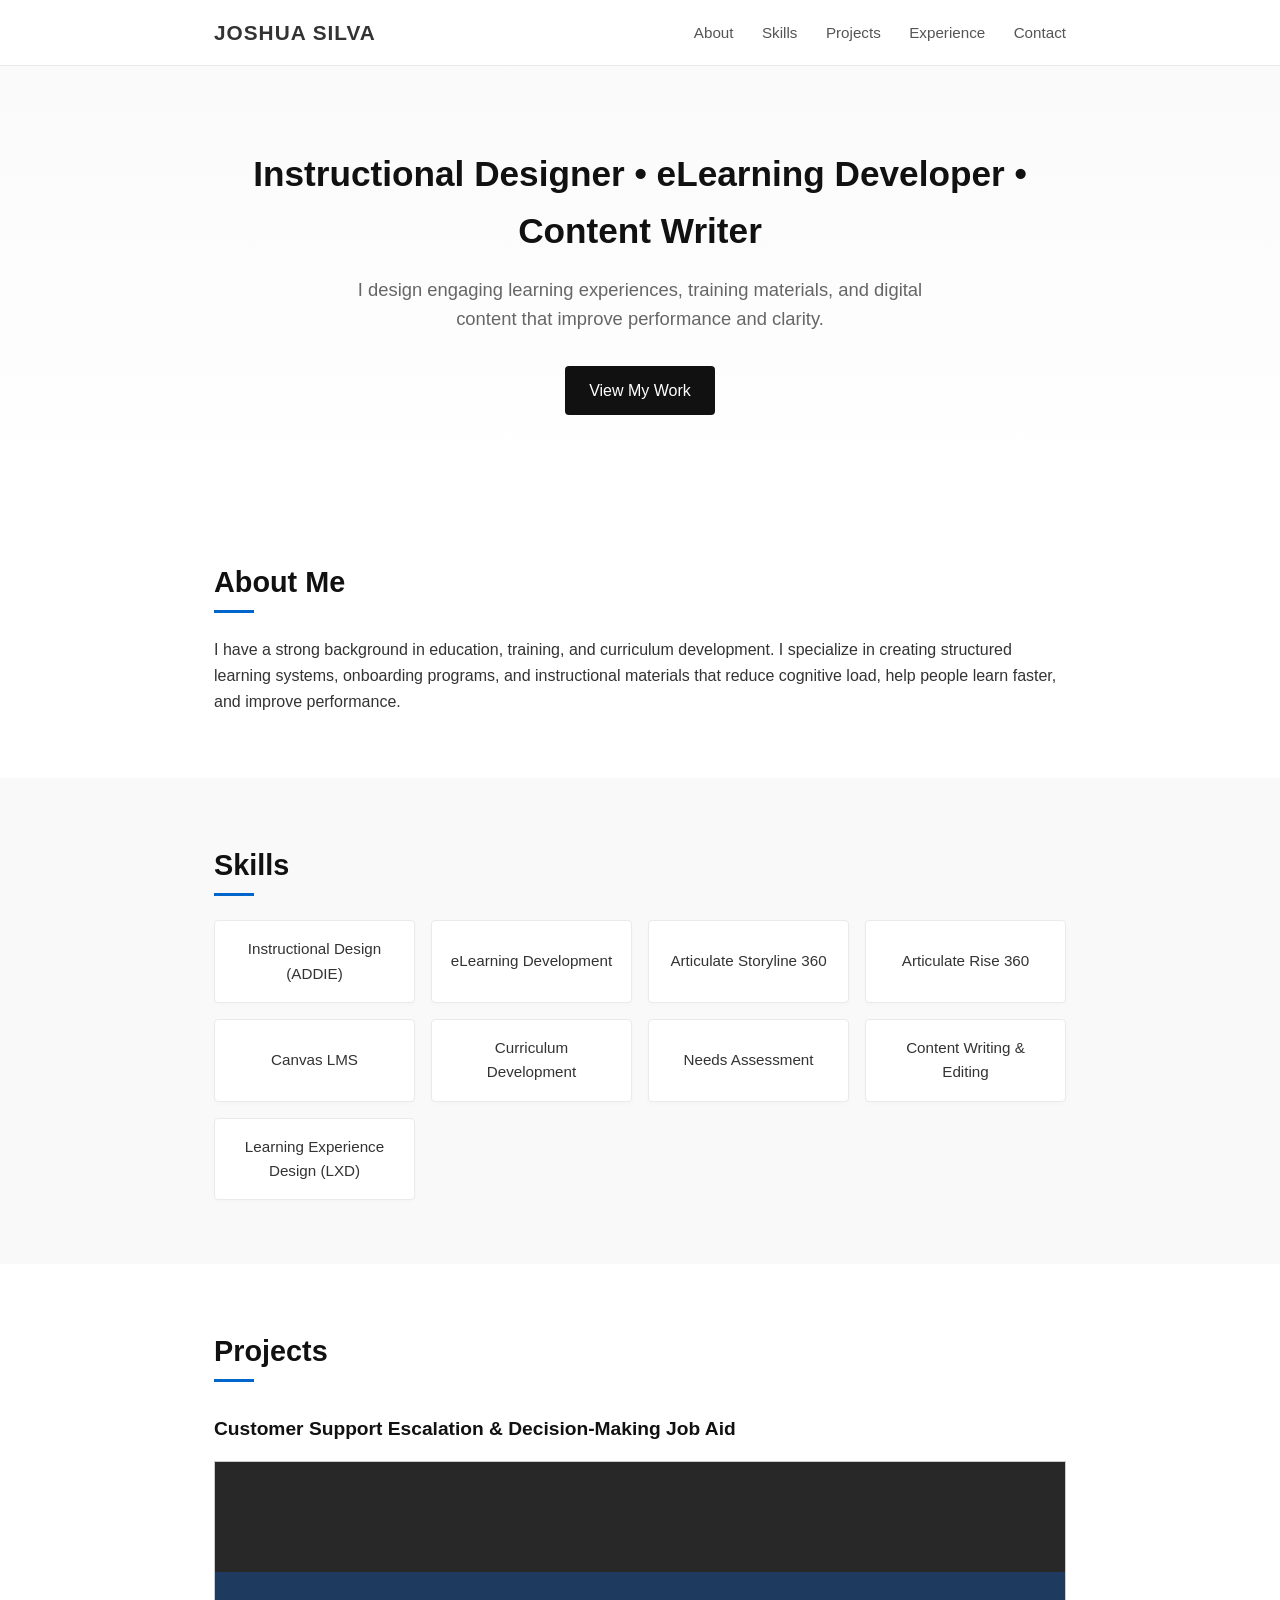
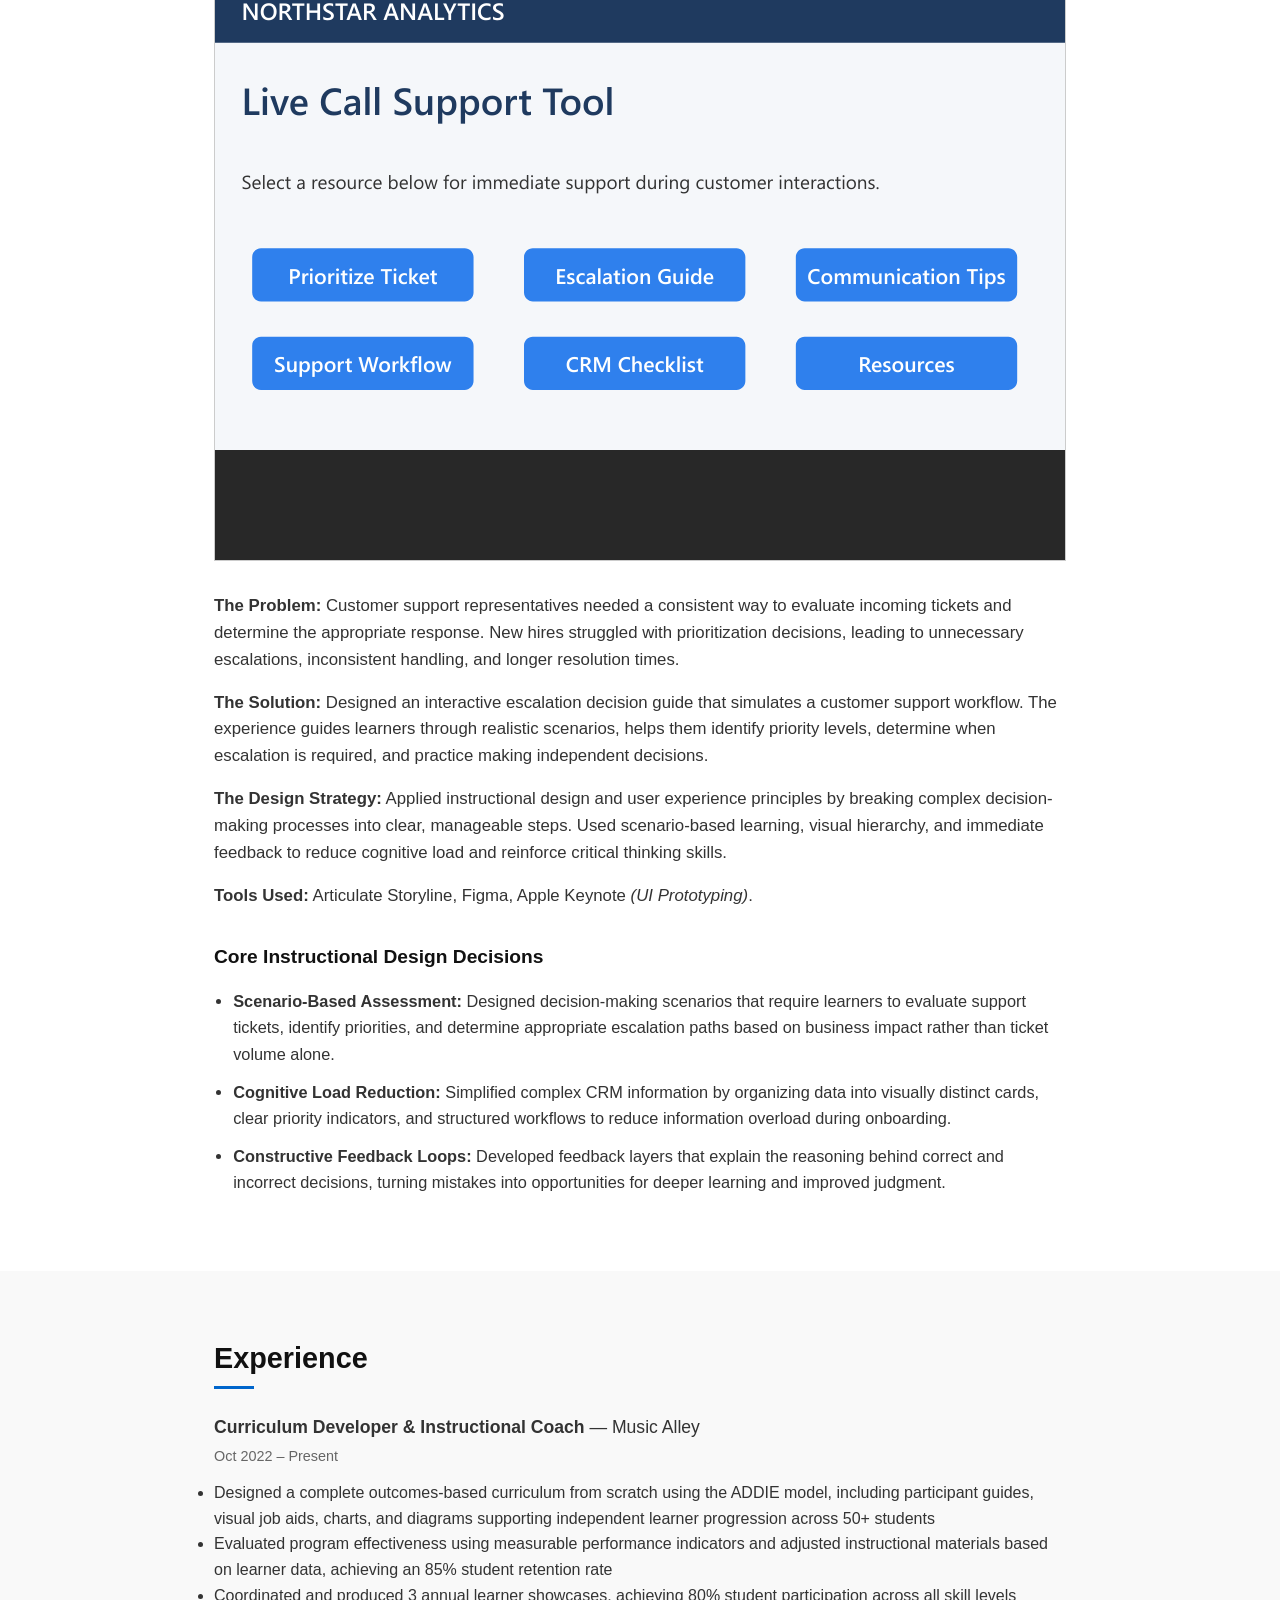
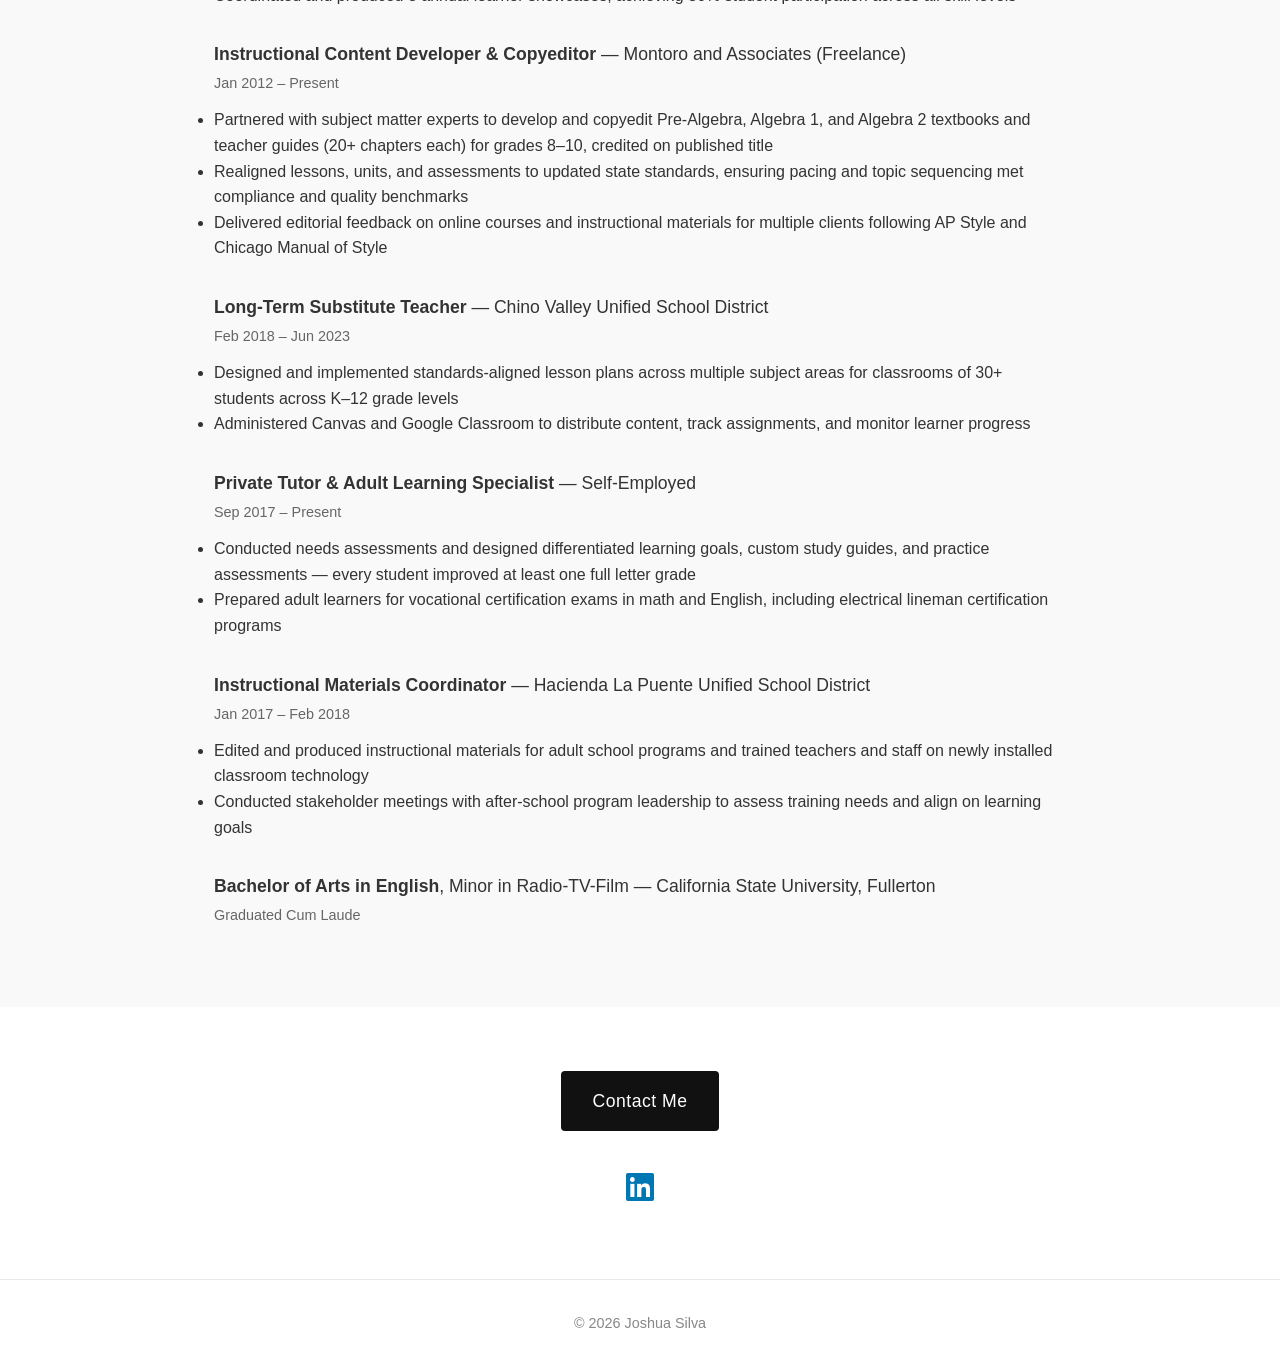
==== index.html @ 55d74ee0 "Update index.html" ====
<!DOCTYPE html> <html lang="en"> <head> <meta charset="UTF-8" /> <meta name="viewport" content="width=device-width, initial-scale=1.0" /> <title>Joshua Silva | Portfolio</title> <link rel="stylesheet" href="styles.css" /> <link rel="stylesheet" href="https://cdnjs.cloudflare.com/ajax/libs/font-awesome/6.4.0/css/all.min.css" /> </head> <body> <header> <div class="container nav"> <h1 class="logo">Joshua Silva</h1> <nav> <a href="#about">About</a> <a href="#skills">Skills</a> <a href="#projects">Projects</a> <a href="#experience">Experience</a> <a href="#contact">Contact</a> </nav> </div> </header> <section class="hero"> <div class="container"> <h2>Instructional Designer • eLearning Developer • Content Writer</h2> <p>I design engaging learning experiences, training materials, and digital content that improve performance and clarity.</p> <a class="btn" href="#projects">View My Work</a> </div> </section> <section id="about" class="section"> <div class="container"> <h2>About Me</h2> <p> I have a strong background in education, training, and curriculum development. I specialize in creating structured learning systems, onboarding programs, and instructional materials that reduce cognitive load, help people learn faster, and improve performance. </p> </div> </section> <section id="skills" class="section alt"> <div class="container"> <h2>Skills</h2> <div class="grid"> <div class="card">Instructional Design (ADDIE)</div> <div class="card">eLearning Development</div> <div class="card">Articulate Storyline 360</div> <div class="card">Articulate Rise 360</div> <div class="card">Canvas LMS</div> <div class="card">Curriculum Development</div> <div class="card">Needs Assessment</div> <div class="card">Content Writing & Editing</div> <div class="card">Learning Experience Design (LXD)</div> </div> </div> </section> <section id="projects" class="section"> <div class="container"> <h2 style="margin-bottom: 2rem;">Projects</h2> <div class="project"> <h4 style="font-size: 1.2rem; margin-bottom: 1rem; color: #111;">Customer Support Escalation & Decision-Making Job Aid</h4> <div style="width: 100%; height: 700px; border: 1px solid #ccc; margin-bottom: 2rem;"> <iframe src="northstar_jobaid/story.html" style="width: 100%; height: 100%; border: none;"> </iframe> </div> <div class="case-study-details"> <p><strong>The Problem:</strong> Customer support representatives needed a consistent way to evaluate incoming tickets and determine the appropriate response. New hires struggled with prioritization decisions, leading to unnecessary escalations, inconsistent handling, and longer resolution times.</p> <p><strong>The Solution:</strong> Designed an interactive escalation decision guide that simulates a customer support workflow. The experience guides learners through realistic scenarios, helps them identify priority levels, determine when escalation is required, and practice making independent decisions.</p> <p><strong>The Design Strategy:</strong> Applied instructional design and user experience principles by breaking complex decision-making processes into clear, manageable steps. Used scenario-based learning, visual hierarchy, and immediate feedback to reduce cognitive load and reinforce critical thinking skills.</p> <p style="margin-bottom: 2rem;"><strong>Tools Used:</strong> Articulate Storyline, Figma, Apple Keynote <em>(UI Prototyping)</em>.</p> <h4 style="font-size: 1.2rem; margin-bottom: 1rem; color: #111;">Core Instructional Design Decisions</h4> <ul> <li><strong>Scenario-Based Assessment:</strong> Designed decision-making scenarios that require learners to evaluate support tickets, identify priorities, and determine appropriate escalation paths based on business impact rather than ticket volume alone.</li> <li><strong>Cognitive Load Reduction:</strong> Simplified complex CRM information by organizing data into visually distinct cards, clear priority indicators, and structured workflows to reduce information overload during onboarding.</li> <li><strong>Constructive Feedback Loops:</strong> Developed feedback layers that explain the reasoning behind correct and incorrect decisions, turning mistakes into opportunities for deeper learning and improved judgment.</li> </ul> </div> </div> </div> </section> <section id="experience" class="section alt"> <div class="container"> <h2>Experience</h2> <div style="margin-bottom: 2rem;"> <p style="margin-bottom: 0.25rem;"><strong>Curriculum Developer & Instructional Coach</strong> — Music Alley</p> <p style="color: #666; font-size: 0.9rem; margin-bottom: 0.75rem;">Oct 2022 – Present</p> <ul style="margin-top: 0.5rem;"> <li>Designed a complete outcomes-based curriculum from scratch using the ADDIE model, including participant guides, visual job aids, charts, and diagrams supporting independent learner progression across 50+ students</li> <li>Evaluated program effectiveness using measurable performance indicators and adjusted instructional materials based on learner data, achieving an 85% student retention rate</li> <li>Coordinated and produced 3 annual learner showcases, achieving 80% student participation across all skill levels</li> </ul> </div> <div style="margin-bottom: 2rem;"> <p style="margin-bottom: 0.25rem;"><strong>Instructional Content Developer & Copyeditor</strong> — Montoro and Associates (Freelance)</p> <p style="color: #666; font-size: 0.9rem; margin-bottom: 0.75rem;">Jan 2012 – Present</p> <ul style="margin-top: 0.5rem;"> <li>Partnered with subject matter experts to develop and copyedit Pre-Algebra, Algebra 1, and Algebra 2 textbooks and teacher guides (20+ chapters each) for grades 8–10, credited on published title</li> <li>Realigned lessons, units, and assessments to updated state standards, ensuring pacing and topic sequencing met compliance and quality benchmarks</li> <li>Delivered editorial feedback on online courses and instructional materials for multiple clients following AP Style and Chicago Manual of Style</li> </ul> </div> <div style="margin-bottom: 2rem;"> <p style="margin-bottom: 0.25rem;"><strong>Long-Term Substitute Teacher</strong> — Chino Valley Unified School District</p> <p style="color: #666; font-size: 0.9rem; margin-bottom: 0.75rem;">Feb 2018 – Jun 2023</p> <ul style="margin-top: 0.5rem;"> <li>Designed and implemented standards-aligned lesson plans across multiple subject areas for classrooms of 30+ students across K–12 grade levels</li> <li>Administered Canvas and Google Classroom to distribute content, track assignments, and monitor learner progress</li> </ul> </div> <div style="margin-bottom: 2rem;"> <p style="margin-bottom: 0.25rem;"><strong>Private Tutor & Adult Learning Specialist</strong> — Self-Employed</p> <p style="color: #666; font-size: 0.9rem; margin-bottom: 0.75rem;">Sep 2017 – Present</p> <ul style="margin-top: 0.5rem;"> <li>Conducted needs assessments and designed differentiated learning goals, custom study guides, and practice assessments — every student improved at least one full letter grade</li> <li>Prepared adult learners for vocational certification exams in math and English, including electrical lineman certification programs</li> </ul> </div> <div style="margin-bottom: 2rem;"> <p style="margin-bottom: 0.25rem;"><strong>Instructional Materials Coordinator</strong> — Hacienda La Puente Unified School District</p> <p style="color: #666; font-size: 0.9rem; margin-bottom: 0.75rem;">Jan 2017 – Feb 2018</p> <ul style="margin-top: 0.5rem;"> <li>Edited and produced instructional materials for adult school programs and trained teachers and staff on newly installed classroom technology</li> <li>Conducted stakeholder meetings with after-school program leadership to assess training needs and align on learning goals</li> </ul> </div> <div> <p style="margin-bottom: 0.25rem;"><strong>Bachelor of Arts in English</strong>, Minor in Radio-TV-Film — California State University, Fullerton</p> <p style="color: #666; font-size: 0.9rem;">Graduated Cum Laude</p> </div> </div> </section> <!-- CONTACT --> <section id="contact" class="section" style="padding: 4rem 0;"> <div class="container" style="text-align: center;"> <!-- Center-aligned Interactive Email Trigger Button --> <div style="margin-bottom: 2rem;"> <a class="btn" href="mailto:joshcjsilva@gmail.com" style="padding: 1rem 2rem; font-size: 1.1rem; letter-spacing: 0.5px; display: inline-block;">Contact Me</a> </div> <!-- Center-aligned Clickable LinkedIn Logo --> <div class="social-links" style="display: flex; justify-content: center; font-size: 2rem;"> <a href="https://www.linkedin.com/in/joshua-s-77379b315" target="_blank" rel="noopener noreferrer" style="color: #0077b5;"> <i class="fab fa-linkedin"></i> </a> </div> </div> </section> <footer> <p>© 2026 Joshua Silva</p> </footer> </body> </html>
---- styles.css ----
/* RESET & CORE STYLES */
* {
  box-sizing: border-box;
  margin: 0;
  padding: 0;
}

body {
  font-family: -apple-system, BlinkMacSystemFont, "Segoe UI", Roboto, Helvetica, Arial, sans-serif;
  line-height: 1.6;
  color: #333;
  background-color: #fff;
}

.container {
  max-width: 900px;
  margin: 0 auto;
  padding: 0 1.5rem;
}

/* NAVIGATION HEADER */
header {
  background: #fff;
  border-bottom: 1px solid #eaeaea;
  position: sticky;
  top: 0;
  z-index: 100;
}

.nav {
  display: flex;
  justify-content: space-between;
  align-items: center;
  padding: 1rem 1.5rem;
}

.logo {
  font-size: 1.3rem;
  font-weight: 700;
  text-transform: uppercase;
  letter-spacing: 1px;
}

nav a {
  text-decoration: none;
  color: #555;
  margin-left: 1.5rem;
  font-size: 0.95rem;
  font-weight: 500;
  transition: color 0.2s ease;
}

nav a:hover {
  color: #0066cc;
}

/* HERO SECTION */
.hero {
  padding: 5rem 0;
  text-align: center;
  background: linear-gradient(to bottom, #fafafa, #fff);
}

.hero h2 {
  font-size: 2.2rem;
  color: #111;
  margin-bottom: 1rem;
  font-weight: 700;
}

.hero p {
  font-size: 1.15rem;
  color: #666;
  max-width: 600px;
  margin: 0 auto 2rem auto;
}

.btn {
  display: inline-block;
  background: #111;
  color: #fff;
  padding: 0.75rem 1.5rem;
  text-decoration: none;
  border-radius: 4px;
  font-weight: 500;
  transition: background 0.2s ease;
}

.btn:hover {
  background: #0066cc;
}

/* GLOBAL SECTIONS */
.section {
  padding: 4rem 0;
}

.section.alt {
  background-color: #f9f9f9;
}

.section h2 {
  font-size: 1.8rem;
  margin-bottom: 1.5rem;
  color: #111;
  position: relative;
  padding-bottom: 0.5rem;
}

.section h2::after {
  content: '';
  position: absolute;
  left: 0;
  bottom: 0;
  width: 40px;
  height: 3px;
  background-color: #0066cc;
}

/* SKILLS GRID */
.grid {
  display: grid;
  grid-template-columns: repeat(auto-fit, minmax(200px, 1fr));
  gap: 1rem;
  margin-top: 1.5rem;
}

.card {
  background: #fff;
  padding: 1rem;
  border: 1px solid #eaeaea;
  border-radius: 4px;
  
  /* Forces perfect horizontal and vertical centering */
  display: flex;
  align-items: center;
  justify-content: center;
  text-align: center;
  
  font-weight: 500;
  font-size: 0.95rem;
  min-height: 60px; /* Ensures all boxes stay the exact same height */
  box-shadow: 0 2px 4px rgba(0,0,0,0.02);
}

/* CASE STUDY ARCHITECTURE */
.project h3 {
  font-size: 1.4rem;
  color: #111;
  margin-bottom: 1rem;
}

.case-study-details p {
  margin-bottom: 1rem;
  font-size: 1.05rem;
}

.case-study-details h4 {
  font-size: 1.2rem;
  margin: 2rem 0 1rem 0;
  color: #111;
}

.case-study-details ul {
  padding-left: 1.2rem;
}

.case-study-details li {
  margin-bottom: 0.75rem;
  font-size: 1.02rem;
}

/* EXPERIENCE SECTION */
#experience p {
  margin-bottom: 1rem;
  font-size: 1.1rem;
}

/* CONTACT LIST */
#contact p {
  margin-bottom: 0.5rem;
  font-size: 1.05rem;
}

/* FOOTER */
footer {
  text-align: center;
  padding: 2rem 0;
  border-top: 1px solid #eaeaea;
  font-size: 0.9rem;
  color: #888;
}

/* RESPONSIVE DESIGN */
@media (max-width: 600px) {
  .nav {
    flex-direction: column;
    gap: 1rem;
  }
  nav a {
    margin: 0 0.75rem;
  }
  .hero h2 {
    font-size: 1.75rem;
  }
}
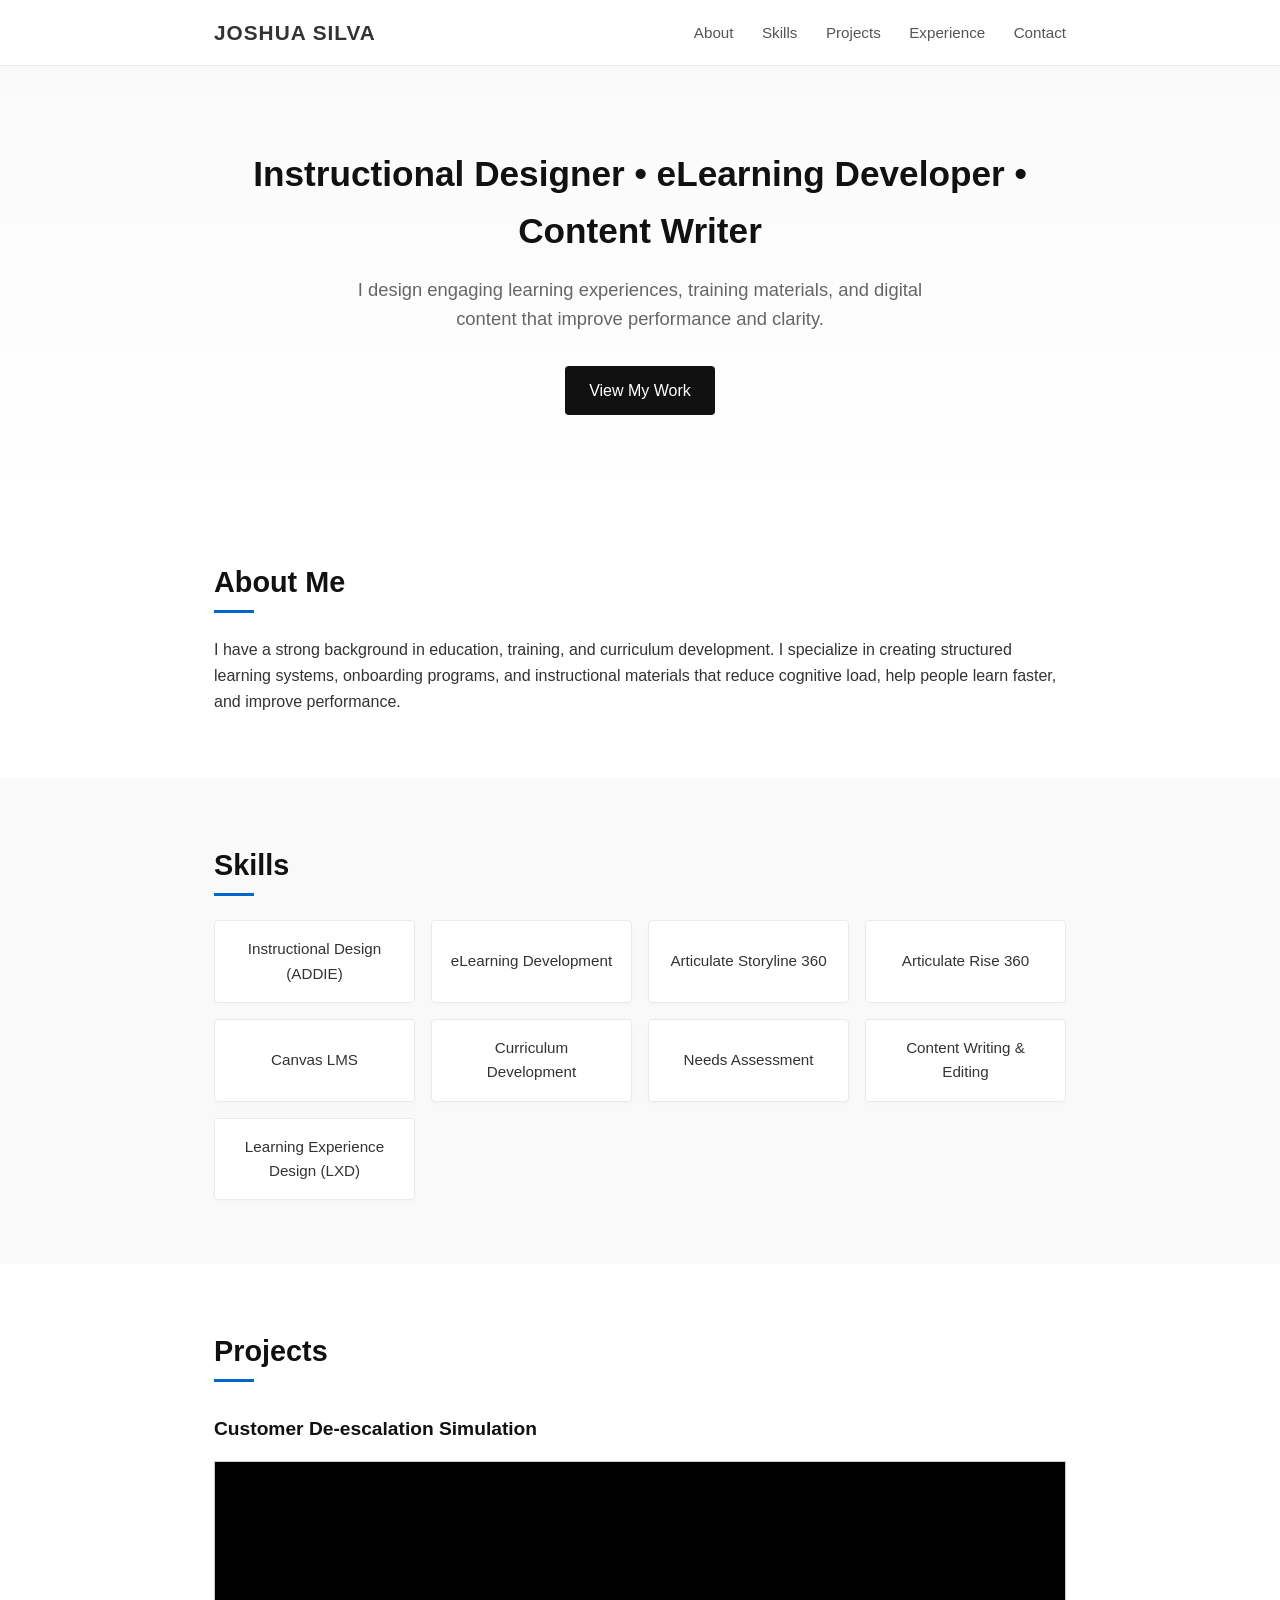
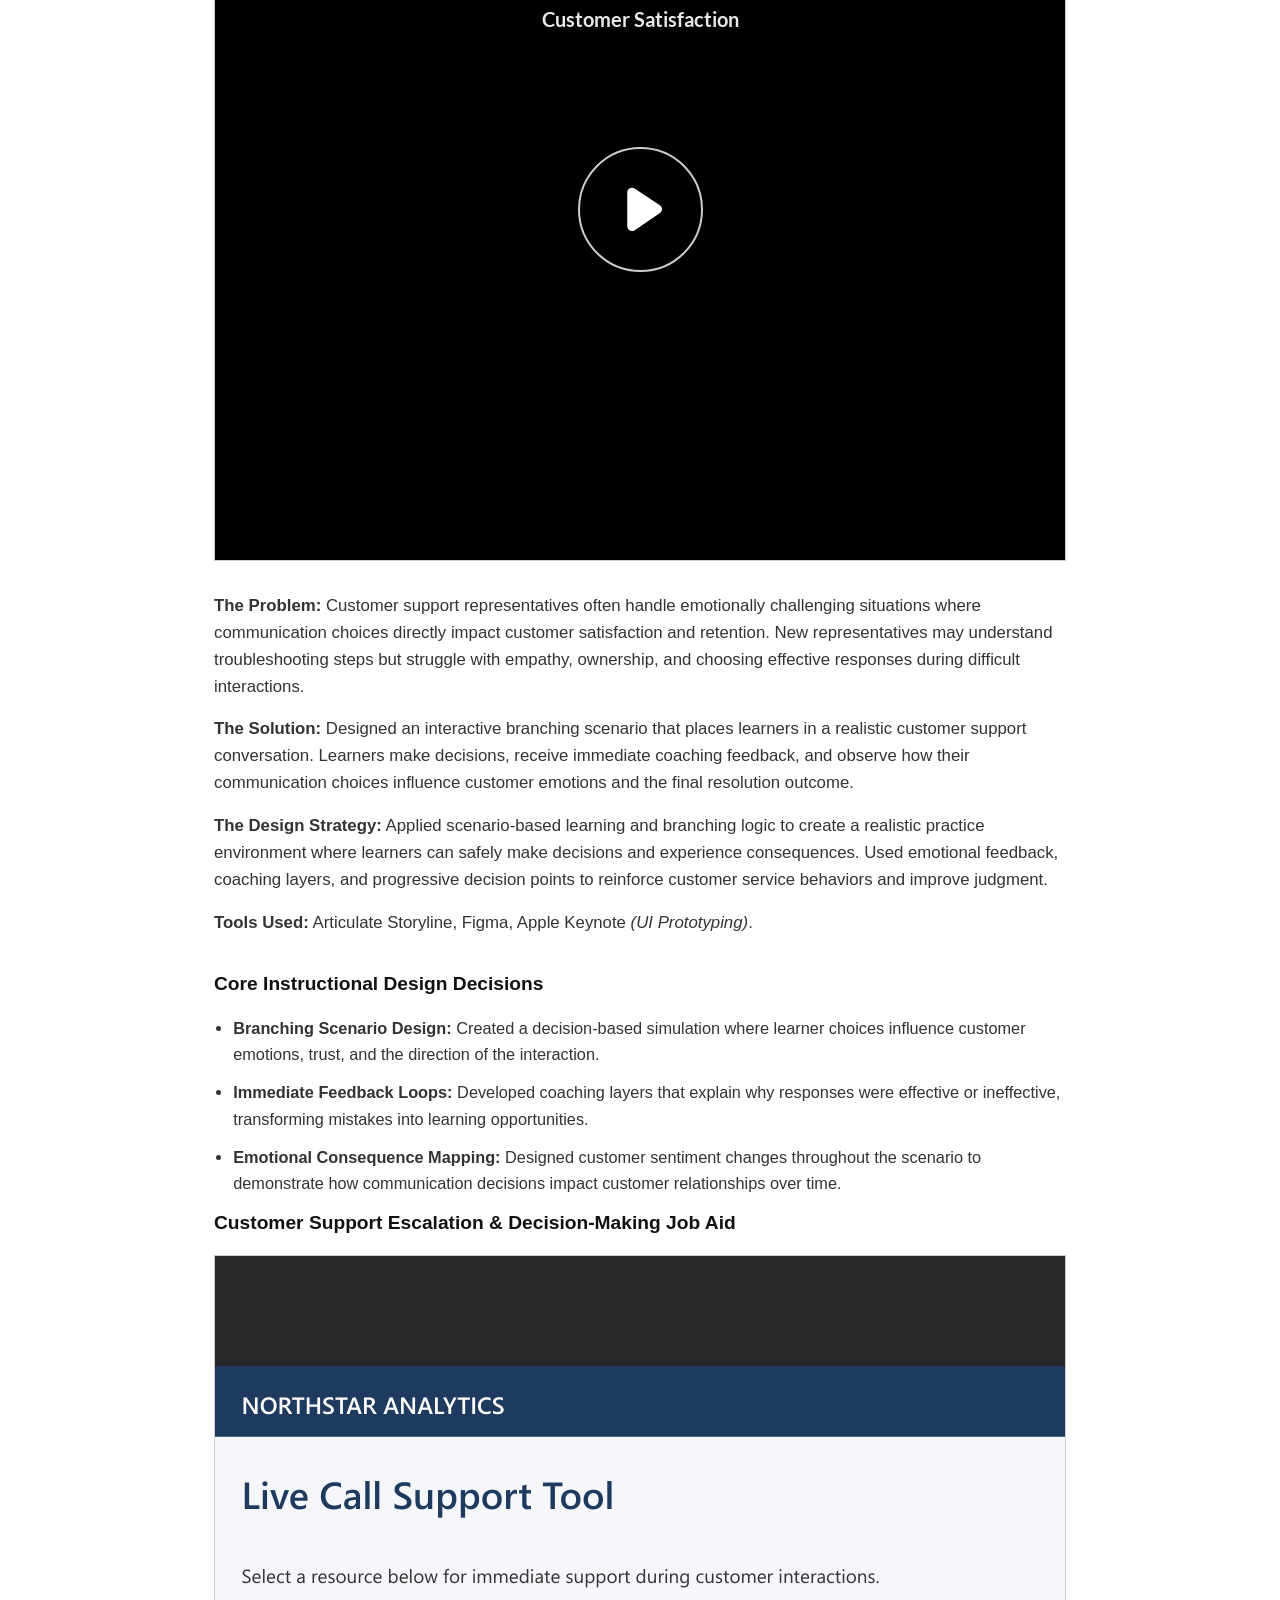
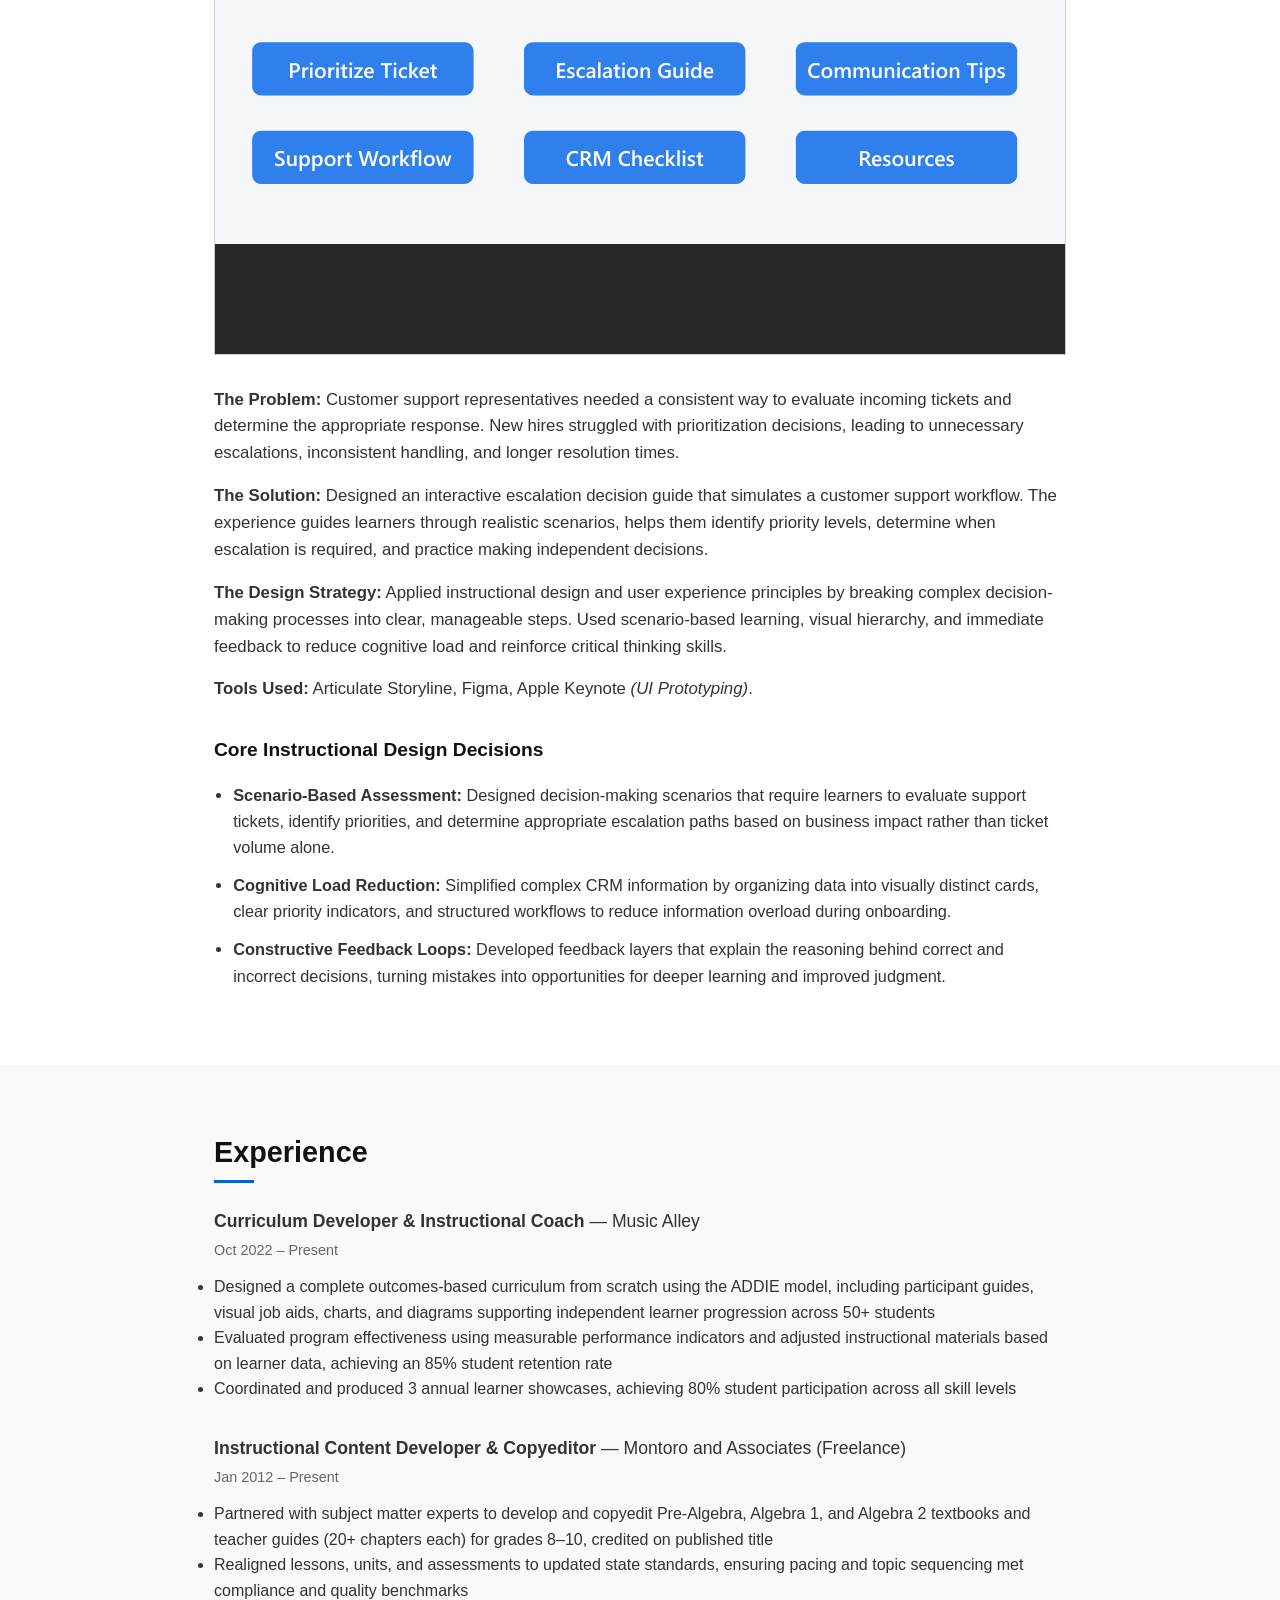
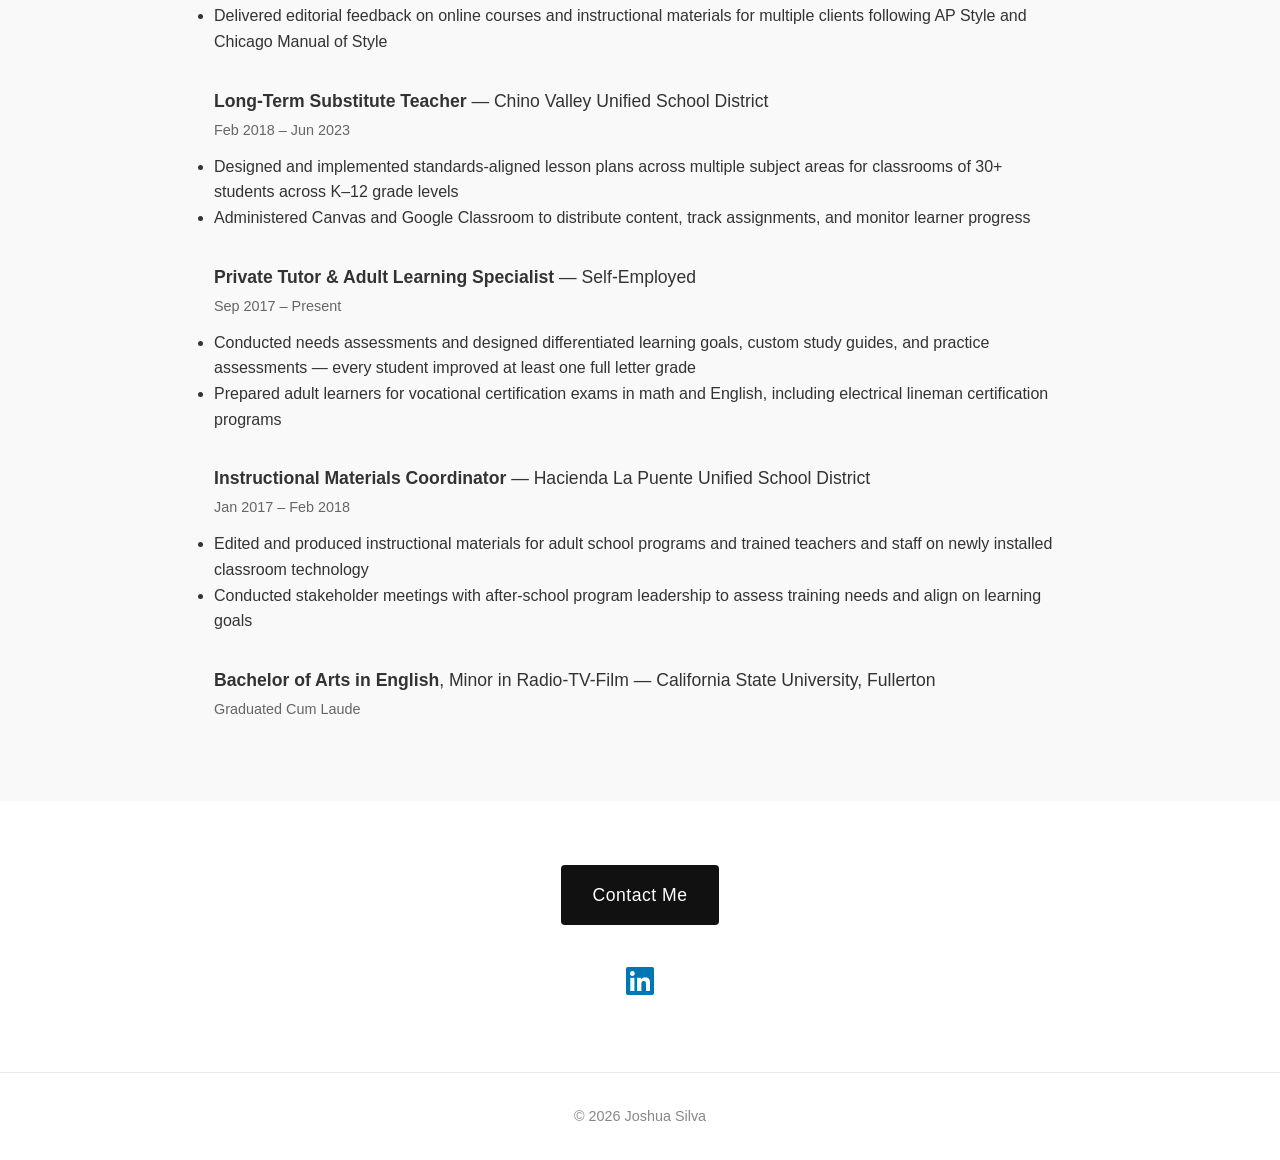
==== commit 22eeca5d: "Update index.html" ====
--- a/index.html
+++ b/index.html
@@ -1 +1,228 @@
-<!DOCTYPE html> <html lang="en"> <head> <meta charset="UTF-8" /> <meta name="viewport" content="width=device-width, initial-scale=1.0" /> <title>Joshua Silva | Portfolio</title> <link rel="stylesheet" href="styles.css" /> <link rel="stylesheet" href="https://cdnjs.cloudflare.com/ajax/libs/font-awesome/6.4.0/css/all.min.css" /> </head> <body> <header> <div class="container nav"> <h1 class="logo">Joshua Silva</h1> <nav> <a href="#about">About</a> <a href="#skills">Skills</a> <a href="#projects">Projects</a> <a href="#experience">Experience</a> <a href="#contact">Contact</a> </nav> </div> </header> <section class="hero"> <div class="container"> <h2>Instructional Designer • eLearning Developer • Content Writer</h2> <p>I design engaging learning experiences, training materials, and digital content that improve performance and clarity.</p> <a class="btn" href="#projects">View My Work</a> </div> </section> <section id="about" class="section"> <div class="container"> <h2>About Me</h2> <p> I have a strong background in education, training, and curriculum development. I specialize in creating structured learning systems, onboarding programs, and instructional materials that reduce cognitive load, help people learn faster, and improve performance. </p> </div> </section> <section id="skills" class="section alt"> <div class="container"> <h2>Skills</h2> <div class="grid"> <div class="card">Instructional Design (ADDIE)</div> <div class="card">eLearning Development</div> <div class="card">Articulate Storyline 360</div> <div class="card">Articulate Rise 360</div> <div class="card">Canvas LMS</div> <div class="card">Curriculum Development</div> <div class="card">Needs Assessment</div> <div class="card">Content Writing & Editing</div> <div class="card">Learning Experience Design (LXD)</div> </div> </div> </section> <section id="projects" class="section"> <div class="container"> <h2 style="margin-bottom: 2rem;">Projects</h2> <div class="project"> <h4 style="font-size: 1.2rem; margin-bottom: 1rem; color: #111;">Customer Support Escalation & Decision-Making Job Aid</h4> <div style="width: 100%; height: 700px; border: 1px solid #ccc; margin-bottom: 2rem;"> <iframe src="northstar_jobaid/story.html" style="width: 100%; height: 100%; border: none;"> </iframe> </div> <div class="case-study-details"> <p><strong>The Problem:</strong> Customer support representatives needed a consistent way to evaluate incoming tickets and determine the appropriate response. New hires struggled with prioritization decisions, leading to unnecessary escalations, inconsistent handling, and longer resolution times.</p> <p><strong>The Solution:</strong> Designed an interactive escalation decision guide that simulates a customer support workflow. The experience guides learners through realistic scenarios, helps them identify priority levels, determine when escalation is required, and practice making independent decisions.</p> <p><strong>The Design Strategy:</strong> Applied instructional design and user experience principles by breaking complex decision-making processes into clear, manageable steps. Used scenario-based learning, visual hierarchy, and immediate feedback to reduce cognitive load and reinforce critical thinking skills.</p> <p style="margin-bottom: 2rem;"><strong>Tools Used:</strong> Articulate Storyline, Figma, Apple Keynote <em>(UI Prototyping)</em>.</p> <h4 style="font-size: 1.2rem; margin-bottom: 1rem; color: #111;">Core Instructional Design Decisions</h4> <ul> <li><strong>Scenario-Based Assessment:</strong> Designed decision-making scenarios that require learners to evaluate support tickets, identify priorities, and determine appropriate escalation paths based on business impact rather than ticket volume alone.</li> <li><strong>Cognitive Load Reduction:</strong> Simplified complex CRM information by organizing data into visually distinct cards, clear priority indicators, and structured workflows to reduce information overload during onboarding.</li> <li><strong>Constructive Feedback Loops:</strong> Developed feedback layers that explain the reasoning behind correct and incorrect decisions, turning mistakes into opportunities for deeper learning and improved judgment.</li> </ul> </div> </div> </div> </section> <section id="experience" class="section alt"> <div class="container"> <h2>Experience</h2> <div style="margin-bottom: 2rem;"> <p style="margin-bottom: 0.25rem;"><strong>Curriculum Developer & Instructional Coach</strong> — Music Alley</p> <p style="color: #666; font-size: 0.9rem; margin-bottom: 0.75rem;">Oct 2022 – Present</p> <ul style="margin-top: 0.5rem;"> <li>Designed a complete outcomes-based curriculum from scratch using the ADDIE model, including participant guides, visual job aids, charts, and diagrams supporting independent learner progression across 50+ students</li> <li>Evaluated program effectiveness using measurable performance indicators and adjusted instructional materials based on learner data, achieving an 85% student retention rate</li> <li>Coordinated and produced 3 annual learner showcases, achieving 80% student participation across all skill levels</li> </ul> </div> <div style="margin-bottom: 2rem;"> <p style="margin-bottom: 0.25rem;"><strong>Instructional Content Developer & Copyeditor</strong> — Montoro and Associates (Freelance)</p> <p style="color: #666; font-size: 0.9rem; margin-bottom: 0.75rem;">Jan 2012 – Present</p> <ul style="margin-top: 0.5rem;"> <li>Partnered with subject matter experts to develop and copyedit Pre-Algebra, Algebra 1, and Algebra 2 textbooks and teacher guides (20+ chapters each) for grades 8–10, credited on published title</li> <li>Realigned lessons, units, and assessments to updated state standards, ensuring pacing and topic sequencing met compliance and quality benchmarks</li> <li>Delivered editorial feedback on online courses and instructional materials for multiple clients following AP Style and Chicago Manual of Style</li> </ul> </div> <div style="margin-bottom: 2rem;"> <p style="margin-bottom: 0.25rem;"><strong>Long-Term Substitute Teacher</strong> — Chino Valley Unified School District</p> <p style="color: #666; font-size: 0.9rem; margin-bottom: 0.75rem;">Feb 2018 – Jun 2023</p> <ul style="margin-top: 0.5rem;"> <li>Designed and implemented standards-aligned lesson plans across multiple subject areas for classrooms of 30+ students across K–12 grade levels</li> <li>Administered Canvas and Google Classroom to distribute content, track assignments, and monitor learner progress</li> </ul> </div> <div style="margin-bottom: 2rem;"> <p style="margin-bottom: 0.25rem;"><strong>Private Tutor & Adult Learning Specialist</strong> — Self-Employed</p> <p style="color: #666; font-size: 0.9rem; margin-bottom: 0.75rem;">Sep 2017 – Present</p> <ul style="margin-top: 0.5rem;"> <li>Conducted needs assessments and designed differentiated learning goals, custom study guides, and practice assessments — every student improved at least one full letter grade</li> <li>Prepared adult learners for vocational certification exams in math and English, including electrical lineman certification programs</li> </ul> </div> <div style="margin-bottom: 2rem;"> <p style="margin-bottom: 0.25rem;"><strong>Instructional Materials Coordinator</strong> — Hacienda La Puente Unified School District</p> <p style="color: #666; font-size: 0.9rem; margin-bottom: 0.75rem;">Jan 2017 – Feb 2018</p> <ul style="margin-top: 0.5rem;"> <li>Edited and produced instructional materials for adult school programs and trained teachers and staff on newly installed classroom technology</li> <li>Conducted stakeholder meetings with after-school program leadership to assess training needs and align on learning goals</li> </ul> </div> <div> <p style="margin-bottom: 0.25rem;"><strong>Bachelor of Arts in English</strong>, Minor in Radio-TV-Film — California State University, Fullerton</p> <p style="color: #666; font-size: 0.9rem;">Graduated Cum Laude</p> </div> </div> </section> <!-- CONTACT --> <section id="contact" class="section" style="padding: 4rem 0;"> <div class="container" style="text-align: center;"> <!-- Center-aligned Interactive Email Trigger Button --> <div style="margin-bottom: 2rem;"> <a class="btn" href="mailto:joshcjsilva@gmail.com" style="padding: 1rem 2rem; font-size: 1.1rem; letter-spacing: 0.5px; display: inline-block;">Contact Me</a> </div> <!-- Center-aligned Clickable LinkedIn Logo --> <div class="social-links" style="display: flex; justify-content: center; font-size: 2rem;"> <a href="https://www.linkedin.com/in/joshua-s-77379b315" target="_blank" rel="noopener noreferrer" style="color: #0077b5;"> <i class="fab fa-linkedin"></i> </a> </div> </div> </section> <footer> <p>© 2026 Joshua Silva</p> </footer> </body> </html>
+<!DOCTYPE html>
+<html lang="en">
+<head>
+  <meta charset="UTF-8" />
+  <meta name="viewport" content="width=device-width, initial-scale=1.0" />
+  <title>Joshua Silva | Portfolio</title>
+  <link rel="stylesheet" href="styles.css" />
+  <link rel="stylesheet" href="https://cdnjs.cloudflare.com/ajax/libs/font-awesome/6.4.0/css/all.min.css" />
+</head>
+<body>
+
+  <header>
+    <div class="container nav">
+      <h1 class="logo">Joshua Silva</h1>
+      <nav>
+        <a href="#about">About</a>
+        <a href="#skills">Skills</a>
+        <a href="#projects">Projects</a>
+        <a href="#experience">Experience</a>
+        <a href="#contact">Contact</a>
+      </nav>
+    </div>
+  </header>
+
+  <section class="hero">
+    <div class="container">
+      <h2>Instructional Designer • eLearning Developer • Content Writer</h2>
+      <p>I design engaging learning experiences, training materials, and digital content that improve performance and clarity.</p>
+      <a class="btn" href="#projects">View My Work</a>
+    </div>
+  </section>
+
+  <section id="about" class="section">
+    <div class="container">
+      <h2>About Me</h2>
+      <p>
+        I have a strong background in education, training, and curriculum development. I specialize in creating structured learning systems, onboarding programs, and instructional materials that reduce cognitive load, help people learn faster, and improve performance.
+      </p>
+    </div>
+  </section>
+
+  <section id="skills" class="section alt">
+    <div class="container">
+      <h2>Skills</h2>
+      <div class="grid">
+        <div class="card">Instructional Design (ADDIE)</div>
+        <div class="card">eLearning Development</div>
+        <div class="card">Articulate Storyline 360</div>
+        <div class="card">Articulate Rise 360</div>
+        <div class="card">Canvas LMS</div>
+        <div class="card">Curriculum Development</div>
+        <div class="card">Needs Assessment</div>
+        <div class="card">Content Writing & Editing</div>
+        <div class="card">Learning Experience Design (LXD)</div>
+      </div>
+    </div>
+  </section>
+
+  <section id="projects" class="section">
+    <div class="container">
+
+      <h2 style="margin-bottom: 2rem;">Projects</h2>
+
+      <!-- PROJECT 1: Customer De-escalation Simulation -->
+      <div class="project">
+
+        <h4 style="font-size: 1.2rem; margin-bottom: 1rem; color: #111;">
+          Customer De-escalation Simulation
+        </h4>
+
+        <div style="width: 100%; height: 700px; border: 1px solid #ccc; margin-bottom: 2rem;">
+          <iframe
+            src="customer_satisf/story.html"
+            style="width: 100%; height: 100%; border: none;">
+          </iframe>
+        </div>
+
+        <div class="case-study-details">
+
+          <p><strong>The Problem:</strong> Customer support representatives often handle emotionally challenging situations where communication choices directly impact customer satisfaction and retention. New representatives may understand troubleshooting steps but struggle with empathy, ownership, and choosing effective responses during difficult interactions.</p>
+
+          <p><strong>The Solution:</strong> Designed an interactive branching scenario that places learners in a realistic customer support conversation. Learners make decisions, receive immediate coaching feedback, and observe how their communication choices influence customer emotions and the final resolution outcome.</p>
+
+          <p><strong>The Design Strategy:</strong> Applied scenario-based learning and branching logic to create a realistic practice environment where learners can safely make decisions and experience consequences. Used emotional feedback, coaching layers, and progressive decision points to reinforce customer service behaviors and improve judgment.</p>
+
+          <p style="margin-bottom: 2rem;"><strong>Tools Used:</strong> Articulate Storyline, Figma, Apple Keynote <em>(UI Prototyping)</em>.</p>
+
+          <h4 style="font-size: 1.2rem; margin-bottom: 1rem; color: #111;">
+            Core Instructional Design Decisions
+          </h4>
+
+          <ul>
+            <li><strong>Branching Scenario Design:</strong> Created a decision-based simulation where learner choices influence customer emotions, trust, and the direction of the interaction.</li>
+
+            <li><strong>Immediate Feedback Loops:</strong> Developed coaching layers that explain why responses were effective or ineffective, transforming mistakes into learning opportunities.</li>
+
+            <li><strong>Emotional Consequence Mapping:</strong> Designed customer sentiment changes throughout the scenario to demonstrate how communication decisions impact customer relationships over time.</li>
+          </ul>
+
+        </div>
+      </div>
+
+      <!-- PROJECT 2: Customer Support Escalation Job Aid -->
+      <div class="project">
+
+        <h4 style="font-size: 1.2rem; margin-bottom: 1rem; color: #111;">
+          Customer Support Escalation & Decision-Making Job Aid
+        </h4>
+
+        <div style="width: 100%; height: 700px; border: 1px solid #ccc; margin-bottom: 2rem;">
+          <iframe
+            src="northstar_jobaid/story.html"
+            style="width: 100%; height: 100%; border: none;">
+          </iframe>
+        </div>
+
+        <div class="case-study-details">
+
+          <p><strong>The Problem:</strong> Customer support representatives needed a consistent way to evaluate incoming tickets and determine the appropriate response. New hires struggled with prioritization decisions, leading to unnecessary escalations, inconsistent handling, and longer resolution times.</p>
+
+          <p><strong>The Solution:</strong> Designed an interactive escalation decision guide that simulates a customer support workflow. The experience guides learners through realistic scenarios, helps them identify priority levels, determine when escalation is required, and practice making independent decisions.</p>
+
+          <p><strong>The Design Strategy:</strong> Applied instructional design and user experience principles by breaking complex decision-making processes into clear, manageable steps. Used scenario-based learning, visual hierarchy, and immediate feedback to reduce cognitive load and reinforce critical thinking skills.</p>
+
+          <p style="margin-bottom: 2rem;"><strong>Tools Used:</strong> Articulate Storyline, Figma, Apple Keynote <em>(UI Prototyping)</em>.</p>
+
+          <h4 style="font-size: 1.2rem; margin-bottom: 1rem; color: #111;">
+            Core Instructional Design Decisions
+          </h4>
+
+          <ul>
+            <li><strong>Scenario-Based Assessment:</strong> Designed decision-making scenarios that require learners to evaluate support tickets, identify priorities, and determine appropriate escalation paths based on business impact rather than ticket volume alone.</li>
+
+            <li><strong>Cognitive Load Reduction:</strong> Simplified complex CRM information by organizing data into visually distinct cards, clear priority indicators, and structured workflows to reduce information overload during onboarding.</li>
+
+            <li><strong>Constructive Feedback Loops:</strong> Developed feedback layers that explain the reasoning behind correct and incorrect decisions, turning mistakes into opportunities for deeper learning and improved judgment.</li>
+          </ul>
+
+        </div>
+      </div>
+
+    </div>
+  </section>
+
+  <section id="experience" class="section alt">
+    <div class="container">
+      <h2>Experience</h2>
+
+      <div style="margin-bottom: 2rem;">
+        <p style="margin-bottom: 0.25rem;"><strong>Curriculum Developer & Instructional Coach</strong> — Music Alley</p>
+        <p style="color: #666; font-size: 0.9rem; margin-bottom: 0.75rem;">Oct 2022 – Present</p>
+        <ul style="margin-top: 0.5rem;">
+          <li>Designed a complete outcomes-based curriculum from scratch using the ADDIE model, including participant guides, visual job aids, charts, and diagrams supporting independent learner progression across 50+ students</li>
+          <li>Evaluated program effectiveness using measurable performance indicators and adjusted instructional materials based on learner data, achieving an 85% student retention rate</li>
+          <li>Coordinated and produced 3 annual learner showcases, achieving 80% student participation across all skill levels</li>
+        </ul>
+      </div>
+
+      <div style="margin-bottom: 2rem;">
+        <p style="margin-bottom: 0.25rem;"><strong>Instructional Content Developer & Copyeditor</strong> — Montoro and Associates (Freelance)</p>
+        <p style="color: #666; font-size: 0.9rem; margin-bottom: 0.75rem;">Jan 2012 – Present</p>
+        <ul style="margin-top: 0.5rem;">
+          <li>Partnered with subject matter experts to develop and copyedit Pre-Algebra, Algebra 1, and Algebra 2 textbooks and teacher guides (20+ chapters each) for grades 8–10, credited on published title</li>
+          <li>Realigned lessons, units, and assessments to updated state standards, ensuring pacing and topic sequencing met compliance and quality benchmarks</li>
+          <li>Delivered editorial feedback on online courses and instructional materials for multiple clients following AP Style and Chicago Manual of Style</li>
+        </ul>
+      </div>
+
+      <div style="margin-bottom: 2rem;">
+        <p style="margin-bottom: 0.25rem;"><strong>Long-Term Substitute Teacher</strong> — Chino Valley Unified School District</p>
+        <p style="color: #666; font-size: 0.9rem; margin-bottom: 0.75rem;">Feb 2018 – Jun 2023</p>
+        <ul style="margin-top: 0.5rem;">
+          <li>Designed and implemented standards-aligned lesson plans across multiple subject areas for classrooms of 30+ students across K–12 grade levels</li>
+          <li>Administered Canvas and Google Classroom to distribute content, track assignments, and monitor learner progress</li>
+        </ul>
+      </div>
+
+      <div style="margin-bottom: 2rem;">
+        <p style="margin-bottom: 0.25rem;"><strong>Private Tutor & Adult Learning Specialist</strong> — Self-Employed</p>
+        <p style="color: #666; font-size: 0.9rem; margin-bottom: 0.75rem;">Sep 2017 – Present</p>
+        <ul style="margin-top: 0.5rem;">
+          <li>Conducted needs assessments and designed differentiated learning goals, custom study guides, and practice assessments — every student improved at least one full letter grade</li>
+          <li>Prepared adult learners for vocational certification exams in math and English, including electrical lineman certification programs</li>
+        </ul>
+      </div>
+
+      <div style="margin-bottom: 2rem;">
+        <p style="margin-bottom: 0.25rem;"><strong>Instructional Materials Coordinator</strong> — Hacienda La Puente Unified School District</p>
+        <p style="color: #666; font-size: 0.9rem; margin-bottom: 0.75rem;">Jan 2017 – Feb 2018</p>
+        <ul style="margin-top: 0.5rem;">
+          <li>Edited and produced instructional materials for adult school programs and trained teachers and staff on newly installed classroom technology</li>
+          <li>Conducted stakeholder meetings with after-school program leadership to assess training needs and align on learning goals</li>
+        </ul>
+      </div>
+
+      <div>
+        <p style="margin-bottom: 0.25rem;"><strong>Bachelor of Arts in English</strong>, Minor in Radio-TV-Film — California State University, Fullerton</p>
+        <p style="color: #666; font-size: 0.9rem;">Graduated Cum Laude</p>
+      </div>
+
+    </div>
+  </section>
+
+  <!-- CONTACT -->
+  <section id="contact" class="section" style="padding: 4rem 0;">
+    <div class="container" style="text-align: center;">
+
+      <!-- Center-aligned Interactive Email Trigger Button -->
+      <div style="margin-bottom: 2rem;">
+        <a class="btn" href="mailto:joshcjsilva@gmail.com" style="padding: 1rem 2rem; font-size: 1.1rem; letter-spacing: 0.5px; display: inline-block;">Contact Me</a>
+      </div>
+
+      <!-- Center-aligned Clickable LinkedIn Logo -->
+      <div class="social-links" style="display: flex; justify-content: center; font-size: 2rem;">
+        <a href="https://www.linkedin.com/in/joshua-s-77379b315" target="_blank" rel="noopener noreferrer" style="color: #0077b5;">
+          <i class="fab fa-linkedin"></i>
+        </a>
+      </div>
+
+    </div>
+  </section>
+
+  <footer>
+    <p>© 2026 Joshua Silva</p>
+  </footer>
+
+</body>
+</html>
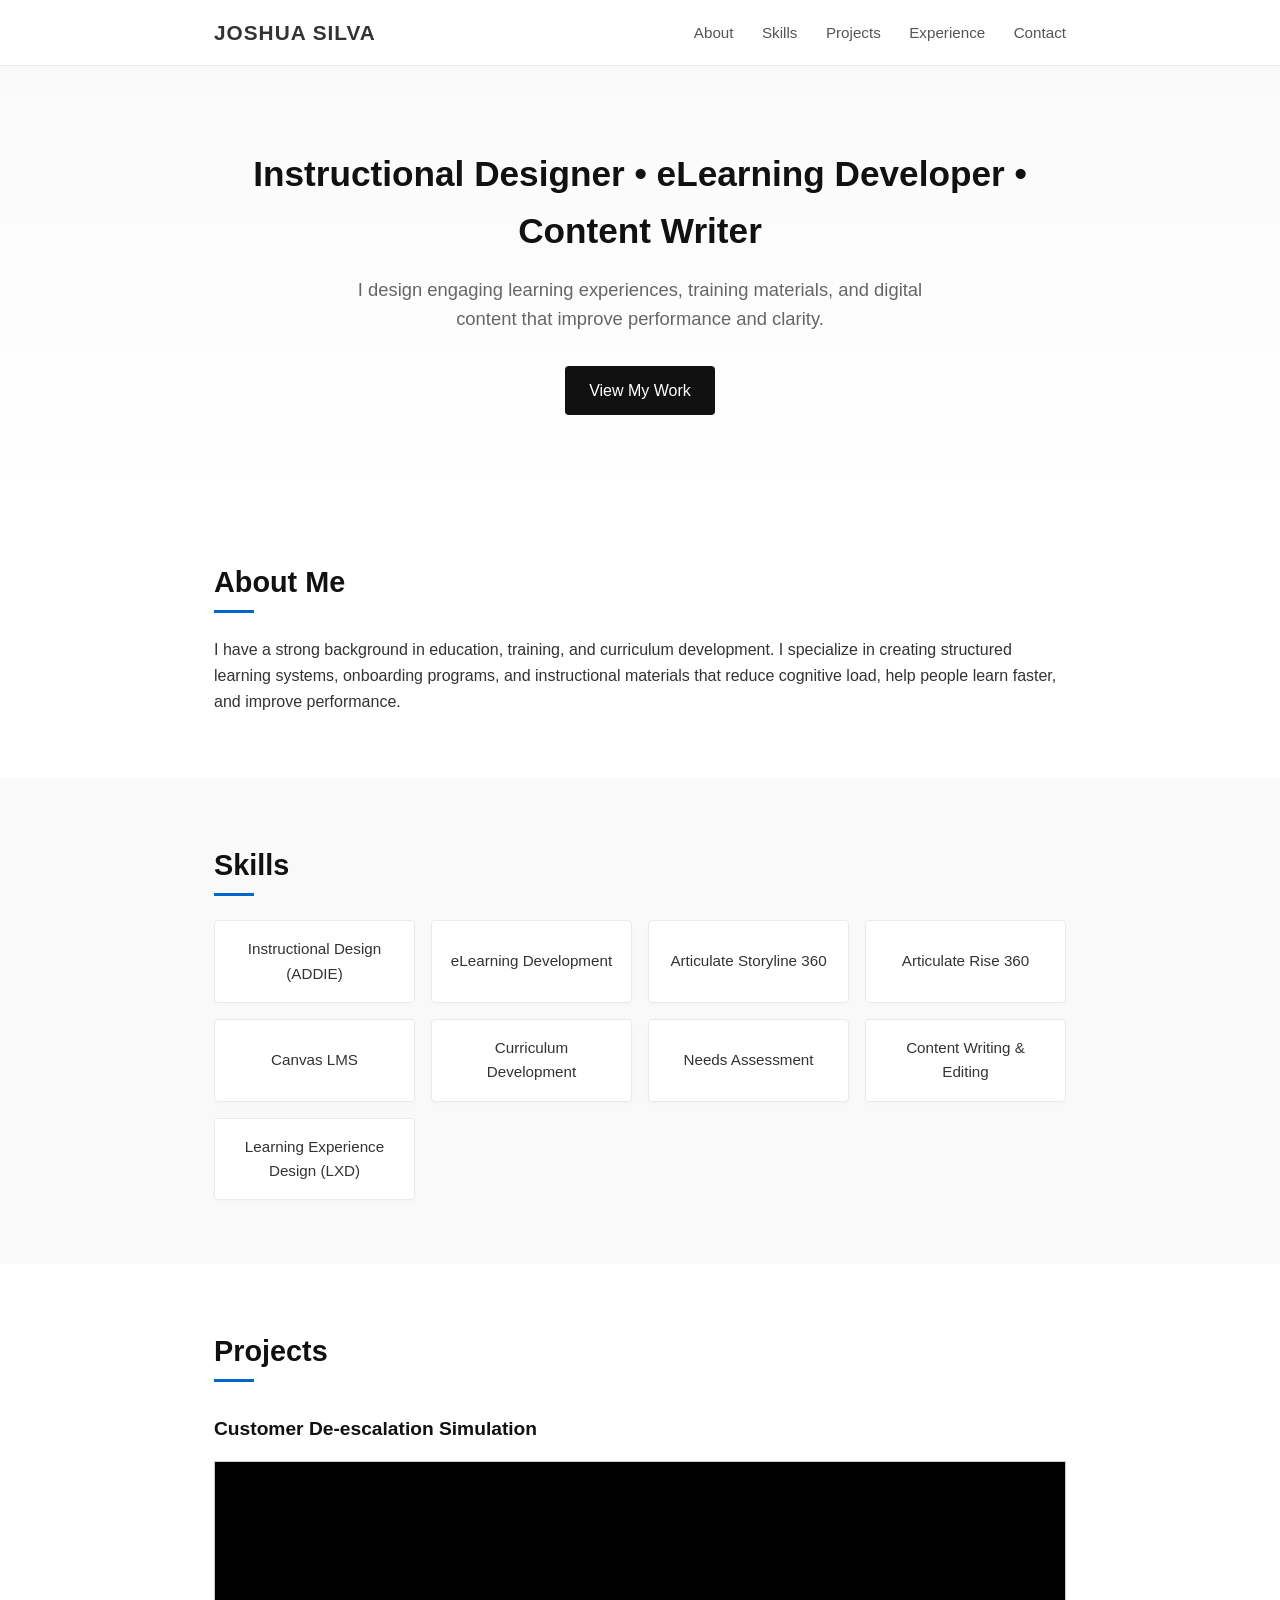
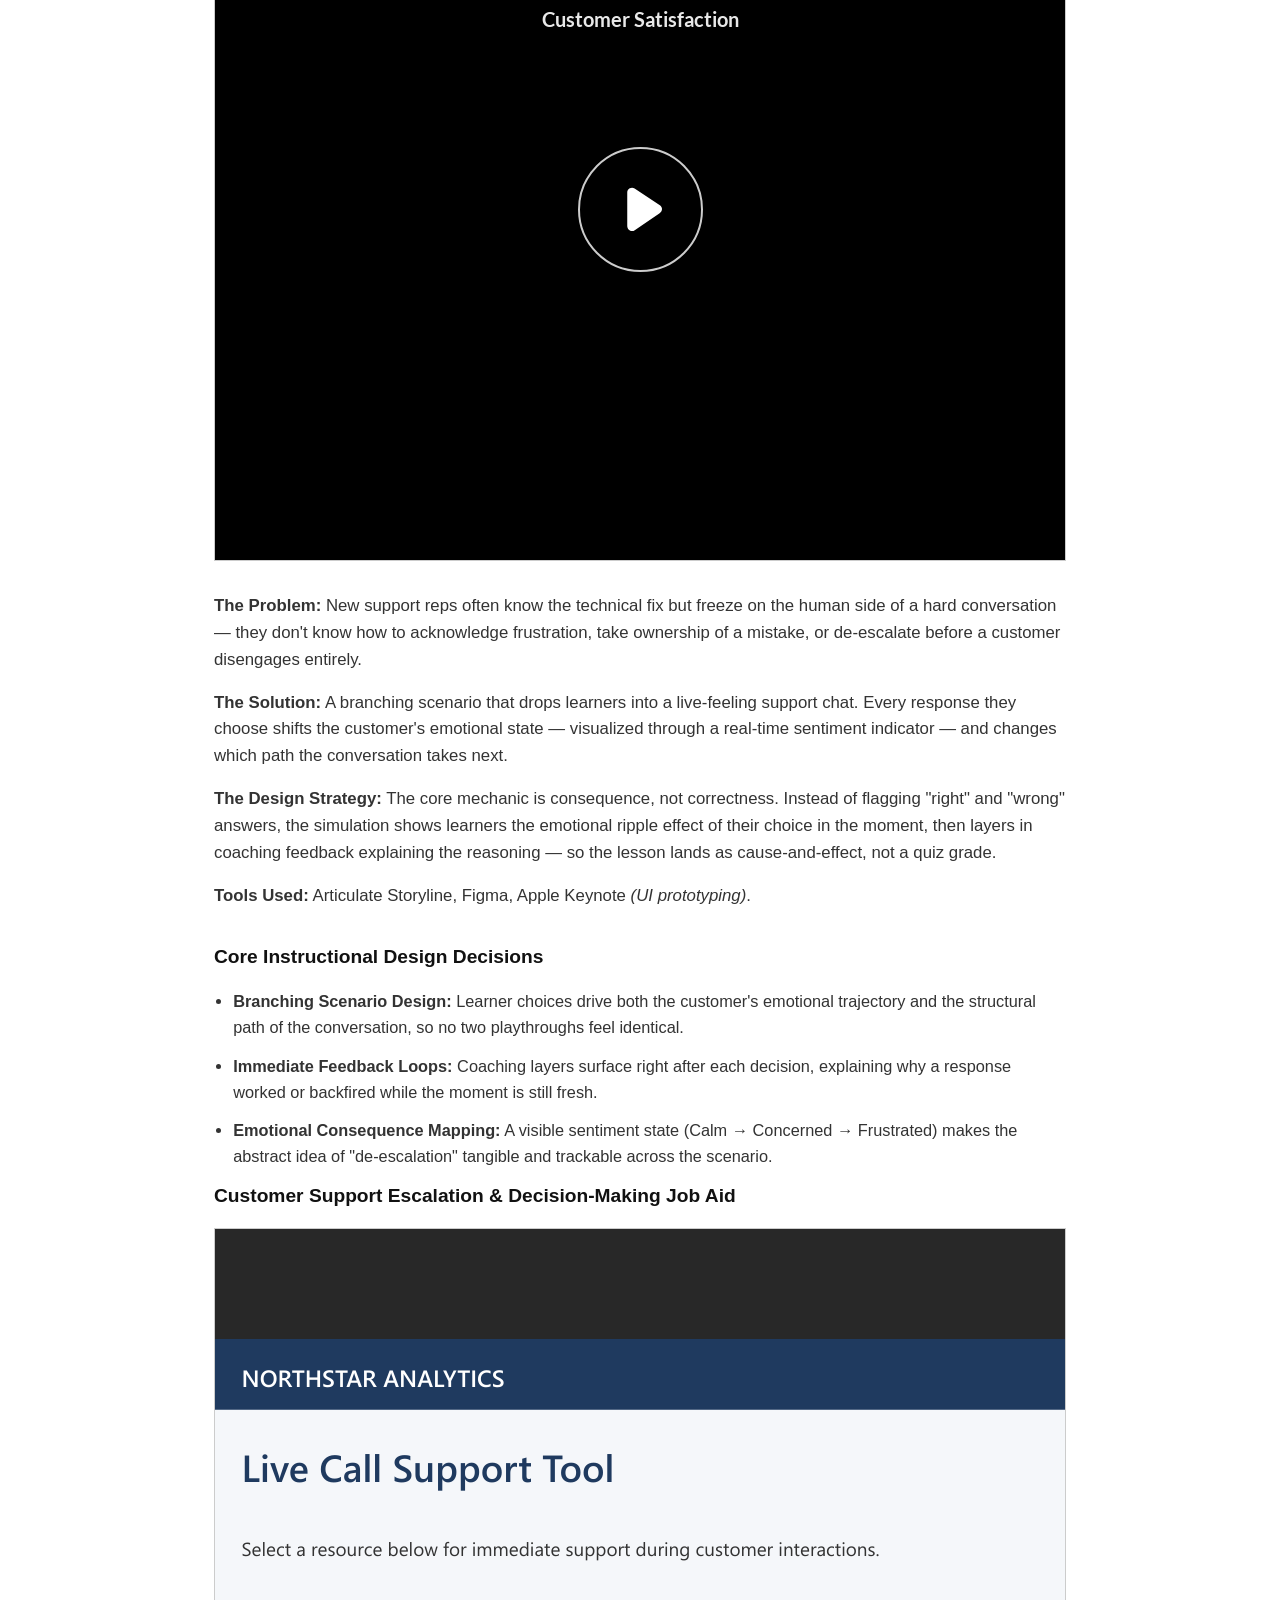
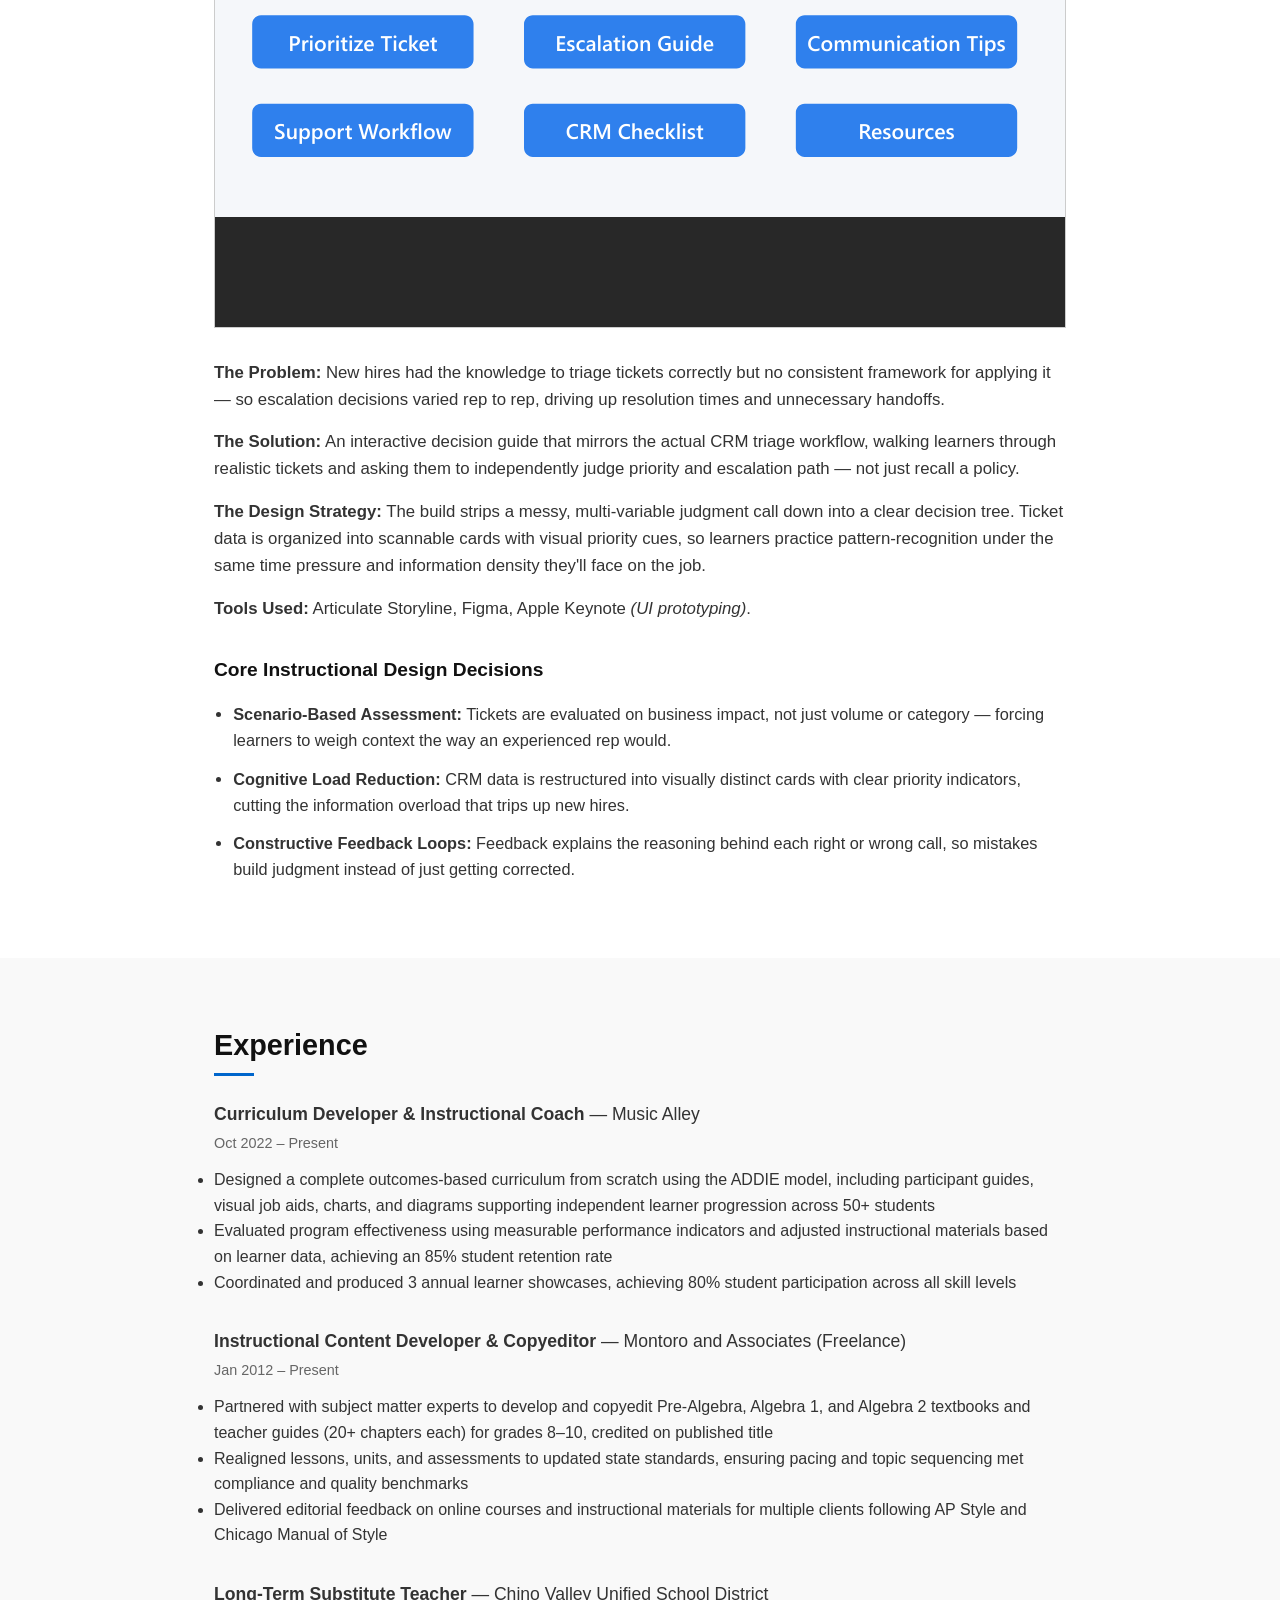
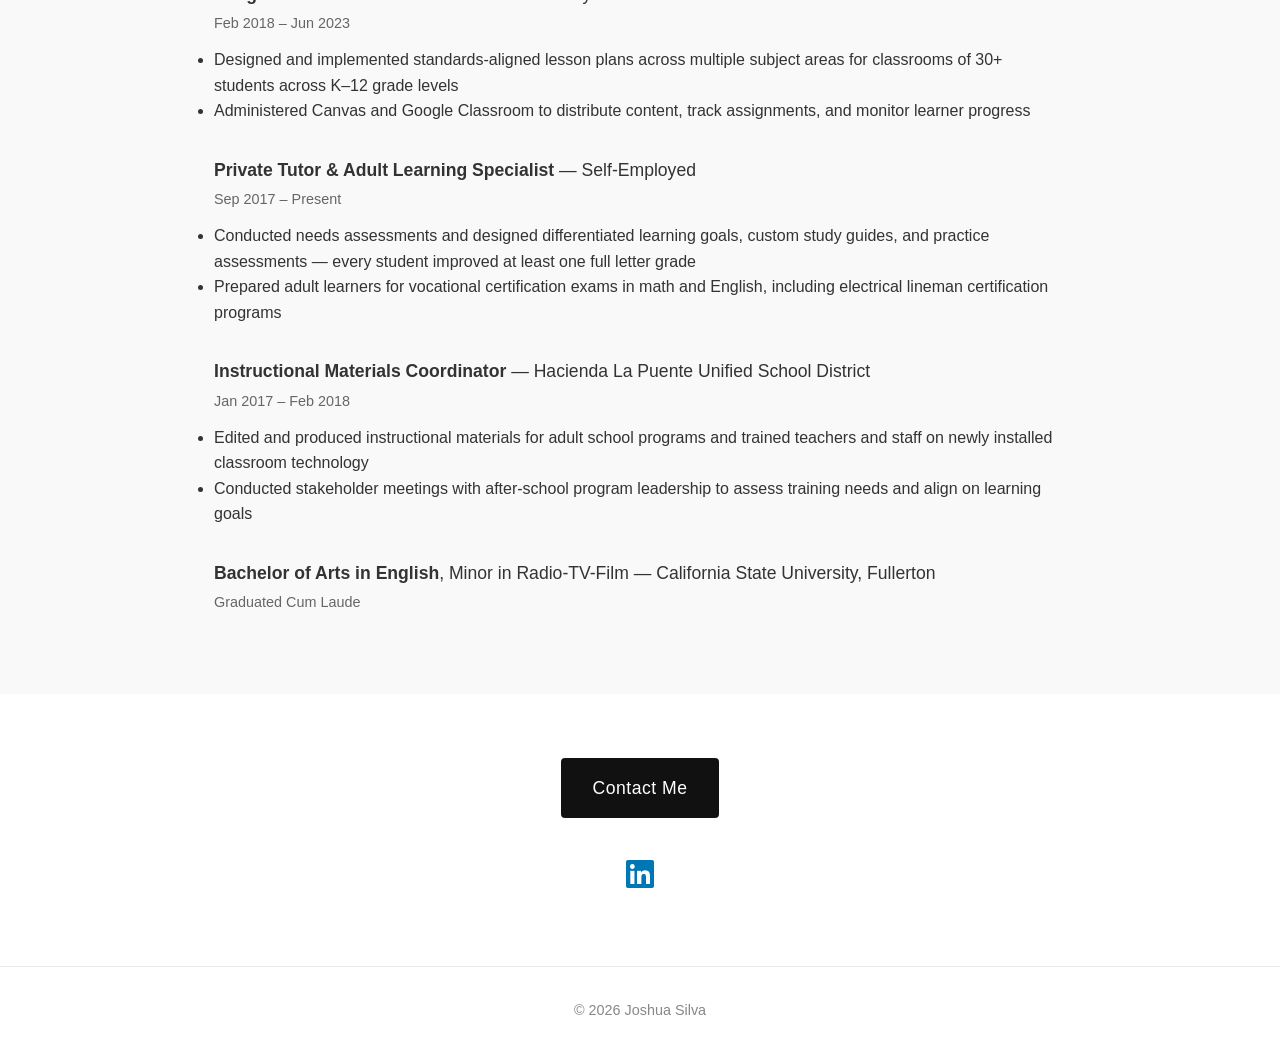
==== commit 05bf6b86: "Update index.html" ====
--- a/index.html
+++ b/index.html
@@ -77,24 +77,24 @@
 
         <div class="case-study-details">
 
-          <p><strong>The Problem:</strong> Customer support representatives often handle emotionally challenging situations where communication choices directly impact customer satisfaction and retention. New representatives may understand troubleshooting steps but struggle with empathy, ownership, and choosing effective responses during difficult interactions.</p>
-
-          <p><strong>The Solution:</strong> Designed an interactive branching scenario that places learners in a realistic customer support conversation. Learners make decisions, receive immediate coaching feedback, and observe how their communication choices influence customer emotions and the final resolution outcome.</p>
-
-          <p><strong>The Design Strategy:</strong> Applied scenario-based learning and branching logic to create a realistic practice environment where learners can safely make decisions and experience consequences. Used emotional feedback, coaching layers, and progressive decision points to reinforce customer service behaviors and improve judgment.</p>
-
-          <p style="margin-bottom: 2rem;"><strong>Tools Used:</strong> Articulate Storyline, Figma, Apple Keynote <em>(UI Prototyping)</em>.</p>
+          <p><strong>The Problem:</strong> New support reps often know the technical fix but freeze on the human side of a hard conversation — they don't know how to acknowledge frustration, take ownership of a mistake, or de-escalate before a customer disengages entirely.</p>
+
+          <p><strong>The Solution:</strong> A branching scenario that drops learners into a live-feeling support chat. Every response they choose shifts the customer's emotional state — visualized through a real-time sentiment indicator — and changes which path the conversation takes next.</p>
+
+          <p><strong>The Design Strategy:</strong> The core mechanic is consequence, not correctness. Instead of flagging "right" and "wrong" answers, the simulation shows learners the emotional ripple effect of their choice in the moment, then layers in coaching feedback explaining the reasoning — so the lesson lands as cause-and-effect, not a quiz grade.</p>
+
+          <p style="margin-bottom: 2rem;"><strong>Tools Used:</strong> Articulate Storyline, Figma, Apple Keynote <em>(UI prototyping)</em>.</p>
 
           <h4 style="font-size: 1.2rem; margin-bottom: 1rem; color: #111;">
             Core Instructional Design Decisions
           </h4>
 
           <ul>
-            <li><strong>Branching Scenario Design:</strong> Created a decision-based simulation where learner choices influence customer emotions, trust, and the direction of the interaction.</li>
-
-            <li><strong>Immediate Feedback Loops:</strong> Developed coaching layers that explain why responses were effective or ineffective, transforming mistakes into learning opportunities.</li>
-
-            <li><strong>Emotional Consequence Mapping:</strong> Designed customer sentiment changes throughout the scenario to demonstrate how communication decisions impact customer relationships over time.</li>
+            <li><strong>Branching Scenario Design:</strong> Learner choices drive both the customer's emotional trajectory and the structural path of the conversation, so no two playthroughs feel identical.</li>
+
+            <li><strong>Immediate Feedback Loops:</strong> Coaching layers surface right after each decision, explaining why a response worked or backfired while the moment is still fresh.</li>
+
+            <li><strong>Emotional Consequence Mapping:</strong> A visible sentiment state (Calm → Concerned → Frustrated) makes the abstract idea of "de-escalation" tangible and trackable across the scenario.</li>
           </ul>
 
         </div>
@@ -116,24 +116,24 @@
 
         <div class="case-study-details">
 
-          <p><strong>The Problem:</strong> Customer support representatives needed a consistent way to evaluate incoming tickets and determine the appropriate response. New hires struggled with prioritization decisions, leading to unnecessary escalations, inconsistent handling, and longer resolution times.</p>
-
-          <p><strong>The Solution:</strong> Designed an interactive escalation decision guide that simulates a customer support workflow. The experience guides learners through realistic scenarios, helps them identify priority levels, determine when escalation is required, and practice making independent decisions.</p>
-
-          <p><strong>The Design Strategy:</strong> Applied instructional design and user experience principles by breaking complex decision-making processes into clear, manageable steps. Used scenario-based learning, visual hierarchy, and immediate feedback to reduce cognitive load and reinforce critical thinking skills.</p>
-
-          <p style="margin-bottom: 2rem;"><strong>Tools Used:</strong> Articulate Storyline, Figma, Apple Keynote <em>(UI Prototyping)</em>.</p>
+          <p><strong>The Problem:</strong> New hires had the knowledge to triage tickets correctly but no consistent framework for applying it — so escalation decisions varied rep to rep, driving up resolution times and unnecessary handoffs.</p>
+
+          <p><strong>The Solution:</strong> An interactive decision guide that mirrors the actual CRM triage workflow, walking learners through realistic tickets and asking them to independently judge priority and escalation path — not just recall a policy.</p>
+
+          <p><strong>The Design Strategy:</strong> The build strips a messy, multi-variable judgment call down into a clear decision tree. Ticket data is organized into scannable cards with visual priority cues, so learners practice pattern-recognition under the same time pressure and information density they'll face on the job.</p>
+
+          <p style="margin-bottom: 2rem;"><strong>Tools Used:</strong> Articulate Storyline, Figma, Apple Keynote <em>(UI prototyping)</em>.</p>
 
           <h4 style="font-size: 1.2rem; margin-bottom: 1rem; color: #111;">
             Core Instructional Design Decisions
           </h4>
 
           <ul>
-            <li><strong>Scenario-Based Assessment:</strong> Designed decision-making scenarios that require learners to evaluate support tickets, identify priorities, and determine appropriate escalation paths based on business impact rather than ticket volume alone.</li>
-
-            <li><strong>Cognitive Load Reduction:</strong> Simplified complex CRM information by organizing data into visually distinct cards, clear priority indicators, and structured workflows to reduce information overload during onboarding.</li>
-
-            <li><strong>Constructive Feedback Loops:</strong> Developed feedback layers that explain the reasoning behind correct and incorrect decisions, turning mistakes into opportunities for deeper learning and improved judgment.</li>
+            <li><strong>Scenario-Based Assessment:</strong> Tickets are evaluated on business impact, not just volume or category — forcing learners to weigh context the way an experienced rep would.</li>
+
+            <li><strong>Cognitive Load Reduction:</strong> CRM data is restructured into visually distinct cards with clear priority indicators, cutting the information overload that trips up new hires.</li>
+
+            <li><strong>Constructive Feedback Loops:</strong> Feedback explains the reasoning behind each right or wrong call, so mistakes build judgment instead of just getting corrected.</li>
           </ul>
 
         </div>
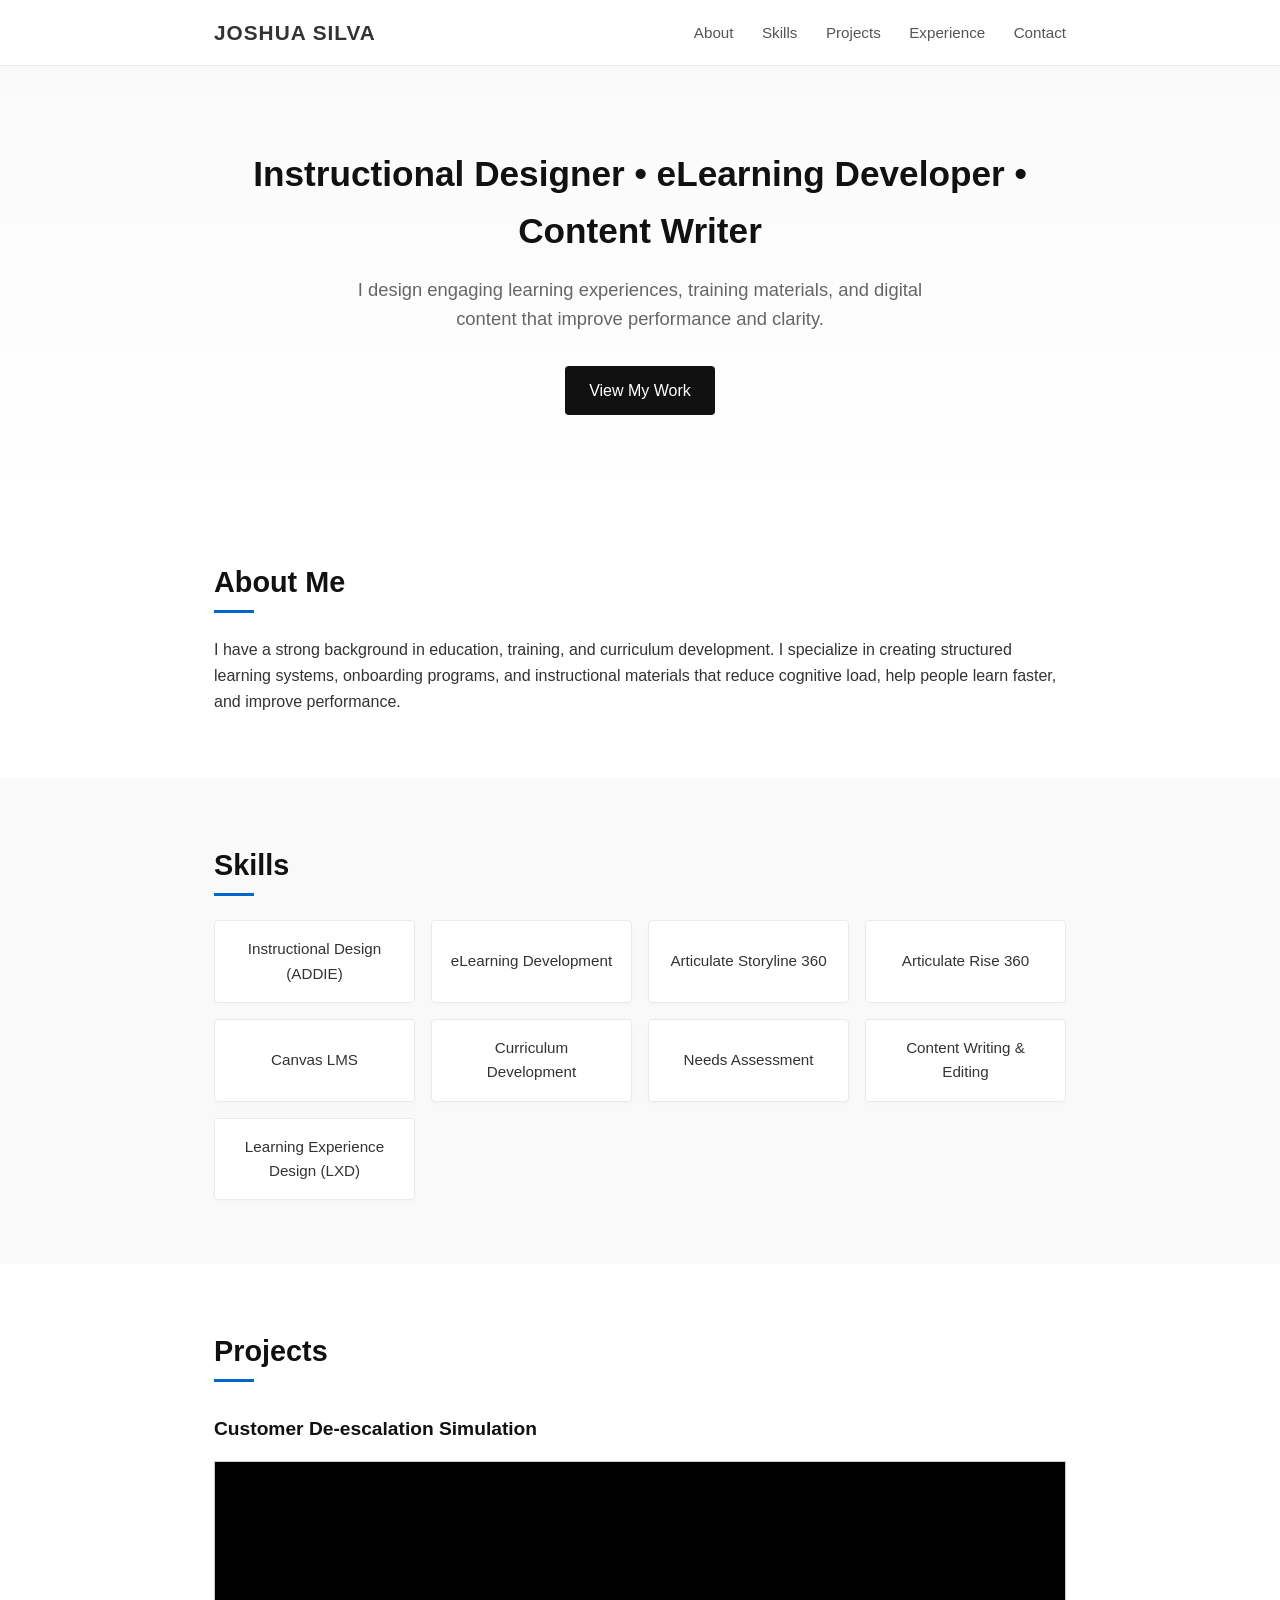
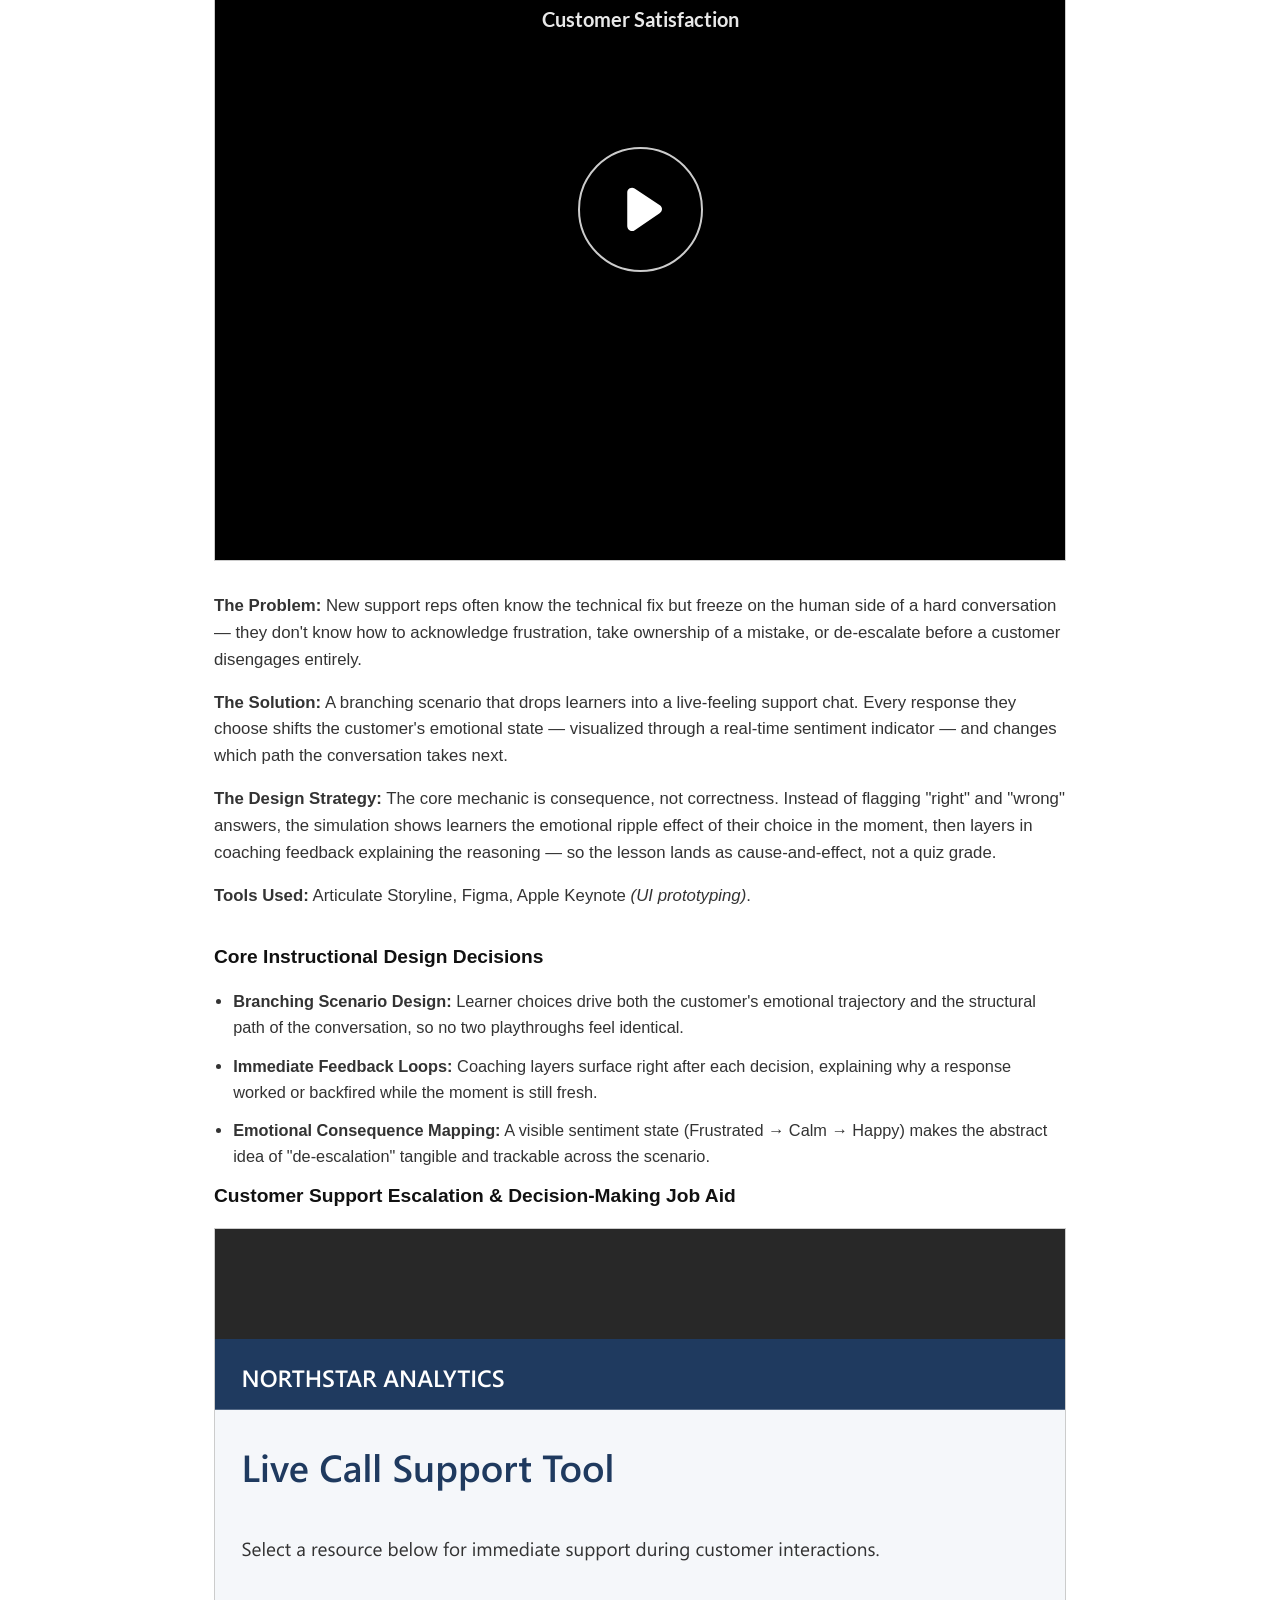
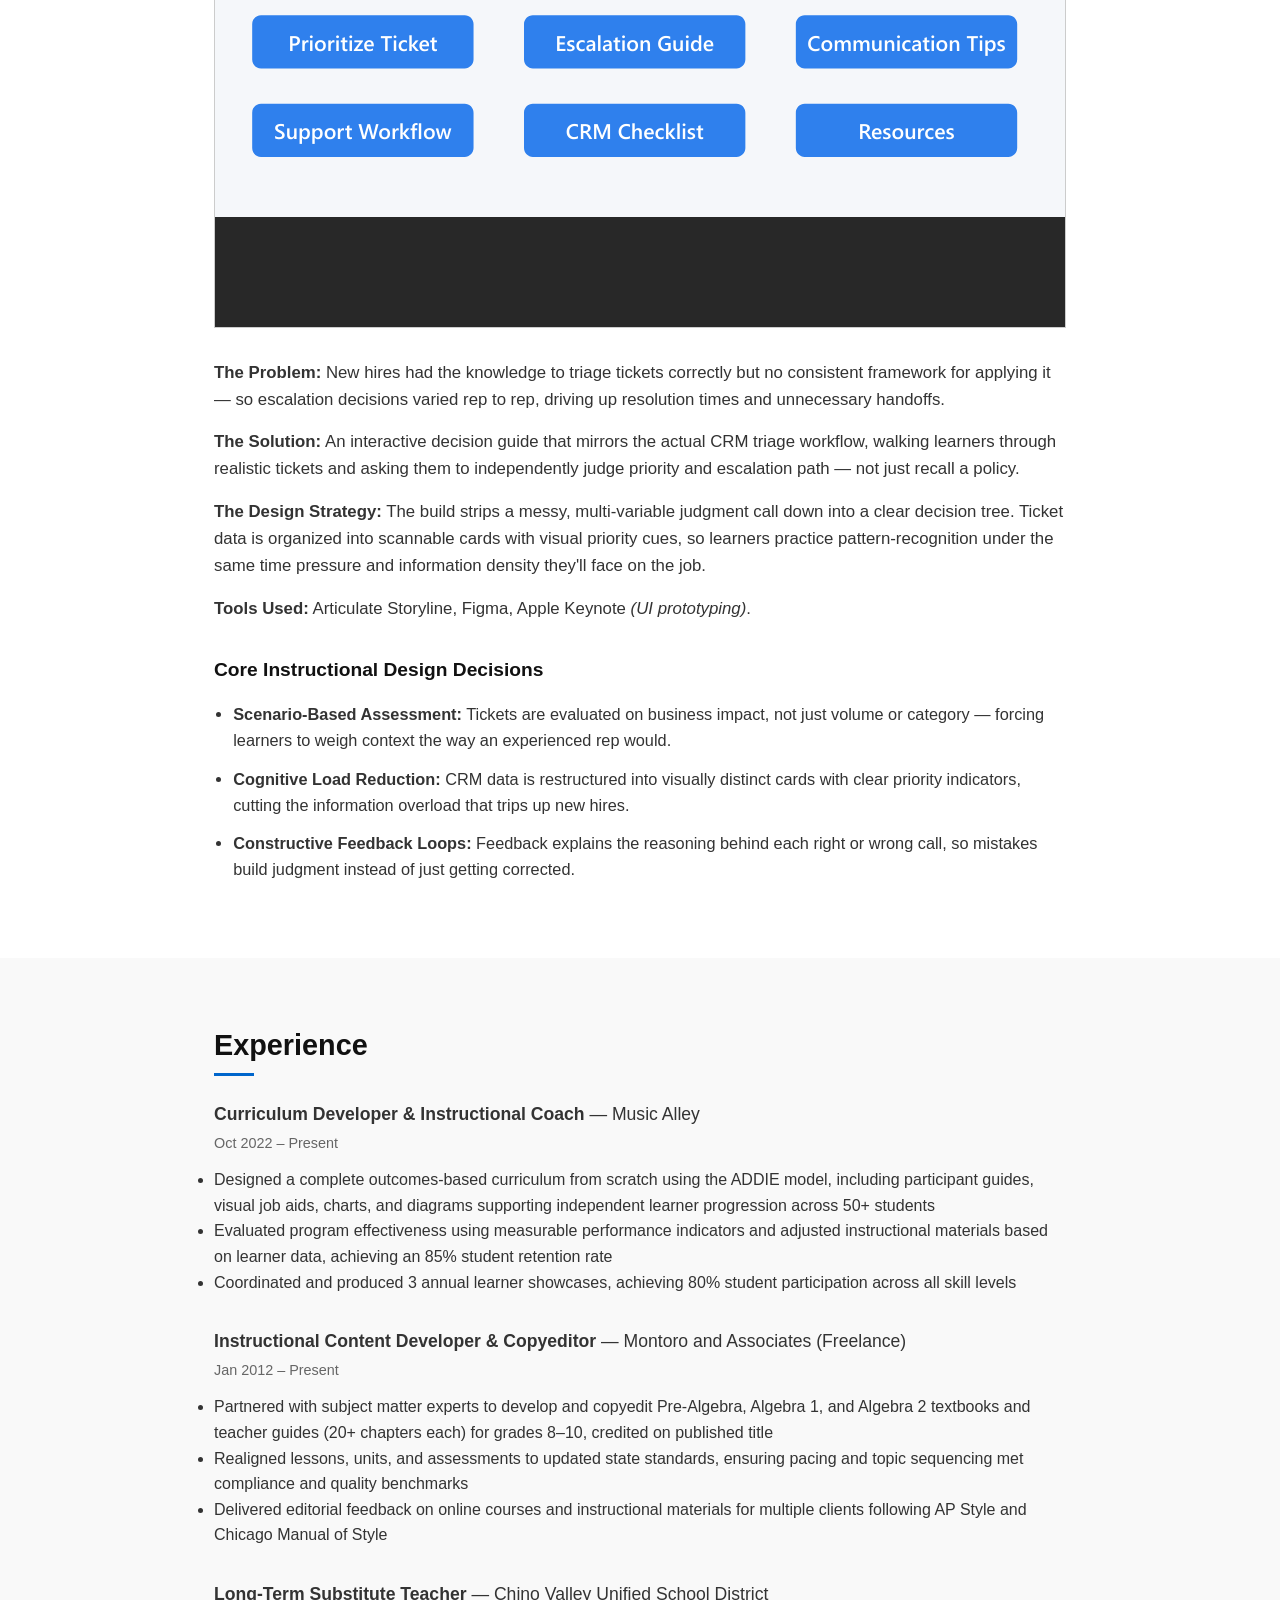
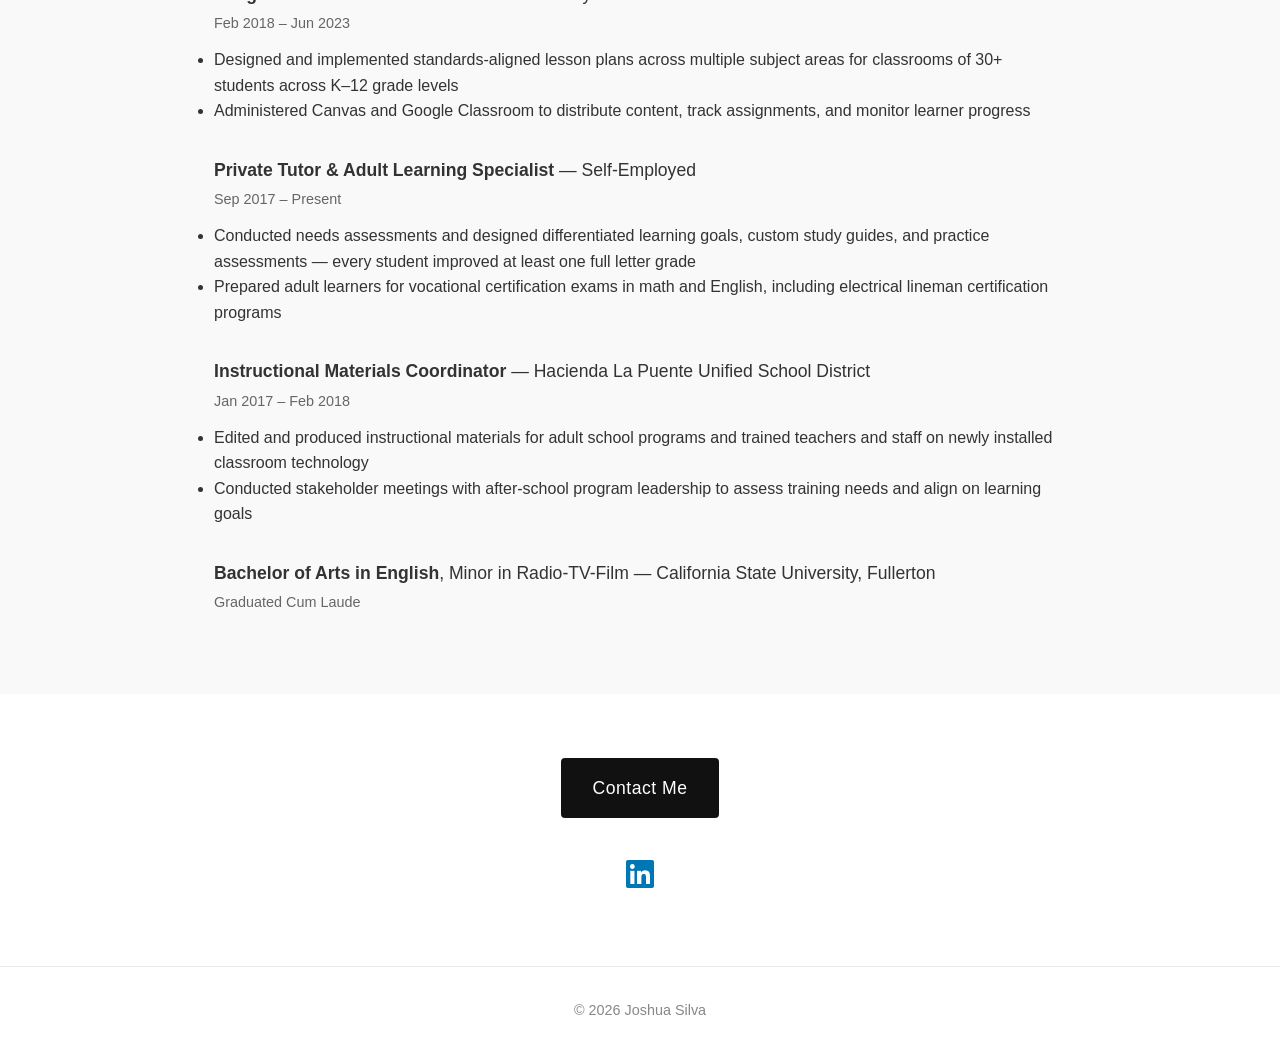
==== commit a27243fa: "Update index.html" ====
--- a/index.html
+++ b/index.html
@@ -94,7 +94,7 @@
 
             <li><strong>Immediate Feedback Loops:</strong> Coaching layers surface right after each decision, explaining why a response worked or backfired while the moment is still fresh.</li>
 
-            <li><strong>Emotional Consequence Mapping:</strong> A visible sentiment state (Calm → Concerned → Frustrated) makes the abstract idea of "de-escalation" tangible and trackable across the scenario.</li>
+            <li><strong>Emotional Consequence Mapping:</strong> A visible sentiment state (Frustrated → Calm → Happy) makes the abstract idea of "de-escalation" tangible and trackable across the scenario.</li>
           </ul>
 
         </div>
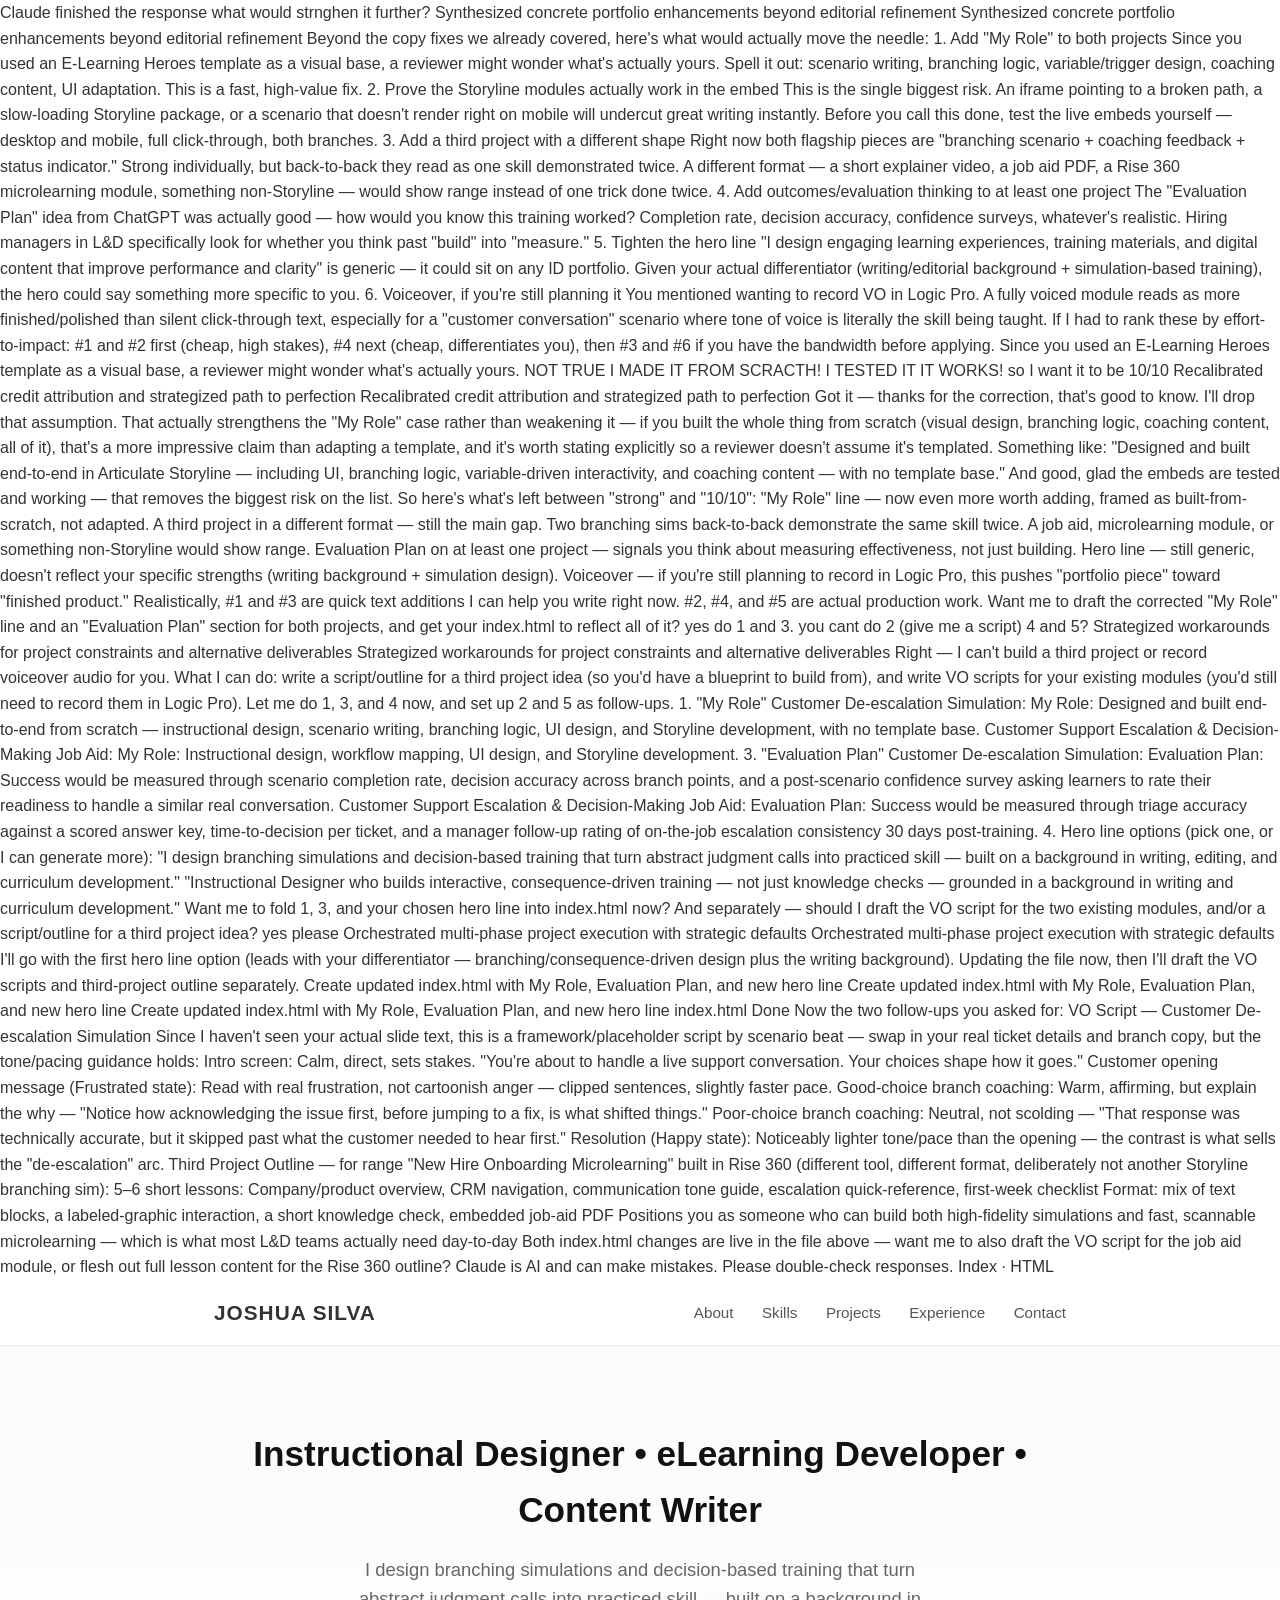
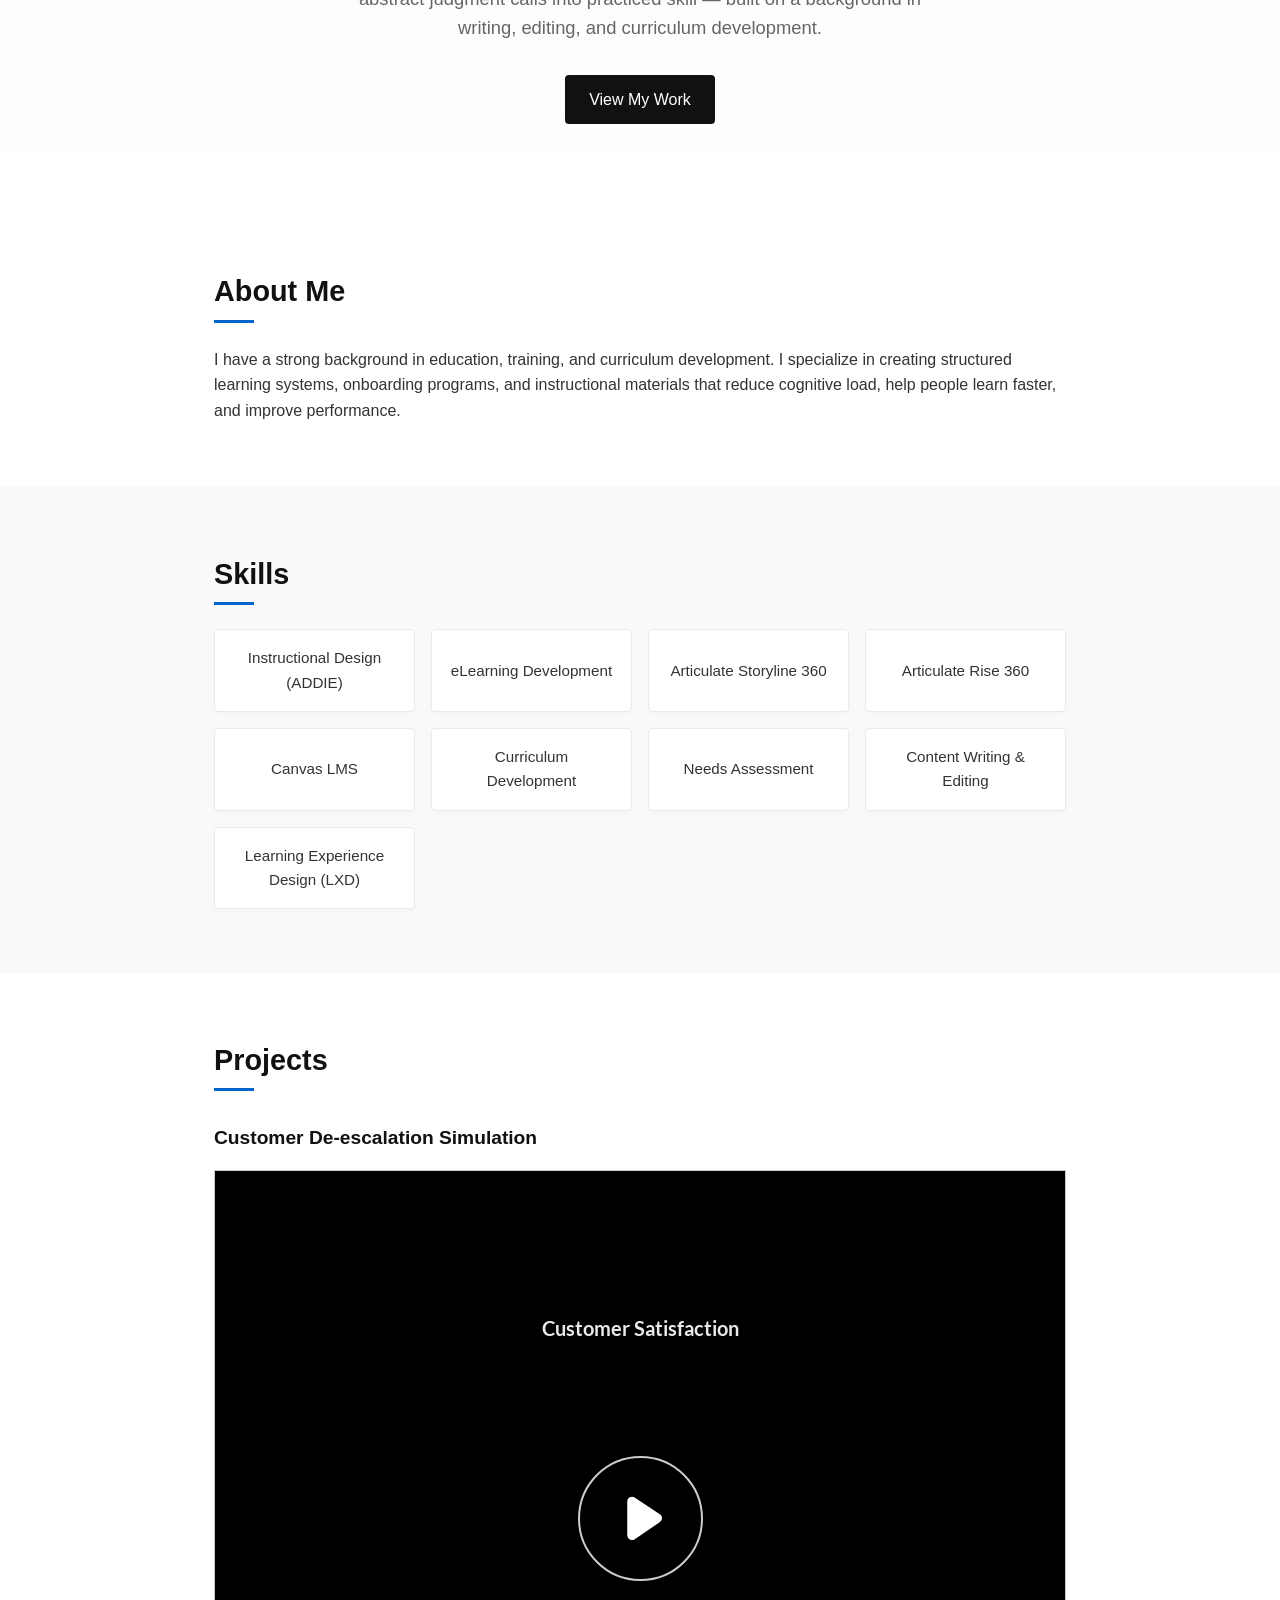
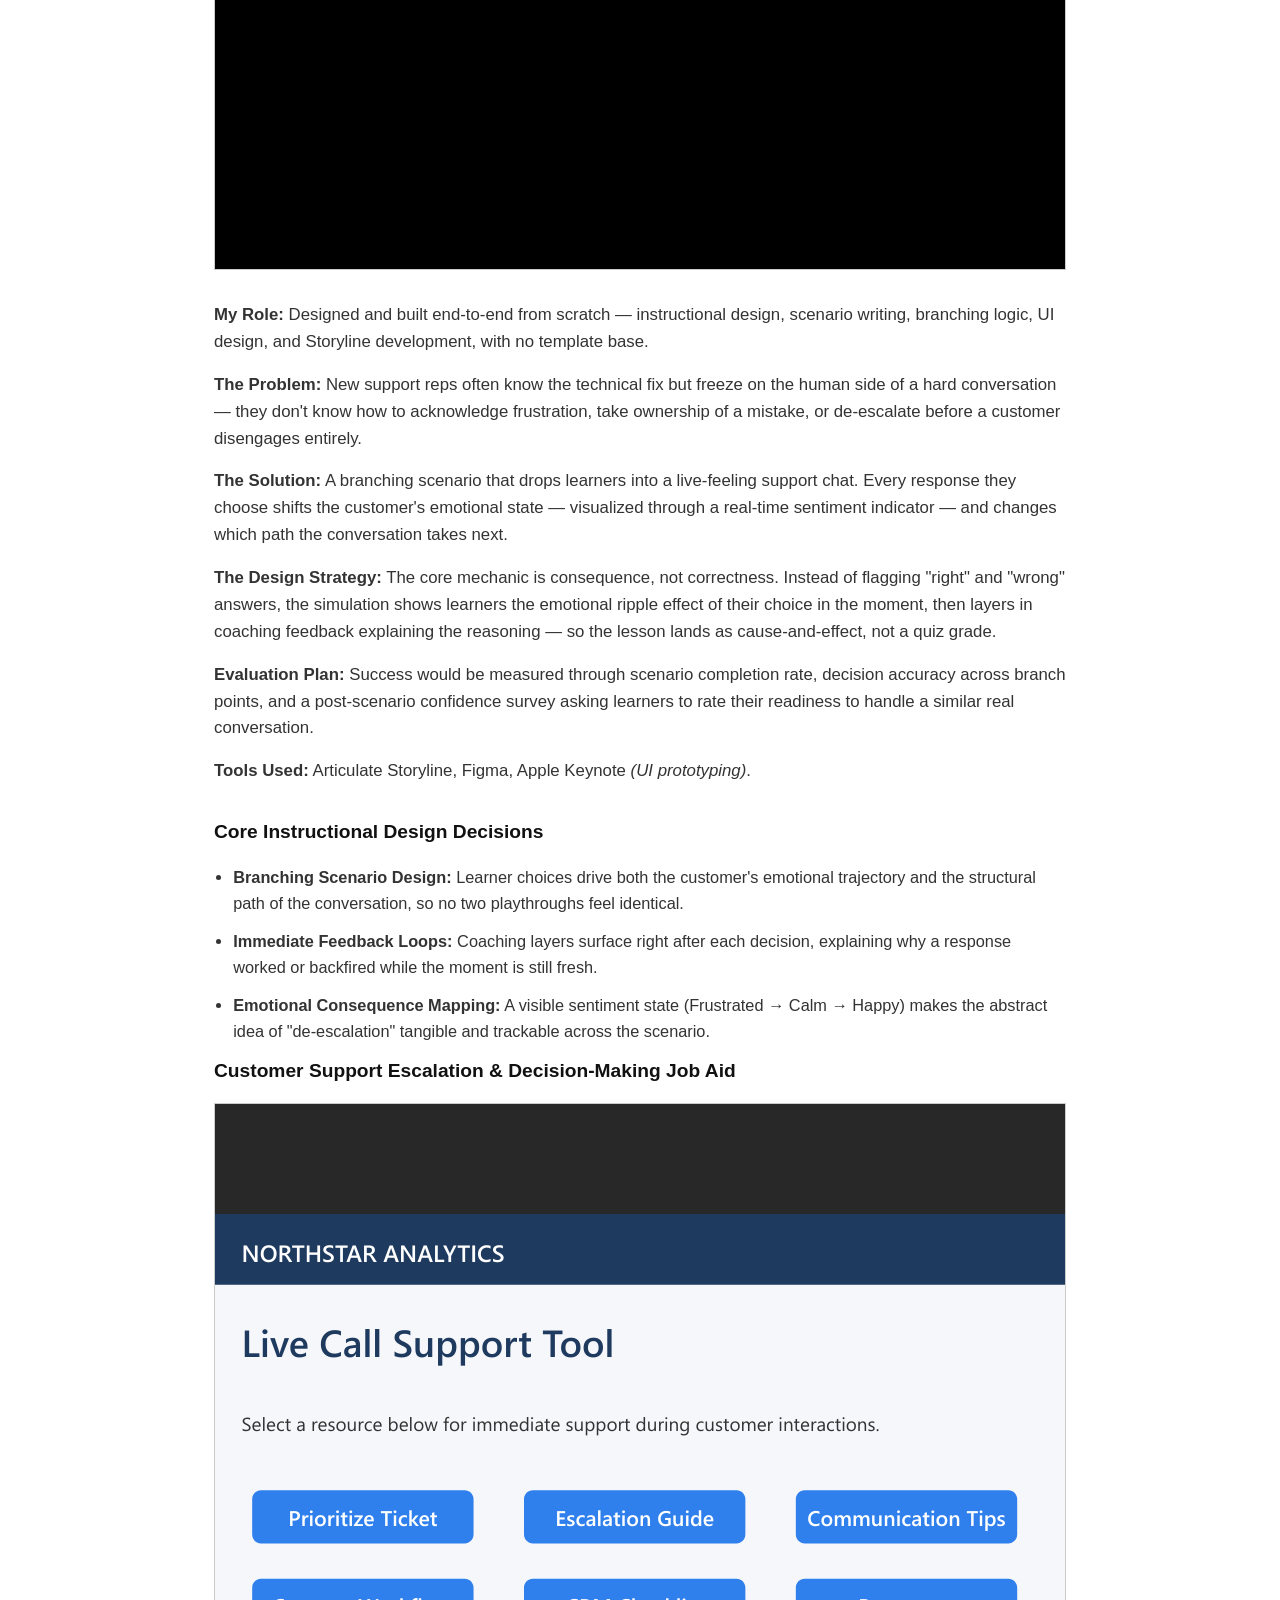
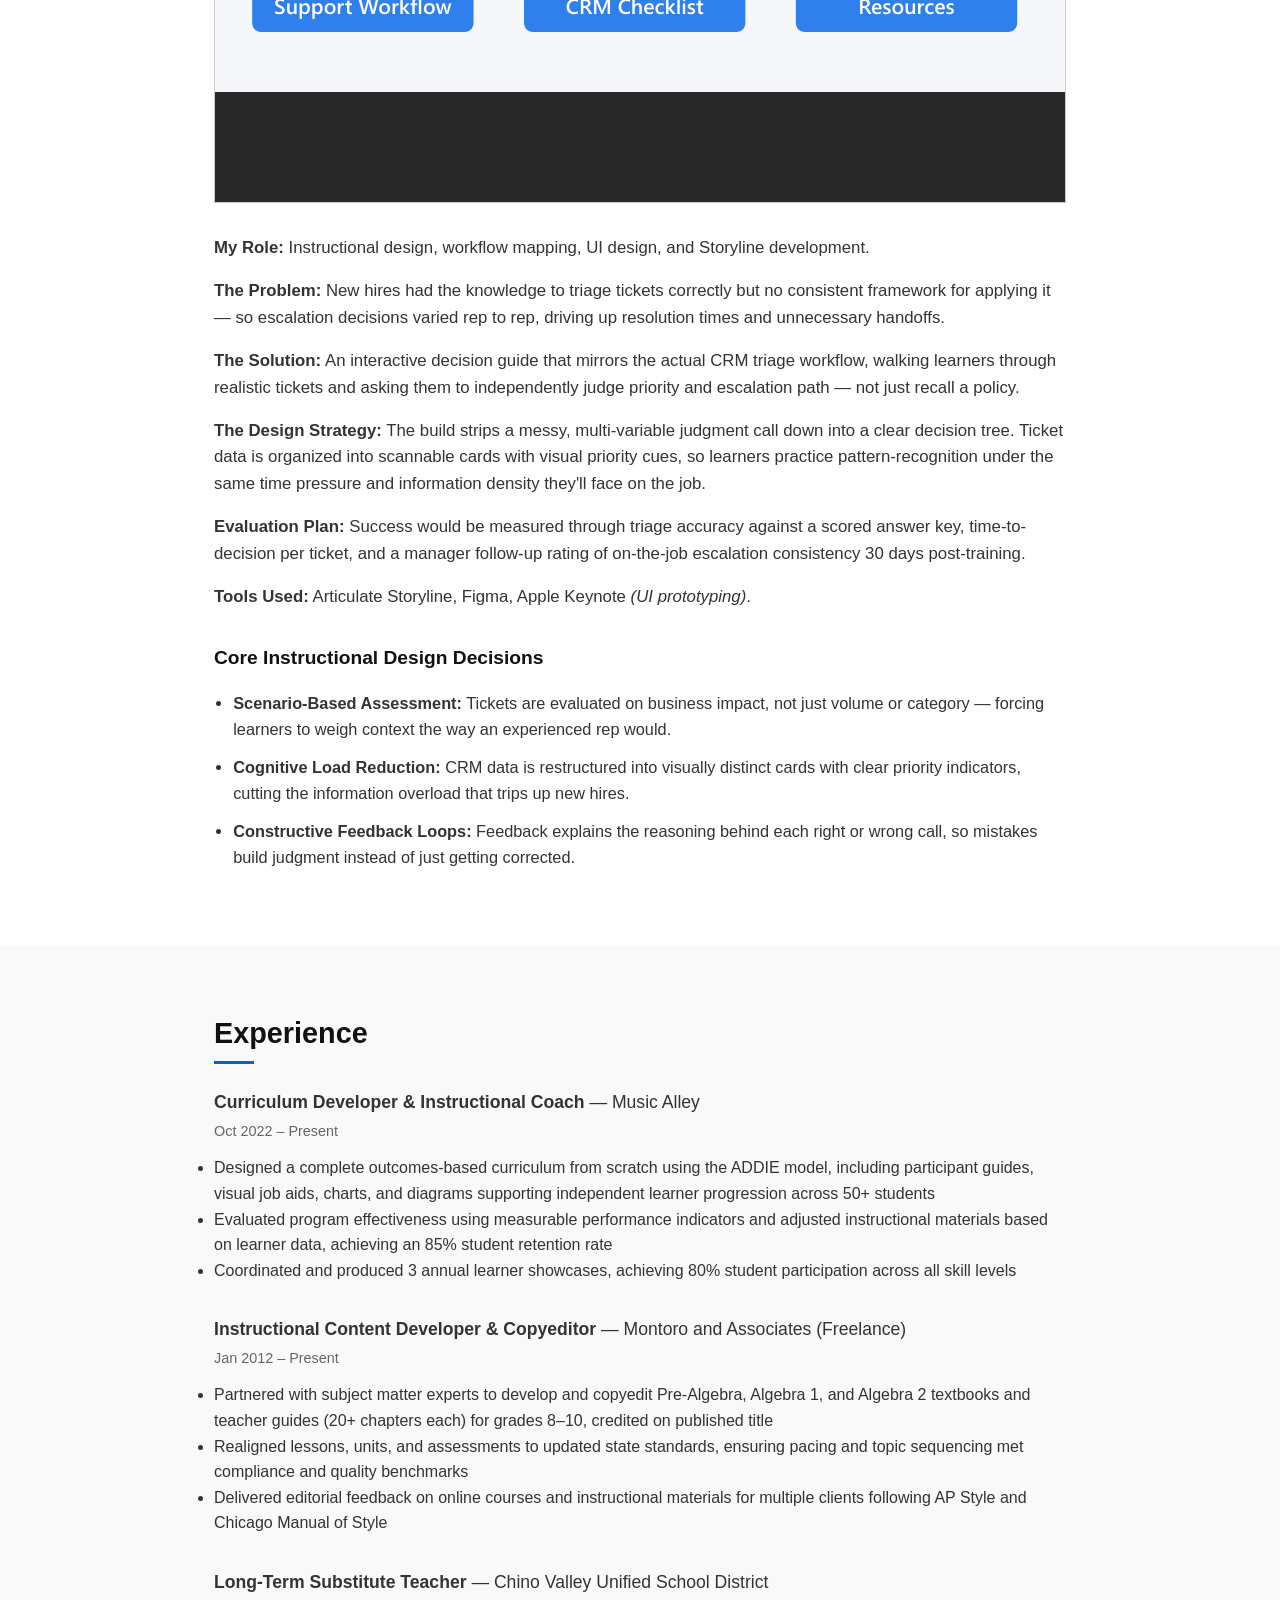
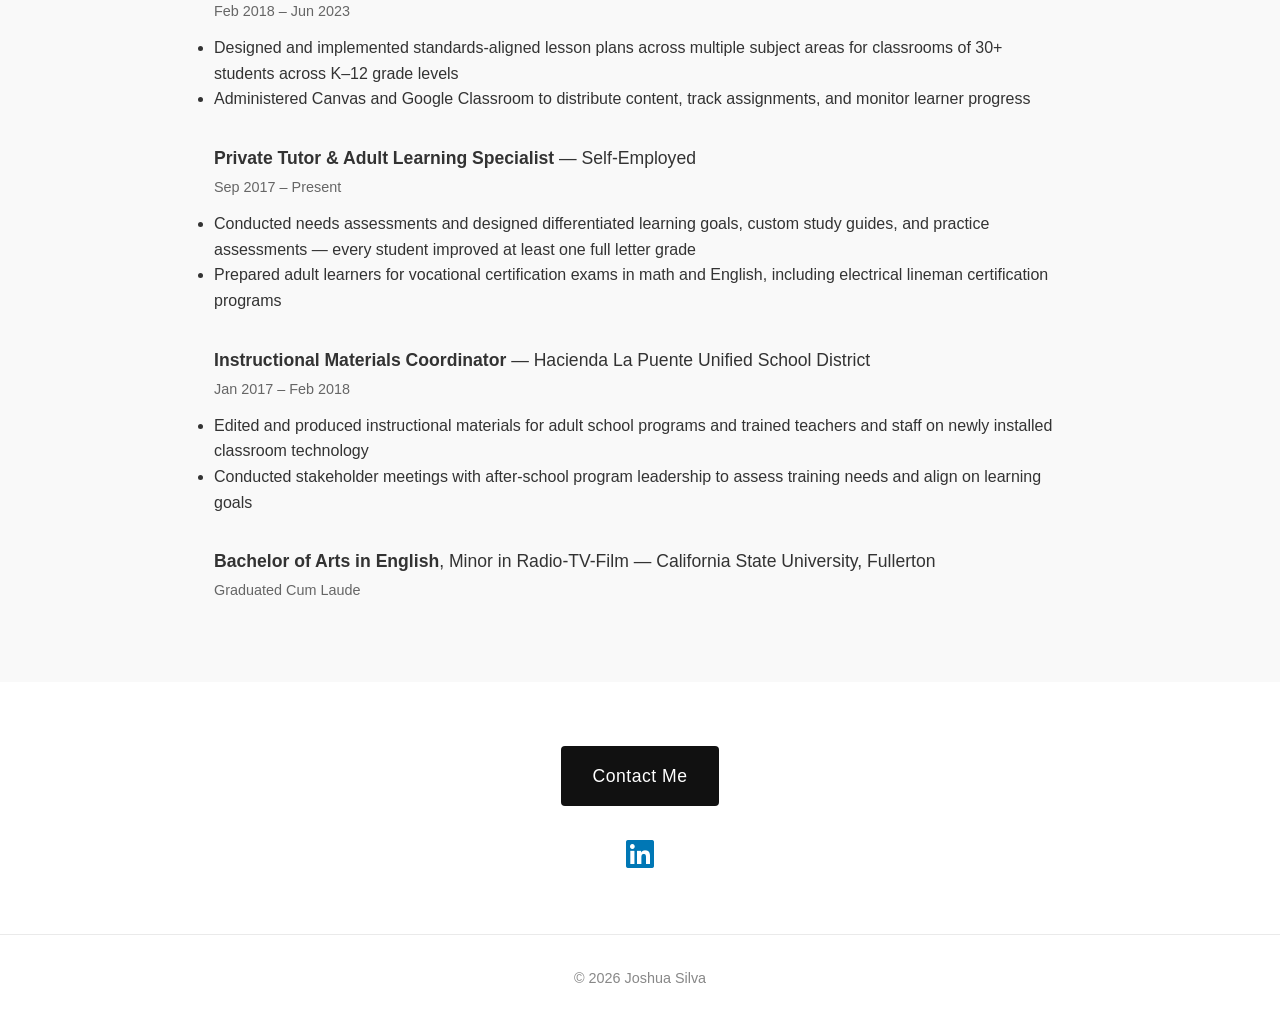
==== commit 3f857e84: "Update index.html" ====
--- a/index.html
+++ b/index.html
@@ -1,3 +1,137 @@
+
+Claude finished the response
+what would strnghen it further?
+
+
+Synthesized concrete portfolio enhancements beyond editorial refinement
+Synthesized concrete portfolio enhancements beyond editorial refinement
+Beyond the copy fixes we already covered, here's what would actually move the needle:
+
+1. Add "My Role" to both projects
+Since you used an E-Learning Heroes template as a visual base, a reviewer might wonder what's actually yours. Spell it out: scenario writing, branching logic, variable/trigger design, coaching content, UI adaptation. This is a fast, high-value fix.
+
+2. Prove the Storyline modules actually work in the embed
+This is the single biggest risk. An iframe pointing to a broken path, a slow-loading Storyline package, or a scenario that doesn't render right on mobile will undercut great writing instantly. Before you call this done, test the live embeds yourself — desktop and mobile, full click-through, both branches.
+
+3. Add a third project with a different shape
+Right now both flagship pieces are "branching scenario + coaching feedback + status indicator." Strong individually, but back-to-back they read as one skill demonstrated twice. A different format — a short explainer video, a job aid PDF, a Rise 360 microlearning module, something non-Storyline — would show range instead of one trick done twice.
+
+4. Add outcomes/evaluation thinking to at least one project
+The "Evaluation Plan" idea from ChatGPT was actually good — how would you know this training worked? Completion rate, decision accuracy, confidence surveys, whatever's realistic. Hiring managers in L&D specifically look for whether you think past "build" into "measure."
+
+5. Tighten the hero line
+"I design engaging learning experiences, training materials, and digital content that improve performance and clarity" is generic — it could sit on any ID portfolio. Given your actual differentiator (writing/editorial background + simulation-based training), the hero could say something more specific to you.
+
+6. Voiceover, if you're still planning it
+You mentioned wanting to record VO in Logic Pro. A fully voiced module reads as more finished/polished than silent click-through text, especially for a "customer conversation" scenario where tone of voice is literally the skill being taught.
+
+If I had to rank these by effort-to-impact: #1 and #2 first (cheap, high stakes), #4 next (cheap, differentiates you), then #3 and #6 if you have the bandwidth before applying.
+
+Since you used an E-Learning Heroes template as a visual base, a reviewer might wonder what's actually yours.
+
+NOT TRUE I MADE IT FROM SCRACTH!
+
+I TESTED IT IT WORKS!
+
+so I want it to be 10/10
+
+
+Recalibrated credit attribution and strategized path to perfection
+Recalibrated credit attribution and strategized path to perfection
+Got it — thanks for the correction, that's good to know. I'll drop that assumption.
+
+That actually strengthens the "My Role" case rather than weakening it — if you built the whole thing from scratch (visual design, branching logic, coaching content, all of it), that's a more impressive claim than adapting a template, and it's worth stating explicitly so a reviewer doesn't assume it's templated. Something like: "Designed and built end-to-end in Articulate Storyline — including UI, branching logic, variable-driven interactivity, and coaching content — with no template base."
+
+And good, glad the embeds are tested and working — that removes the biggest risk on the list.
+
+So here's what's left between "strong" and "10/10":
+
+"My Role" line — now even more worth adding, framed as built-from-scratch, not adapted.
+A third project in a different format — still the main gap. Two branching sims back-to-back demonstrate the same skill twice. A job aid, microlearning module, or something non-Storyline would show range.
+Evaluation Plan on at least one project — signals you think about measuring effectiveness, not just building.
+Hero line — still generic, doesn't reflect your specific strengths (writing background + simulation design).
+Voiceover — if you're still planning to record in Logic Pro, this pushes "portfolio piece" toward "finished product."
+Realistically, #1 and #3 are quick text additions I can help you write right now. #2, #4, and #5 are actual production work.
+
+Want me to draft the corrected "My Role" line and an "Evaluation Plan" section for both projects, and get your index.html to reflect all of it?
+
+yes do 1 and 3. you cant do 2 (give me a script) 4 and 5?
+
+
+Strategized workarounds for project constraints and alternative deliverables
+Strategized workarounds for project constraints and alternative deliverables
+Right — I can't build a third project or record voiceover audio for you. What I can do: write a script/outline for a third project idea (so you'd have a blueprint to build from), and write VO scripts for your existing modules (you'd still need to record them in Logic Pro). Let me do 1, 3, and 4 now, and set up 2 and 5 as follow-ups.
+
+1. "My Role"
+
+Customer De-escalation Simulation:
+
+My Role: Designed and built end-to-end from scratch — instructional design, scenario writing, branching logic, UI design, and Storyline development, with no template base.
+
+Customer Support Escalation & Decision-Making Job Aid:
+
+My Role: Instructional design, workflow mapping, UI design, and Storyline development.
+
+3. "Evaluation Plan"
+
+Customer De-escalation Simulation:
+
+Evaluation Plan: Success would be measured through scenario completion rate, decision accuracy across branch points, and a post-scenario confidence survey asking learners to rate their readiness to handle a similar real conversation.
+
+Customer Support Escalation & Decision-Making Job Aid:
+
+Evaluation Plan: Success would be measured through triage accuracy against a scored answer key, time-to-decision per ticket, and a manager follow-up rating of on-the-job escalation consistency 30 days post-training.
+
+4. Hero line options (pick one, or I can generate more):
+
+"I design branching simulations and decision-based training that turn abstract judgment calls into practiced skill — built on a background in writing, editing, and curriculum development."
+
+"Instructional Designer who builds interactive, consequence-driven training — not just knowledge checks — grounded in a background in writing and curriculum development."
+
+Want me to fold 1, 3, and your chosen hero line into index.html now? And separately — should I draft the VO script for the two existing modules, and/or a script/outline for a third project idea?
+
+yes please
+
+
+Orchestrated multi-phase project execution with strategic defaults
+Orchestrated multi-phase project execution with strategic defaults
+I'll go with the first hero line option (leads with your differentiator — branching/consequence-driven design plus the writing background). Updating the file now, then I'll draft the VO scripts and third-project outline separately.
+
+
+Create updated index.html with My Role, Evaluation Plan, and new hero line
+Create updated index.html with My Role, Evaluation Plan, and new hero line
+
+Create updated index.html with My Role, Evaluation Plan, and new hero line
+index.html
+Done
+Now the two follow-ups you asked for:
+
+VO Script — Customer De-escalation Simulation
+Since I haven't seen your actual slide text, this is a framework/placeholder script by scenario beat — swap in your real ticket details and branch copy, but the tone/pacing guidance holds:
+
+Intro screen: Calm, direct, sets stakes. "You're about to handle a live support conversation. Your choices shape how it goes."
+Customer opening message (Frustrated state): Read with real frustration, not cartoonish anger — clipped sentences, slightly faster pace.
+Good-choice branch coaching: Warm, affirming, but explain the why — "Notice how acknowledging the issue first, before jumping to a fix, is what shifted things."
+Poor-choice branch coaching: Neutral, not scolding — "That response was technically accurate, but it skipped past what the customer needed to hear first."
+Resolution (Happy state): Noticeably lighter tone/pace than the opening — the contrast is what sells the "de-escalation" arc.
+Third Project Outline — for range
+"New Hire Onboarding Microlearning" built in Rise 360 (different tool, different format, deliberately not another Storyline branching sim):
+
+5–6 short lessons: Company/product overview, CRM navigation, communication tone guide, escalation quick-reference, first-week checklist
+Format: mix of text blocks, a labeled-graphic interaction, a short knowledge check, embedded job-aid PDF
+Positions you as someone who can build both high-fidelity simulations and fast, scannable microlearning — which is what most L&D teams actually need day-to-day
+Both index.html changes are live in the file above — want me to also draft the VO script for the job aid module, or flesh out full lesson content for the Rise 360 outline?
+
+
+
+
+
+
+
+Claude is AI and can make mistakes. Please double-check responses.
+
+
+Index · HTML
 <!DOCTYPE html>
 <html lang="en">
 <head>
@@ -8,7 +142,7 @@
   <link rel="stylesheet" href="https://cdnjs.cloudflare.com/ajax/libs/font-awesome/6.4.0/css/all.min.css" />
 </head>
 <body>
-
+ 
   <header>
     <div class="container nav">
       <h1 class="logo">Joshua Silva</h1>
@@ -21,15 +155,15 @@
       </nav>
     </div>
   </header>
-
+ 
   <section class="hero">
     <div class="container">
       <h2>Instructional Designer • eLearning Developer • Content Writer</h2>
-      <p>I design engaging learning experiences, training materials, and digital content that improve performance and clarity.</p>
+      <p>I design branching simulations and decision-based training that turn abstract judgment calls into practiced skill — built on a background in writing, editing, and curriculum development.</p>
       <a class="btn" href="#projects">View My Work</a>
     </div>
   </section>
-
+ 
   <section id="about" class="section">
     <div class="container">
       <h2>About Me</h2>
@@ -38,7 +172,7 @@
       </p>
     </div>
   </section>
-
+ 
   <section id="skills" class="section alt">
     <div class="container">
       <h2>Skills</h2>
@@ -55,97 +189,105 @@
       </div>
     </div>
   </section>
-
+ 
   <section id="projects" class="section">
     <div class="container">
-
+ 
       <h2 style="margin-bottom: 2rem;">Projects</h2>
-
+ 
       <!-- PROJECT 1: Customer De-escalation Simulation -->
       <div class="project">
-
+ 
         <h4 style="font-size: 1.2rem; margin-bottom: 1rem; color: #111;">
           Customer De-escalation Simulation
         </h4>
-
+ 
         <div style="width: 100%; height: 700px; border: 1px solid #ccc; margin-bottom: 2rem;">
           <iframe
             src="customer_satisf/story.html"
             style="width: 100%; height: 100%; border: none;">
           </iframe>
         </div>
-
+ 
         <div class="case-study-details">
-
+ 
+          <p><strong>My Role:</strong> Designed and built end-to-end from scratch — instructional design, scenario writing, branching logic, UI design, and Storyline development, with no template base.</p>
+ 
           <p><strong>The Problem:</strong> New support reps often know the technical fix but freeze on the human side of a hard conversation — they don't know how to acknowledge frustration, take ownership of a mistake, or de-escalate before a customer disengages entirely.</p>
-
+ 
           <p><strong>The Solution:</strong> A branching scenario that drops learners into a live-feeling support chat. Every response they choose shifts the customer's emotional state — visualized through a real-time sentiment indicator — and changes which path the conversation takes next.</p>
-
+ 
           <p><strong>The Design Strategy:</strong> The core mechanic is consequence, not correctness. Instead of flagging "right" and "wrong" answers, the simulation shows learners the emotional ripple effect of their choice in the moment, then layers in coaching feedback explaining the reasoning — so the lesson lands as cause-and-effect, not a quiz grade.</p>
-
+ 
+          <p><strong>Evaluation Plan:</strong> Success would be measured through scenario completion rate, decision accuracy across branch points, and a post-scenario confidence survey asking learners to rate their readiness to handle a similar real conversation.</p>
+ 
           <p style="margin-bottom: 2rem;"><strong>Tools Used:</strong> Articulate Storyline, Figma, Apple Keynote <em>(UI prototyping)</em>.</p>
-
+ 
           <h4 style="font-size: 1.2rem; margin-bottom: 1rem; color: #111;">
             Core Instructional Design Decisions
           </h4>
-
+ 
           <ul>
             <li><strong>Branching Scenario Design:</strong> Learner choices drive both the customer's emotional trajectory and the structural path of the conversation, so no two playthroughs feel identical.</li>
-
+ 
             <li><strong>Immediate Feedback Loops:</strong> Coaching layers surface right after each decision, explaining why a response worked or backfired while the moment is still fresh.</li>
-
+ 
             <li><strong>Emotional Consequence Mapping:</strong> A visible sentiment state (Frustrated → Calm → Happy) makes the abstract idea of "de-escalation" tangible and trackable across the scenario.</li>
           </ul>
-
+ 
         </div>
       </div>
-
+ 
       <!-- PROJECT 2: Customer Support Escalation Job Aid -->
       <div class="project">
-
+ 
         <h4 style="font-size: 1.2rem; margin-bottom: 1rem; color: #111;">
           Customer Support Escalation & Decision-Making Job Aid
         </h4>
-
+ 
         <div style="width: 100%; height: 700px; border: 1px solid #ccc; margin-bottom: 2rem;">
           <iframe
             src="northstar_jobaid/story.html"
             style="width: 100%; height: 100%; border: none;">
           </iframe>
         </div>
-
+ 
         <div class="case-study-details">
-
+ 
+          <p><strong>My Role:</strong> Instructional design, workflow mapping, UI design, and Storyline development.</p>
+ 
           <p><strong>The Problem:</strong> New hires had the knowledge to triage tickets correctly but no consistent framework for applying it — so escalation decisions varied rep to rep, driving up resolution times and unnecessary handoffs.</p>
-
+ 
           <p><strong>The Solution:</strong> An interactive decision guide that mirrors the actual CRM triage workflow, walking learners through realistic tickets and asking them to independently judge priority and escalation path — not just recall a policy.</p>
-
+ 
           <p><strong>The Design Strategy:</strong> The build strips a messy, multi-variable judgment call down into a clear decision tree. Ticket data is organized into scannable cards with visual priority cues, so learners practice pattern-recognition under the same time pressure and information density they'll face on the job.</p>
-
+ 
+          <p><strong>Evaluation Plan:</strong> Success would be measured through triage accuracy against a scored answer key, time-to-decision per ticket, and a manager follow-up rating of on-the-job escalation consistency 30 days post-training.</p>
+ 
           <p style="margin-bottom: 2rem;"><strong>Tools Used:</strong> Articulate Storyline, Figma, Apple Keynote <em>(UI prototyping)</em>.</p>
-
+ 
           <h4 style="font-size: 1.2rem; margin-bottom: 1rem; color: #111;">
             Core Instructional Design Decisions
           </h4>
-
+ 
           <ul>
             <li><strong>Scenario-Based Assessment:</strong> Tickets are evaluated on business impact, not just volume or category — forcing learners to weigh context the way an experienced rep would.</li>
-
+ 
             <li><strong>Cognitive Load Reduction:</strong> CRM data is restructured into visually distinct cards with clear priority indicators, cutting the information overload that trips up new hires.</li>
-
+ 
             <li><strong>Constructive Feedback Loops:</strong> Feedback explains the reasoning behind each right or wrong call, so mistakes build judgment instead of just getting corrected.</li>
           </ul>
-
+ 
         </div>
       </div>
-
-    </div>
-  </section>
-
+ 
+    </div>
+  </section>
+ 
   <section id="experience" class="section alt">
     <div class="container">
       <h2>Experience</h2>
-
+ 
       <div style="margin-bottom: 2rem;">
         <p style="margin-bottom: 0.25rem;"><strong>Curriculum Developer & Instructional Coach</strong> — Music Alley</p>
         <p style="color: #666; font-size: 0.9rem; margin-bottom: 0.75rem;">Oct 2022 – Present</p>
@@ -155,7 +297,7 @@
           <li>Coordinated and produced 3 annual learner showcases, achieving 80% student participation across all skill levels</li>
         </ul>
       </div>
-
+ 
       <div style="margin-bottom: 2rem;">
         <p style="margin-bottom: 0.25rem;"><strong>Instructional Content Developer & Copyeditor</strong> — Montoro and Associates (Freelance)</p>
         <p style="color: #666; font-size: 0.9rem; margin-bottom: 0.75rem;">Jan 2012 – Present</p>
@@ -165,7 +307,7 @@
           <li>Delivered editorial feedback on online courses and instructional materials for multiple clients following AP Style and Chicago Manual of Style</li>
         </ul>
       </div>
-
+ 
       <div style="margin-bottom: 2rem;">
         <p style="margin-bottom: 0.25rem;"><strong>Long-Term Substitute Teacher</strong> — Chino Valley Unified School District</p>
         <p style="color: #666; font-size: 0.9rem; margin-bottom: 0.75rem;">Feb 2018 – Jun 2023</p>
@@ -174,7 +316,7 @@
           <li>Administered Canvas and Google Classroom to distribute content, track assignments, and monitor learner progress</li>
         </ul>
       </div>
-
+ 
       <div style="margin-bottom: 2rem;">
         <p style="margin-bottom: 0.25rem;"><strong>Private Tutor & Adult Learning Specialist</strong> — Self-Employed</p>
         <p style="color: #666; font-size: 0.9rem; margin-bottom: 0.75rem;">Sep 2017 – Present</p>
@@ -183,7 +325,7 @@
           <li>Prepared adult learners for vocational certification exams in math and English, including electrical lineman certification programs</li>
         </ul>
       </div>
-
+ 
       <div style="margin-bottom: 2rem;">
         <p style="margin-bottom: 0.25rem;"><strong>Instructional Materials Coordinator</strong> — Hacienda La Puente Unified School District</p>
         <p style="color: #666; font-size: 0.9rem; margin-bottom: 0.75rem;">Jan 2017 – Feb 2018</p>
@@ -192,37 +334,38 @@
           <li>Conducted stakeholder meetings with after-school program leadership to assess training needs and align on learning goals</li>
         </ul>
       </div>
-
+ 
       <div>
         <p style="margin-bottom: 0.25rem;"><strong>Bachelor of Arts in English</strong>, Minor in Radio-TV-Film — California State University, Fullerton</p>
         <p style="color: #666; font-size: 0.9rem;">Graduated Cum Laude</p>
       </div>
-
-    </div>
-  </section>
-
+ 
+    </div>
+  </section>
+ 
   <!-- CONTACT -->
   <section id="contact" class="section" style="padding: 4rem 0;">
     <div class="container" style="text-align: center;">
-
+ 
       <!-- Center-aligned Interactive Email Trigger Button -->
       <div style="margin-bottom: 2rem;">
         <a class="btn" href="mailto:joshcjsilva@gmail.com" style="padding: 1rem 2rem; font-size: 1.1rem; letter-spacing: 0.5px; display: inline-block;">Contact Me</a>
       </div>
-
+ 
       <!-- Center-aligned Clickable LinkedIn Logo -->
       <div class="social-links" style="display: flex; justify-content: center; font-size: 2rem;">
         <a href="https://www.linkedin.com/in/joshua-s-77379b315" target="_blank" rel="noopener noreferrer" style="color: #0077b5;">
           <i class="fab fa-linkedin"></i>
         </a>
       </div>
-
-    </div>
-  </section>
-
+ 
+    </div>
+  </section>
+ 
   <footer>
     <p>© 2026 Joshua Silva</p>
   </footer>
-
+ 
 </body>
 </html>
+ 
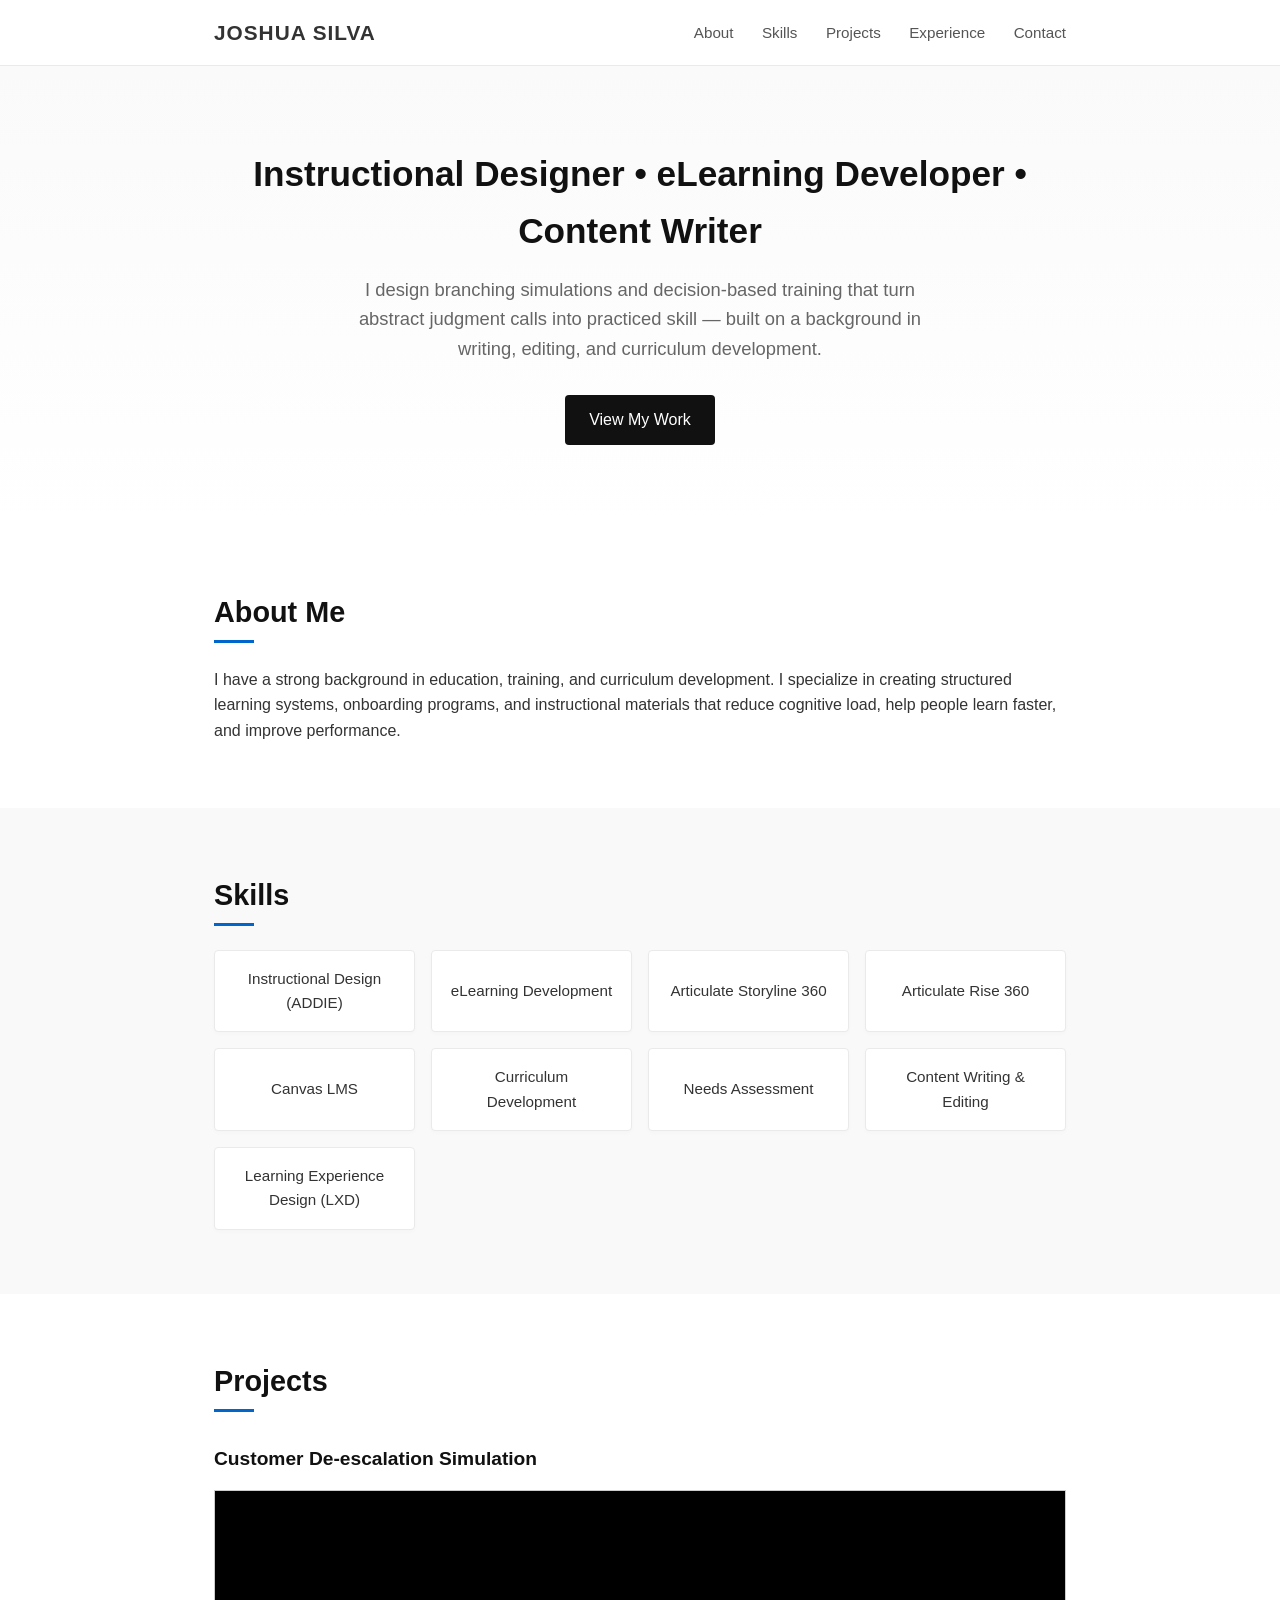
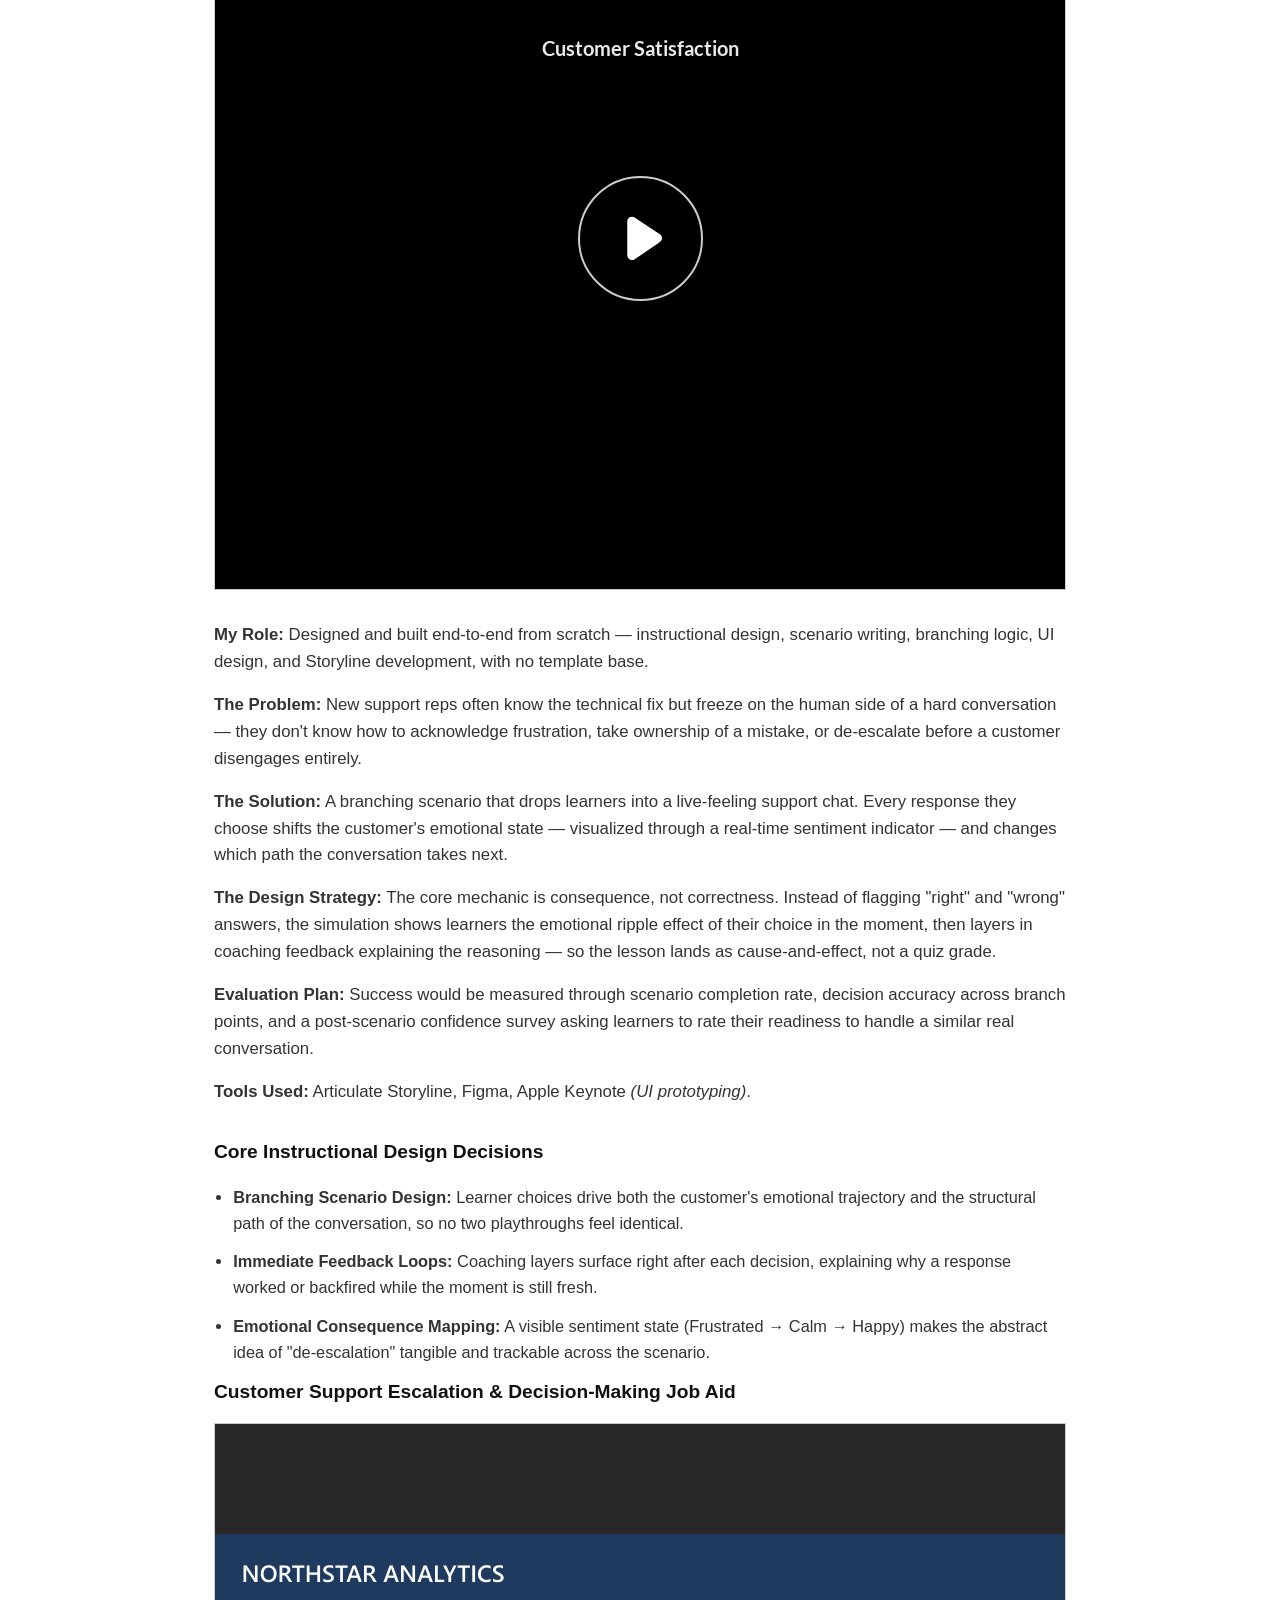
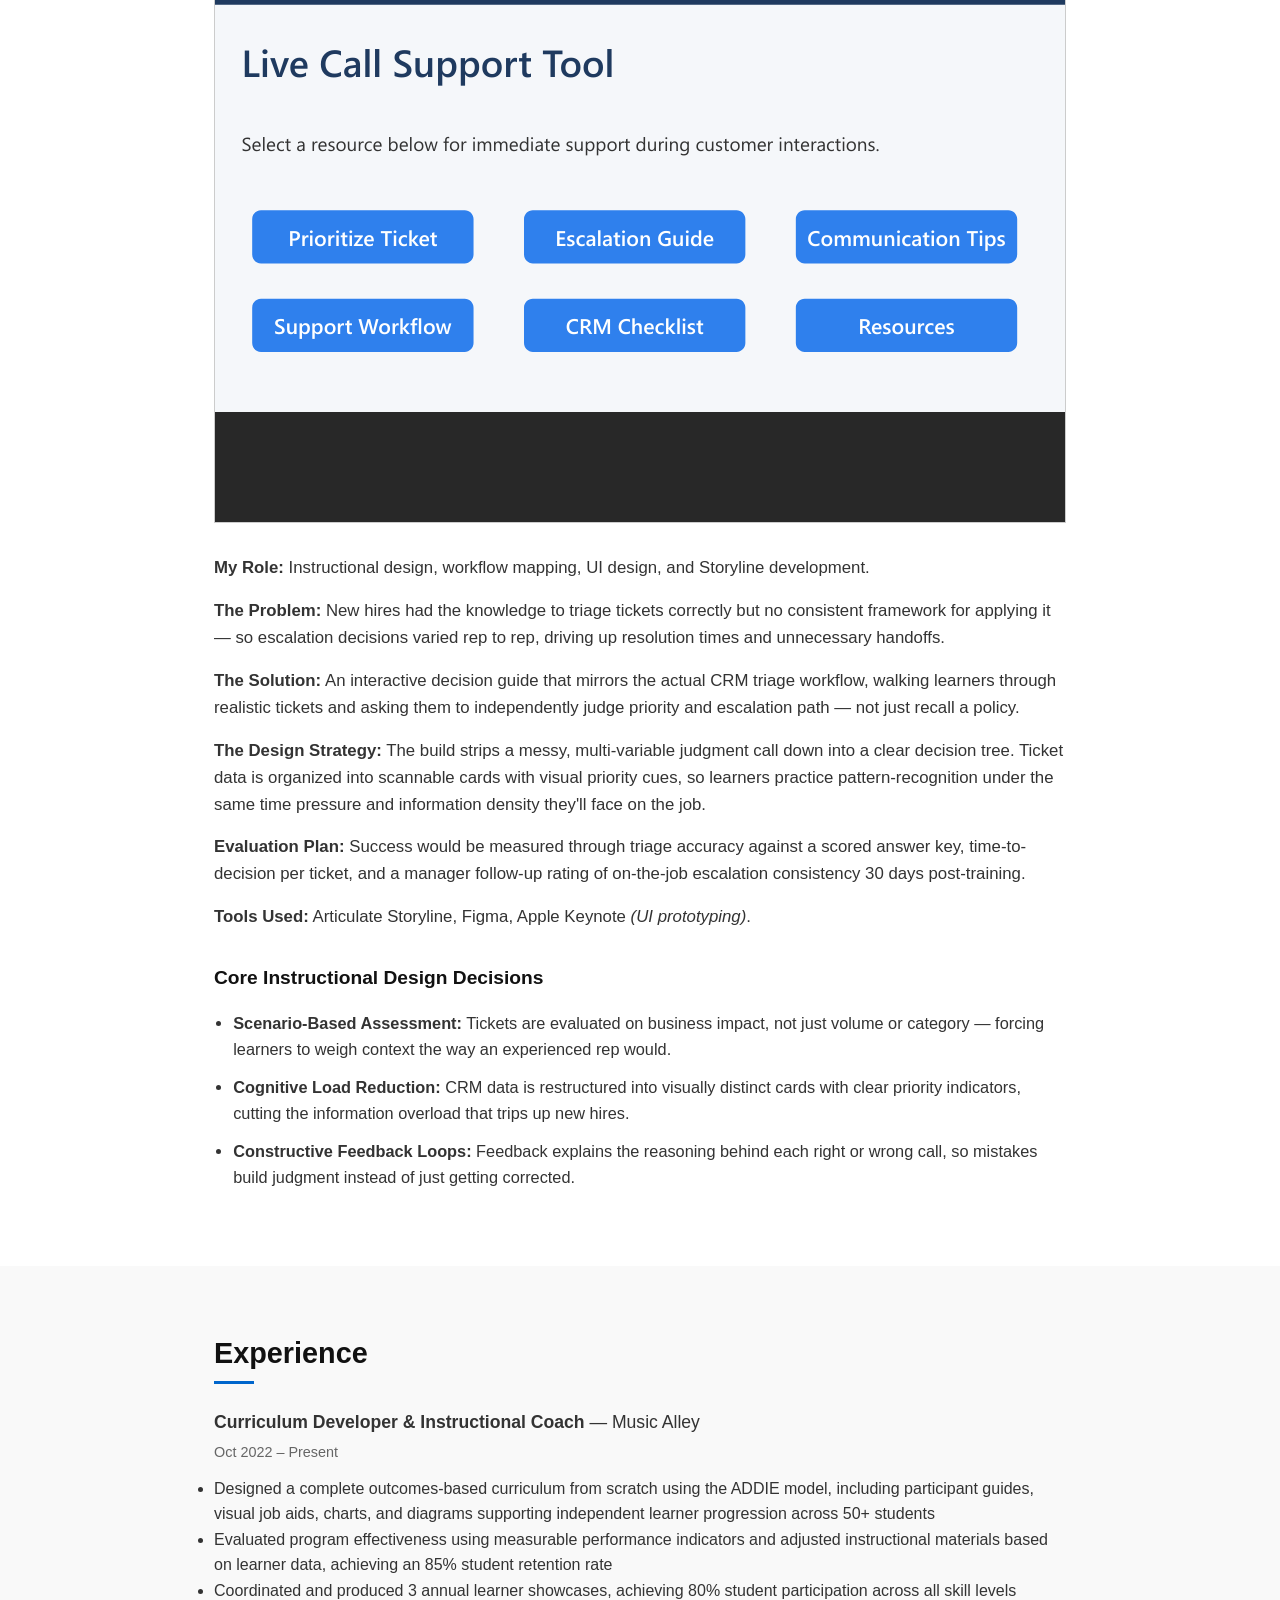
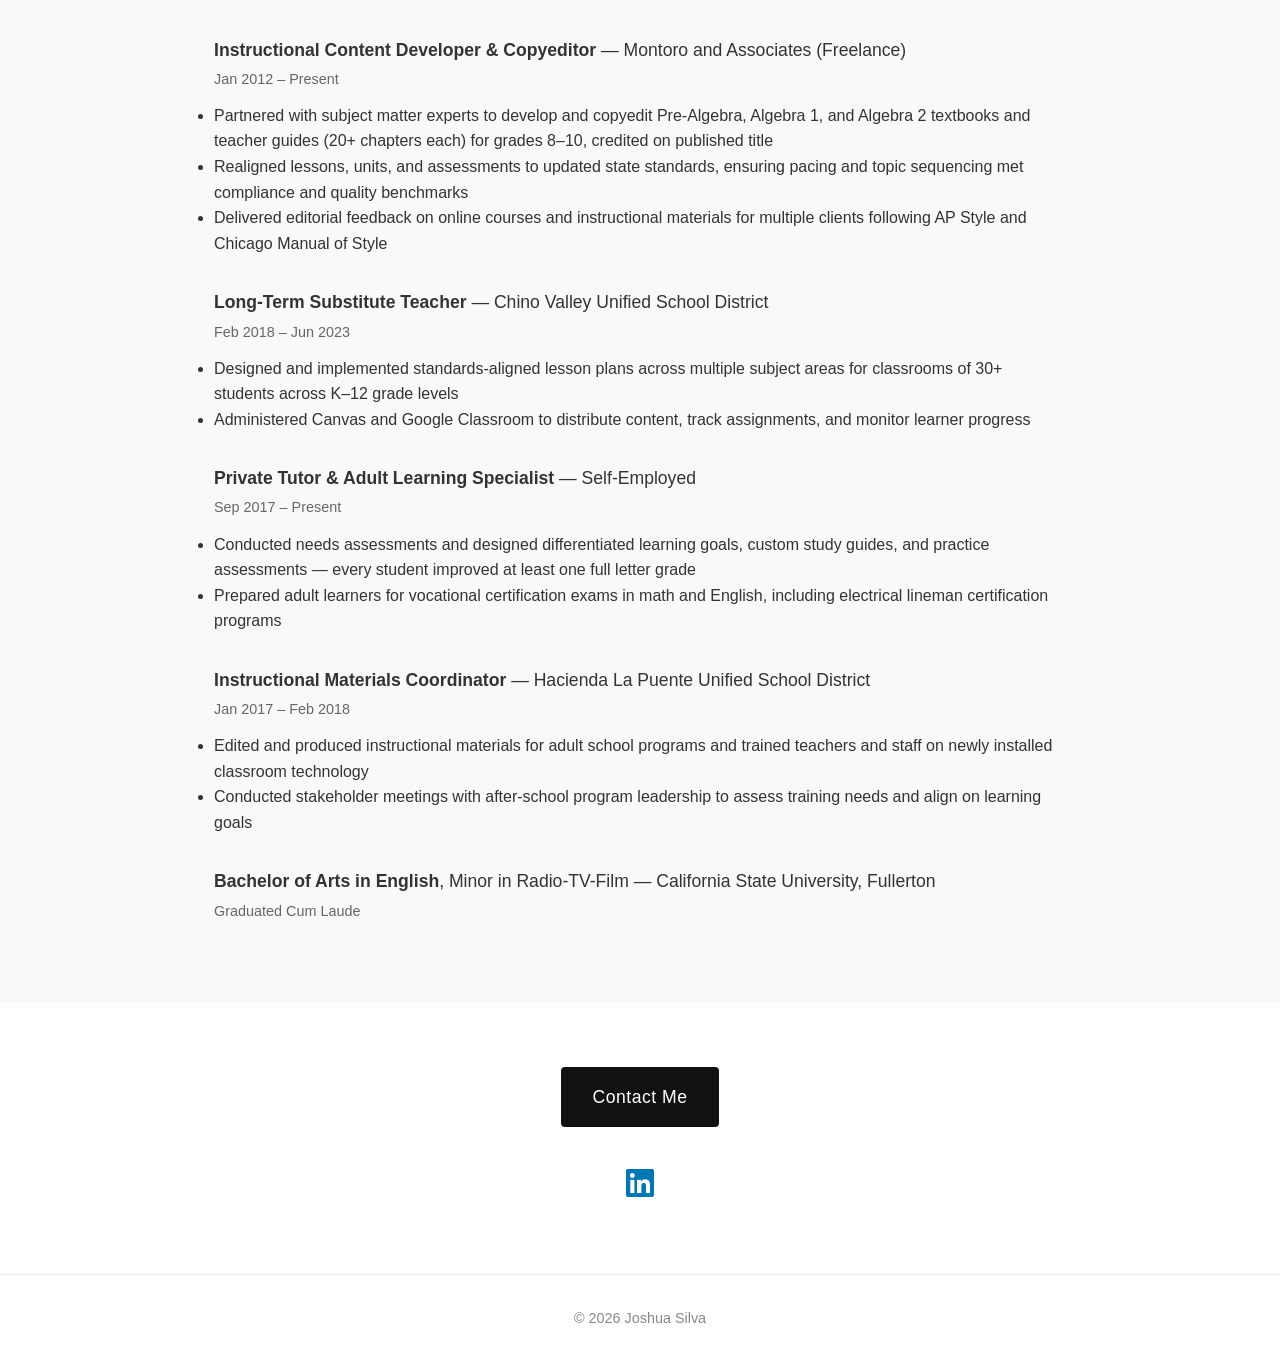
==== commit f3483369: "Update index.html" ====
--- a/index.html
+++ b/index.html
@@ -1,137 +1,3 @@
-
-Claude finished the response
-what would strnghen it further?
-
-
-Synthesized concrete portfolio enhancements beyond editorial refinement
-Synthesized concrete portfolio enhancements beyond editorial refinement
-Beyond the copy fixes we already covered, here's what would actually move the needle:
-
-1. Add "My Role" to both projects
-Since you used an E-Learning Heroes template as a visual base, a reviewer might wonder what's actually yours. Spell it out: scenario writing, branching logic, variable/trigger design, coaching content, UI adaptation. This is a fast, high-value fix.
-
-2. Prove the Storyline modules actually work in the embed
-This is the single biggest risk. An iframe pointing to a broken path, a slow-loading Storyline package, or a scenario that doesn't render right on mobile will undercut great writing instantly. Before you call this done, test the live embeds yourself — desktop and mobile, full click-through, both branches.
-
-3. Add a third project with a different shape
-Right now both flagship pieces are "branching scenario + coaching feedback + status indicator." Strong individually, but back-to-back they read as one skill demonstrated twice. A different format — a short explainer video, a job aid PDF, a Rise 360 microlearning module, something non-Storyline — would show range instead of one trick done twice.
-
-4. Add outcomes/evaluation thinking to at least one project
-The "Evaluation Plan" idea from ChatGPT was actually good — how would you know this training worked? Completion rate, decision accuracy, confidence surveys, whatever's realistic. Hiring managers in L&D specifically look for whether you think past "build" into "measure."
-
-5. Tighten the hero line
-"I design engaging learning experiences, training materials, and digital content that improve performance and clarity" is generic — it could sit on any ID portfolio. Given your actual differentiator (writing/editorial background + simulation-based training), the hero could say something more specific to you.
-
-6. Voiceover, if you're still planning it
-You mentioned wanting to record VO in Logic Pro. A fully voiced module reads as more finished/polished than silent click-through text, especially for a "customer conversation" scenario where tone of voice is literally the skill being taught.
-
-If I had to rank these by effort-to-impact: #1 and #2 first (cheap, high stakes), #4 next (cheap, differentiates you), then #3 and #6 if you have the bandwidth before applying.
-
-Since you used an E-Learning Heroes template as a visual base, a reviewer might wonder what's actually yours.
-
-NOT TRUE I MADE IT FROM SCRACTH!
-
-I TESTED IT IT WORKS!
-
-so I want it to be 10/10
-
-
-Recalibrated credit attribution and strategized path to perfection
-Recalibrated credit attribution and strategized path to perfection
-Got it — thanks for the correction, that's good to know. I'll drop that assumption.
-
-That actually strengthens the "My Role" case rather than weakening it — if you built the whole thing from scratch (visual design, branching logic, coaching content, all of it), that's a more impressive claim than adapting a template, and it's worth stating explicitly so a reviewer doesn't assume it's templated. Something like: "Designed and built end-to-end in Articulate Storyline — including UI, branching logic, variable-driven interactivity, and coaching content — with no template base."
-
-And good, glad the embeds are tested and working — that removes the biggest risk on the list.
-
-So here's what's left between "strong" and "10/10":
-
-"My Role" line — now even more worth adding, framed as built-from-scratch, not adapted.
-A third project in a different format — still the main gap. Two branching sims back-to-back demonstrate the same skill twice. A job aid, microlearning module, or something non-Storyline would show range.
-Evaluation Plan on at least one project — signals you think about measuring effectiveness, not just building.
-Hero line — still generic, doesn't reflect your specific strengths (writing background + simulation design).
-Voiceover — if you're still planning to record in Logic Pro, this pushes "portfolio piece" toward "finished product."
-Realistically, #1 and #3 are quick text additions I can help you write right now. #2, #4, and #5 are actual production work.
-
-Want me to draft the corrected "My Role" line and an "Evaluation Plan" section for both projects, and get your index.html to reflect all of it?
-
-yes do 1 and 3. you cant do 2 (give me a script) 4 and 5?
-
-
-Strategized workarounds for project constraints and alternative deliverables
-Strategized workarounds for project constraints and alternative deliverables
-Right — I can't build a third project or record voiceover audio for you. What I can do: write a script/outline for a third project idea (so you'd have a blueprint to build from), and write VO scripts for your existing modules (you'd still need to record them in Logic Pro). Let me do 1, 3, and 4 now, and set up 2 and 5 as follow-ups.
-
-1. "My Role"
-
-Customer De-escalation Simulation:
-
-My Role: Designed and built end-to-end from scratch — instructional design, scenario writing, branching logic, UI design, and Storyline development, with no template base.
-
-Customer Support Escalation & Decision-Making Job Aid:
-
-My Role: Instructional design, workflow mapping, UI design, and Storyline development.
-
-3. "Evaluation Plan"
-
-Customer De-escalation Simulation:
-
-Evaluation Plan: Success would be measured through scenario completion rate, decision accuracy across branch points, and a post-scenario confidence survey asking learners to rate their readiness to handle a similar real conversation.
-
-Customer Support Escalation & Decision-Making Job Aid:
-
-Evaluation Plan: Success would be measured through triage accuracy against a scored answer key, time-to-decision per ticket, and a manager follow-up rating of on-the-job escalation consistency 30 days post-training.
-
-4. Hero line options (pick one, or I can generate more):
-
-"I design branching simulations and decision-based training that turn abstract judgment calls into practiced skill — built on a background in writing, editing, and curriculum development."
-
-"Instructional Designer who builds interactive, consequence-driven training — not just knowledge checks — grounded in a background in writing and curriculum development."
-
-Want me to fold 1, 3, and your chosen hero line into index.html now? And separately — should I draft the VO script for the two existing modules, and/or a script/outline for a third project idea?
-
-yes please
-
-
-Orchestrated multi-phase project execution with strategic defaults
-Orchestrated multi-phase project execution with strategic defaults
-I'll go with the first hero line option (leads with your differentiator — branching/consequence-driven design plus the writing background). Updating the file now, then I'll draft the VO scripts and third-project outline separately.
-
-
-Create updated index.html with My Role, Evaluation Plan, and new hero line
-Create updated index.html with My Role, Evaluation Plan, and new hero line
-
-Create updated index.html with My Role, Evaluation Plan, and new hero line
-index.html
-Done
-Now the two follow-ups you asked for:
-
-VO Script — Customer De-escalation Simulation
-Since I haven't seen your actual slide text, this is a framework/placeholder script by scenario beat — swap in your real ticket details and branch copy, but the tone/pacing guidance holds:
-
-Intro screen: Calm, direct, sets stakes. "You're about to handle a live support conversation. Your choices shape how it goes."
-Customer opening message (Frustrated state): Read with real frustration, not cartoonish anger — clipped sentences, slightly faster pace.
-Good-choice branch coaching: Warm, affirming, but explain the why — "Notice how acknowledging the issue first, before jumping to a fix, is what shifted things."
-Poor-choice branch coaching: Neutral, not scolding — "That response was technically accurate, but it skipped past what the customer needed to hear first."
-Resolution (Happy state): Noticeably lighter tone/pace than the opening — the contrast is what sells the "de-escalation" arc.
-Third Project Outline — for range
-"New Hire Onboarding Microlearning" built in Rise 360 (different tool, different format, deliberately not another Storyline branching sim):
-
-5–6 short lessons: Company/product overview, CRM navigation, communication tone guide, escalation quick-reference, first-week checklist
-Format: mix of text blocks, a labeled-graphic interaction, a short knowledge check, embedded job-aid PDF
-Positions you as someone who can build both high-fidelity simulations and fast, scannable microlearning — which is what most L&D teams actually need day-to-day
-Both index.html changes are live in the file above — want me to also draft the VO script for the job aid module, or flesh out full lesson content for the Rise 360 outline?
-
-
-
-
-
-
-
-Claude is AI and can make mistakes. Please double-check responses.
-
-
-Index · HTML
 <!DOCTYPE html>
 <html lang="en">
 <head>
@@ -142,7 +8,7 @@
   <link rel="stylesheet" href="https://cdnjs.cloudflare.com/ajax/libs/font-awesome/6.4.0/css/all.min.css" />
 </head>
 <body>
- 
+
   <header>
     <div class="container nav">
       <h1 class="logo">Joshua Silva</h1>
@@ -155,7 +21,7 @@
       </nav>
     </div>
   </header>
- 
+
   <section class="hero">
     <div class="container">
       <h2>Instructional Designer • eLearning Developer • Content Writer</h2>
@@ -163,7 +29,7 @@
       <a class="btn" href="#projects">View My Work</a>
     </div>
   </section>
- 
+
   <section id="about" class="section">
     <div class="container">
       <h2>About Me</h2>
@@ -172,7 +38,7 @@
       </p>
     </div>
   </section>
- 
+
   <section id="skills" class="section alt">
     <div class="container">
       <h2>Skills</h2>
@@ -189,105 +55,105 @@
       </div>
     </div>
   </section>
- 
+
   <section id="projects" class="section">
     <div class="container">
- 
+
       <h2 style="margin-bottom: 2rem;">Projects</h2>
- 
+
       <!-- PROJECT 1: Customer De-escalation Simulation -->
       <div class="project">
- 
+
         <h4 style="font-size: 1.2rem; margin-bottom: 1rem; color: #111;">
           Customer De-escalation Simulation
         </h4>
- 
+
         <div style="width: 100%; height: 700px; border: 1px solid #ccc; margin-bottom: 2rem;">
           <iframe
             src="customer_satisf/story.html"
             style="width: 100%; height: 100%; border: none;">
           </iframe>
         </div>
- 
+
         <div class="case-study-details">
- 
+
           <p><strong>My Role:</strong> Designed and built end-to-end from scratch — instructional design, scenario writing, branching logic, UI design, and Storyline development, with no template base.</p>
- 
+
           <p><strong>The Problem:</strong> New support reps often know the technical fix but freeze on the human side of a hard conversation — they don't know how to acknowledge frustration, take ownership of a mistake, or de-escalate before a customer disengages entirely.</p>
- 
+
           <p><strong>The Solution:</strong> A branching scenario that drops learners into a live-feeling support chat. Every response they choose shifts the customer's emotional state — visualized through a real-time sentiment indicator — and changes which path the conversation takes next.</p>
- 
+
           <p><strong>The Design Strategy:</strong> The core mechanic is consequence, not correctness. Instead of flagging "right" and "wrong" answers, the simulation shows learners the emotional ripple effect of their choice in the moment, then layers in coaching feedback explaining the reasoning — so the lesson lands as cause-and-effect, not a quiz grade.</p>
- 
+
           <p><strong>Evaluation Plan:</strong> Success would be measured through scenario completion rate, decision accuracy across branch points, and a post-scenario confidence survey asking learners to rate their readiness to handle a similar real conversation.</p>
- 
+
           <p style="margin-bottom: 2rem;"><strong>Tools Used:</strong> Articulate Storyline, Figma, Apple Keynote <em>(UI prototyping)</em>.</p>
- 
+
           <h4 style="font-size: 1.2rem; margin-bottom: 1rem; color: #111;">
             Core Instructional Design Decisions
           </h4>
- 
+
           <ul>
             <li><strong>Branching Scenario Design:</strong> Learner choices drive both the customer's emotional trajectory and the structural path of the conversation, so no two playthroughs feel identical.</li>
- 
+
             <li><strong>Immediate Feedback Loops:</strong> Coaching layers surface right after each decision, explaining why a response worked or backfired while the moment is still fresh.</li>
- 
+
             <li><strong>Emotional Consequence Mapping:</strong> A visible sentiment state (Frustrated → Calm → Happy) makes the abstract idea of "de-escalation" tangible and trackable across the scenario.</li>
           </ul>
- 
-        </div>
-      </div>
- 
+
+        </div>
+      </div>
+
       <!-- PROJECT 2: Customer Support Escalation Job Aid -->
       <div class="project">
- 
+
         <h4 style="font-size: 1.2rem; margin-bottom: 1rem; color: #111;">
           Customer Support Escalation & Decision-Making Job Aid
         </h4>
- 
+
         <div style="width: 100%; height: 700px; border: 1px solid #ccc; margin-bottom: 2rem;">
           <iframe
             src="northstar_jobaid/story.html"
             style="width: 100%; height: 100%; border: none;">
           </iframe>
         </div>
- 
+
         <div class="case-study-details">
- 
+
           <p><strong>My Role:</strong> Instructional design, workflow mapping, UI design, and Storyline development.</p>
- 
+
           <p><strong>The Problem:</strong> New hires had the knowledge to triage tickets correctly but no consistent framework for applying it — so escalation decisions varied rep to rep, driving up resolution times and unnecessary handoffs.</p>
- 
+
           <p><strong>The Solution:</strong> An interactive decision guide that mirrors the actual CRM triage workflow, walking learners through realistic tickets and asking them to independently judge priority and escalation path — not just recall a policy.</p>
- 
+
           <p><strong>The Design Strategy:</strong> The build strips a messy, multi-variable judgment call down into a clear decision tree. Ticket data is organized into scannable cards with visual priority cues, so learners practice pattern-recognition under the same time pressure and information density they'll face on the job.</p>
- 
+
           <p><strong>Evaluation Plan:</strong> Success would be measured through triage accuracy against a scored answer key, time-to-decision per ticket, and a manager follow-up rating of on-the-job escalation consistency 30 days post-training.</p>
- 
+
           <p style="margin-bottom: 2rem;"><strong>Tools Used:</strong> Articulate Storyline, Figma, Apple Keynote <em>(UI prototyping)</em>.</p>
- 
+
           <h4 style="font-size: 1.2rem; margin-bottom: 1rem; color: #111;">
             Core Instructional Design Decisions
           </h4>
- 
+
           <ul>
             <li><strong>Scenario-Based Assessment:</strong> Tickets are evaluated on business impact, not just volume or category — forcing learners to weigh context the way an experienced rep would.</li>
- 
+
             <li><strong>Cognitive Load Reduction:</strong> CRM data is restructured into visually distinct cards with clear priority indicators, cutting the information overload that trips up new hires.</li>
- 
+
             <li><strong>Constructive Feedback Loops:</strong> Feedback explains the reasoning behind each right or wrong call, so mistakes build judgment instead of just getting corrected.</li>
           </ul>
- 
-        </div>
-      </div>
- 
-    </div>
-  </section>
- 
+
+        </div>
+      </div>
+
+    </div>
+  </section>
+
   <section id="experience" class="section alt">
     <div class="container">
       <h2>Experience</h2>
- 
+
       <div style="margin-bottom: 2rem;">
         <p style="margin-bottom: 0.25rem;"><strong>Curriculum Developer & Instructional Coach</strong> — Music Alley</p>
         <p style="color: #666; font-size: 0.9rem; margin-bottom: 0.75rem;">Oct 2022 – Present</p>
@@ -297,7 +163,7 @@
           <li>Coordinated and produced 3 annual learner showcases, achieving 80% student participation across all skill levels</li>
         </ul>
       </div>
- 
+
       <div style="margin-bottom: 2rem;">
         <p style="margin-bottom: 0.25rem;"><strong>Instructional Content Developer & Copyeditor</strong> — Montoro and Associates (Freelance)</p>
         <p style="color: #666; font-size: 0.9rem; margin-bottom: 0.75rem;">Jan 2012 – Present</p>
@@ -307,7 +173,7 @@
           <li>Delivered editorial feedback on online courses and instructional materials for multiple clients following AP Style and Chicago Manual of Style</li>
         </ul>
       </div>
- 
+
       <div style="margin-bottom: 2rem;">
         <p style="margin-bottom: 0.25rem;"><strong>Long-Term Substitute Teacher</strong> — Chino Valley Unified School District</p>
         <p style="color: #666; font-size: 0.9rem; margin-bottom: 0.75rem;">Feb 2018 – Jun 2023</p>
@@ -316,7 +182,7 @@
           <li>Administered Canvas and Google Classroom to distribute content, track assignments, and monitor learner progress</li>
         </ul>
       </div>
- 
+
       <div style="margin-bottom: 2rem;">
         <p style="margin-bottom: 0.25rem;"><strong>Private Tutor & Adult Learning Specialist</strong> — Self-Employed</p>
         <p style="color: #666; font-size: 0.9rem; margin-bottom: 0.75rem;">Sep 2017 – Present</p>
@@ -325,7 +191,7 @@
           <li>Prepared adult learners for vocational certification exams in math and English, including electrical lineman certification programs</li>
         </ul>
       </div>
- 
+
       <div style="margin-bottom: 2rem;">
         <p style="margin-bottom: 0.25rem;"><strong>Instructional Materials Coordinator</strong> — Hacienda La Puente Unified School District</p>
         <p style="color: #666; font-size: 0.9rem; margin-bottom: 0.75rem;">Jan 2017 – Feb 2018</p>
@@ -334,38 +200,37 @@
           <li>Conducted stakeholder meetings with after-school program leadership to assess training needs and align on learning goals</li>
         </ul>
       </div>
- 
+
       <div>
         <p style="margin-bottom: 0.25rem;"><strong>Bachelor of Arts in English</strong>, Minor in Radio-TV-Film — California State University, Fullerton</p>
         <p style="color: #666; font-size: 0.9rem;">Graduated Cum Laude</p>
       </div>
- 
-    </div>
-  </section>
- 
+
+    </div>
+  </section>
+
   <!-- CONTACT -->
   <section id="contact" class="section" style="padding: 4rem 0;">
     <div class="container" style="text-align: center;">
- 
+
       <!-- Center-aligned Interactive Email Trigger Button -->
       <div style="margin-bottom: 2rem;">
         <a class="btn" href="mailto:joshcjsilva@gmail.com" style="padding: 1rem 2rem; font-size: 1.1rem; letter-spacing: 0.5px; display: inline-block;">Contact Me</a>
       </div>
- 
+
       <!-- Center-aligned Clickable LinkedIn Logo -->
       <div class="social-links" style="display: flex; justify-content: center; font-size: 2rem;">
         <a href="https://www.linkedin.com/in/joshua-s-77379b315" target="_blank" rel="noopener noreferrer" style="color: #0077b5;">
           <i class="fab fa-linkedin"></i>
         </a>
       </div>
- 
-    </div>
-  </section>
- 
+
+    </div>
+  </section>
+
   <footer>
     <p>© 2026 Joshua Silva</p>
   </footer>
- 
+
 </body>
 </html>
- 
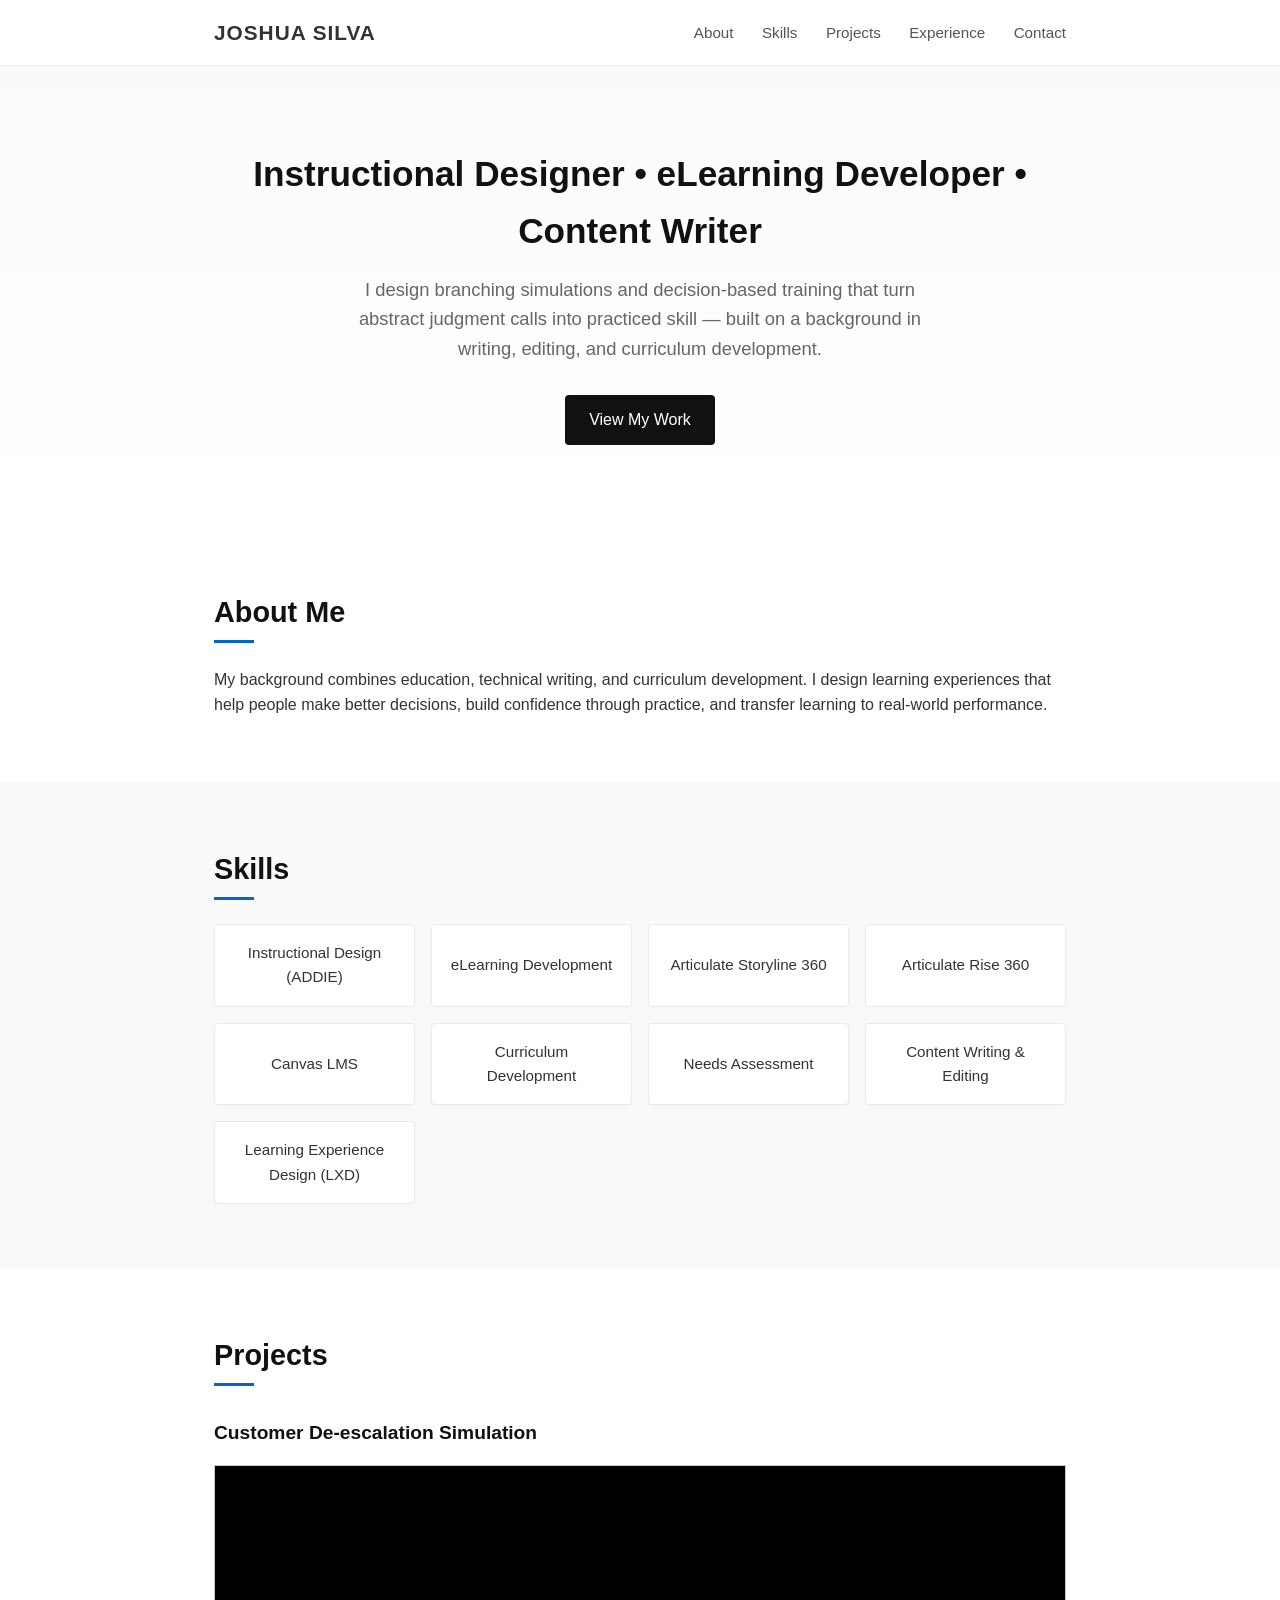
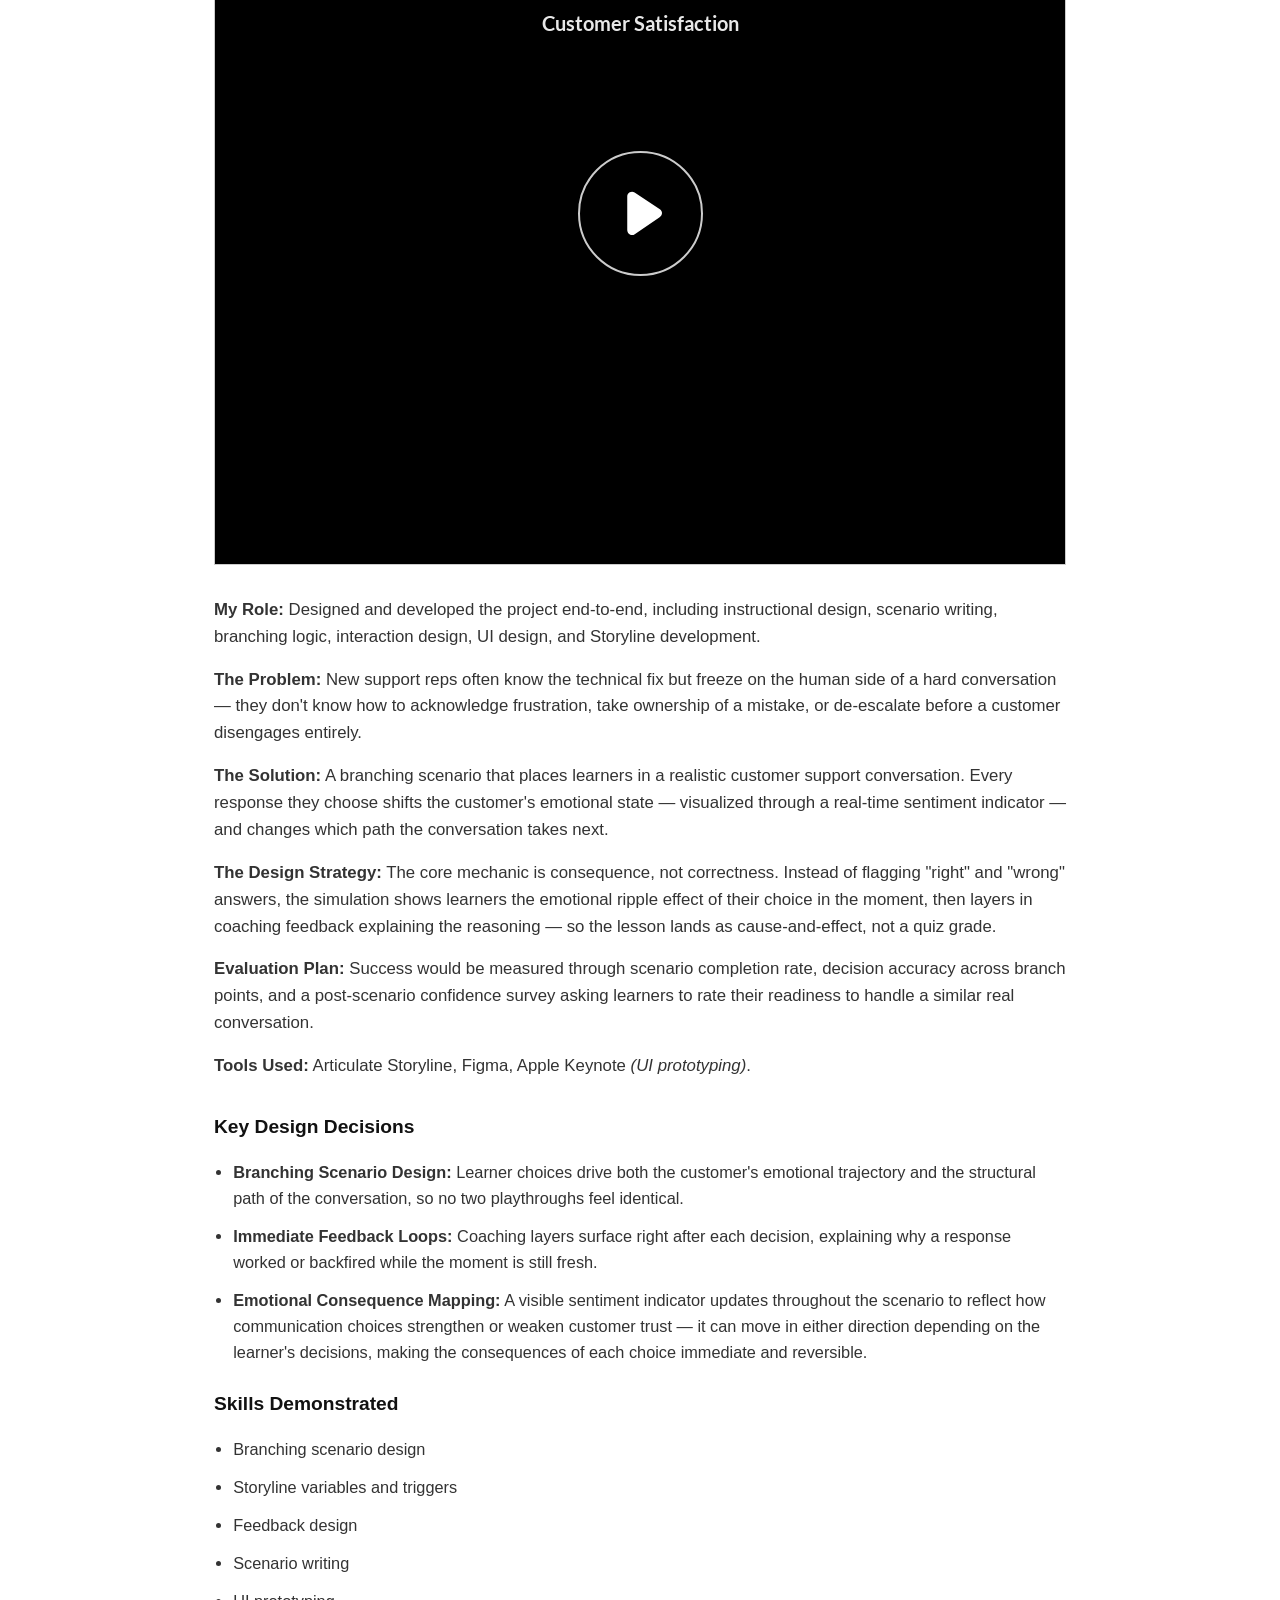
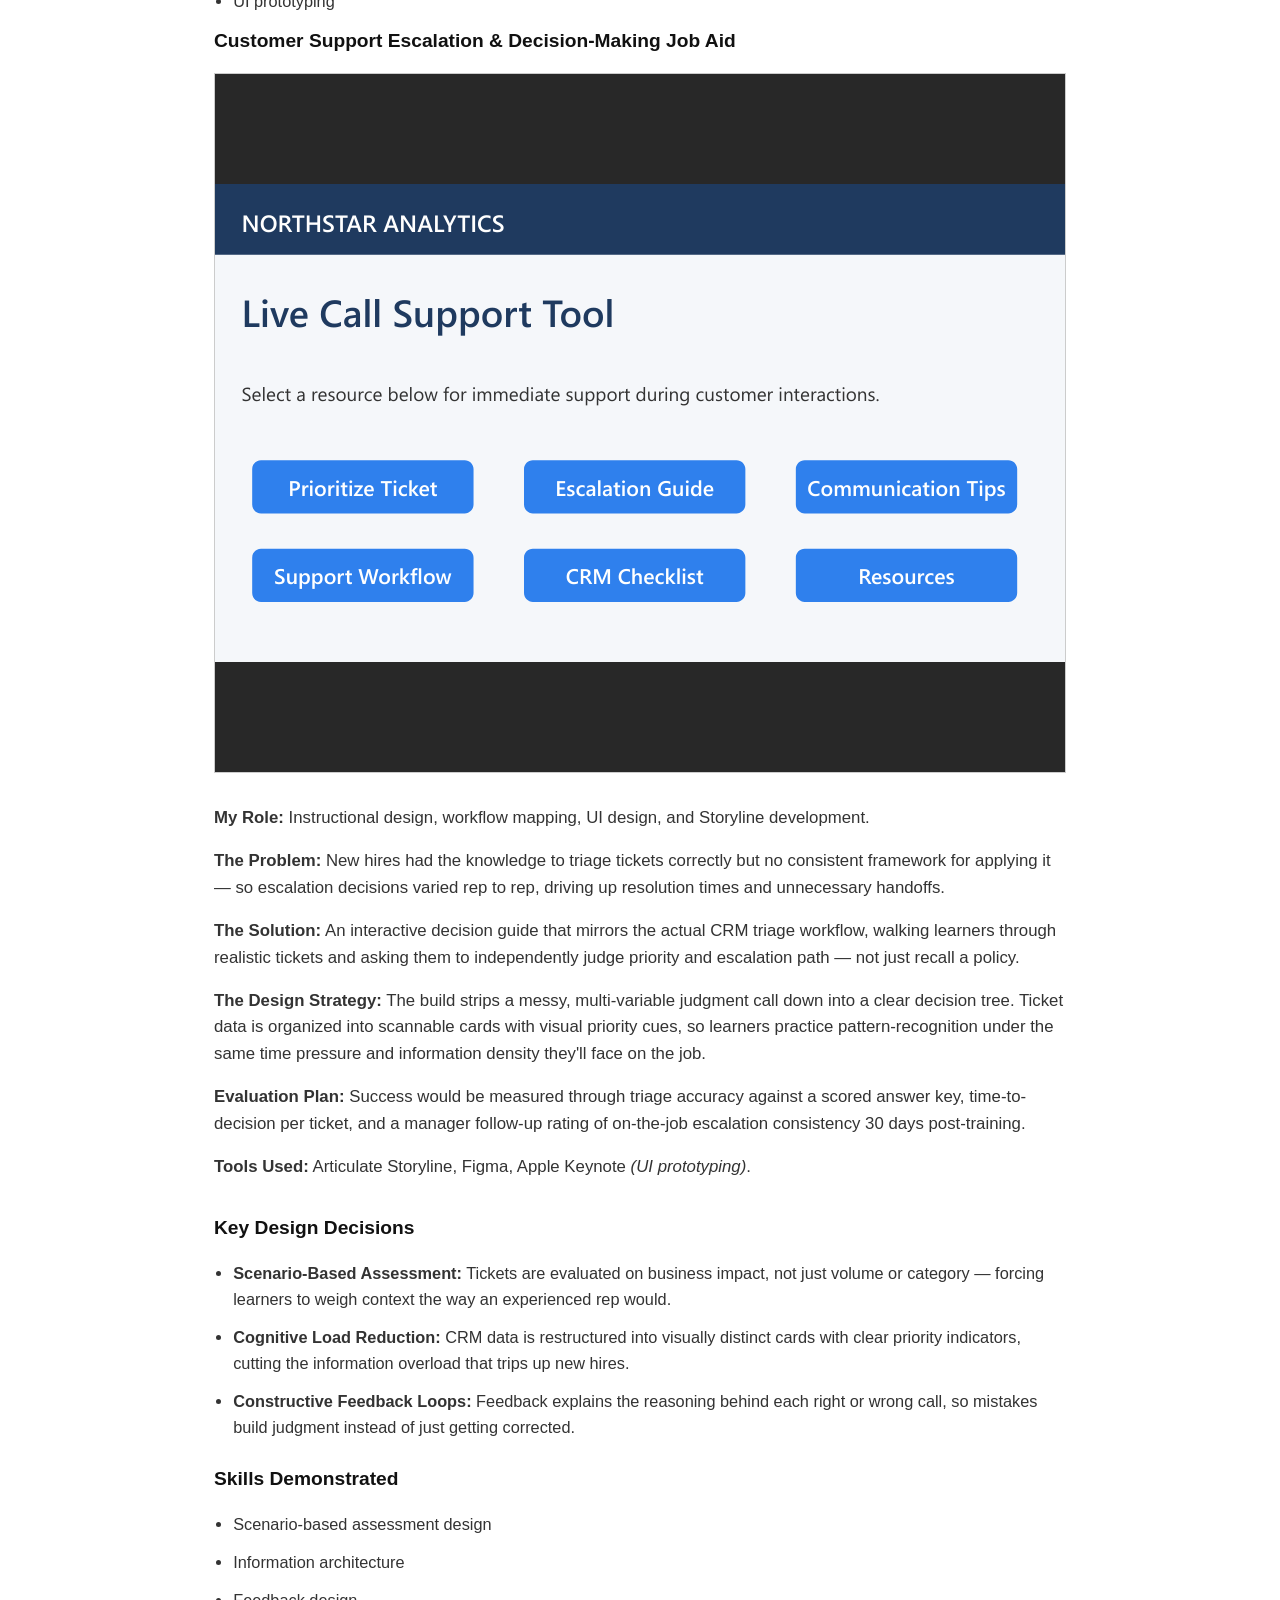
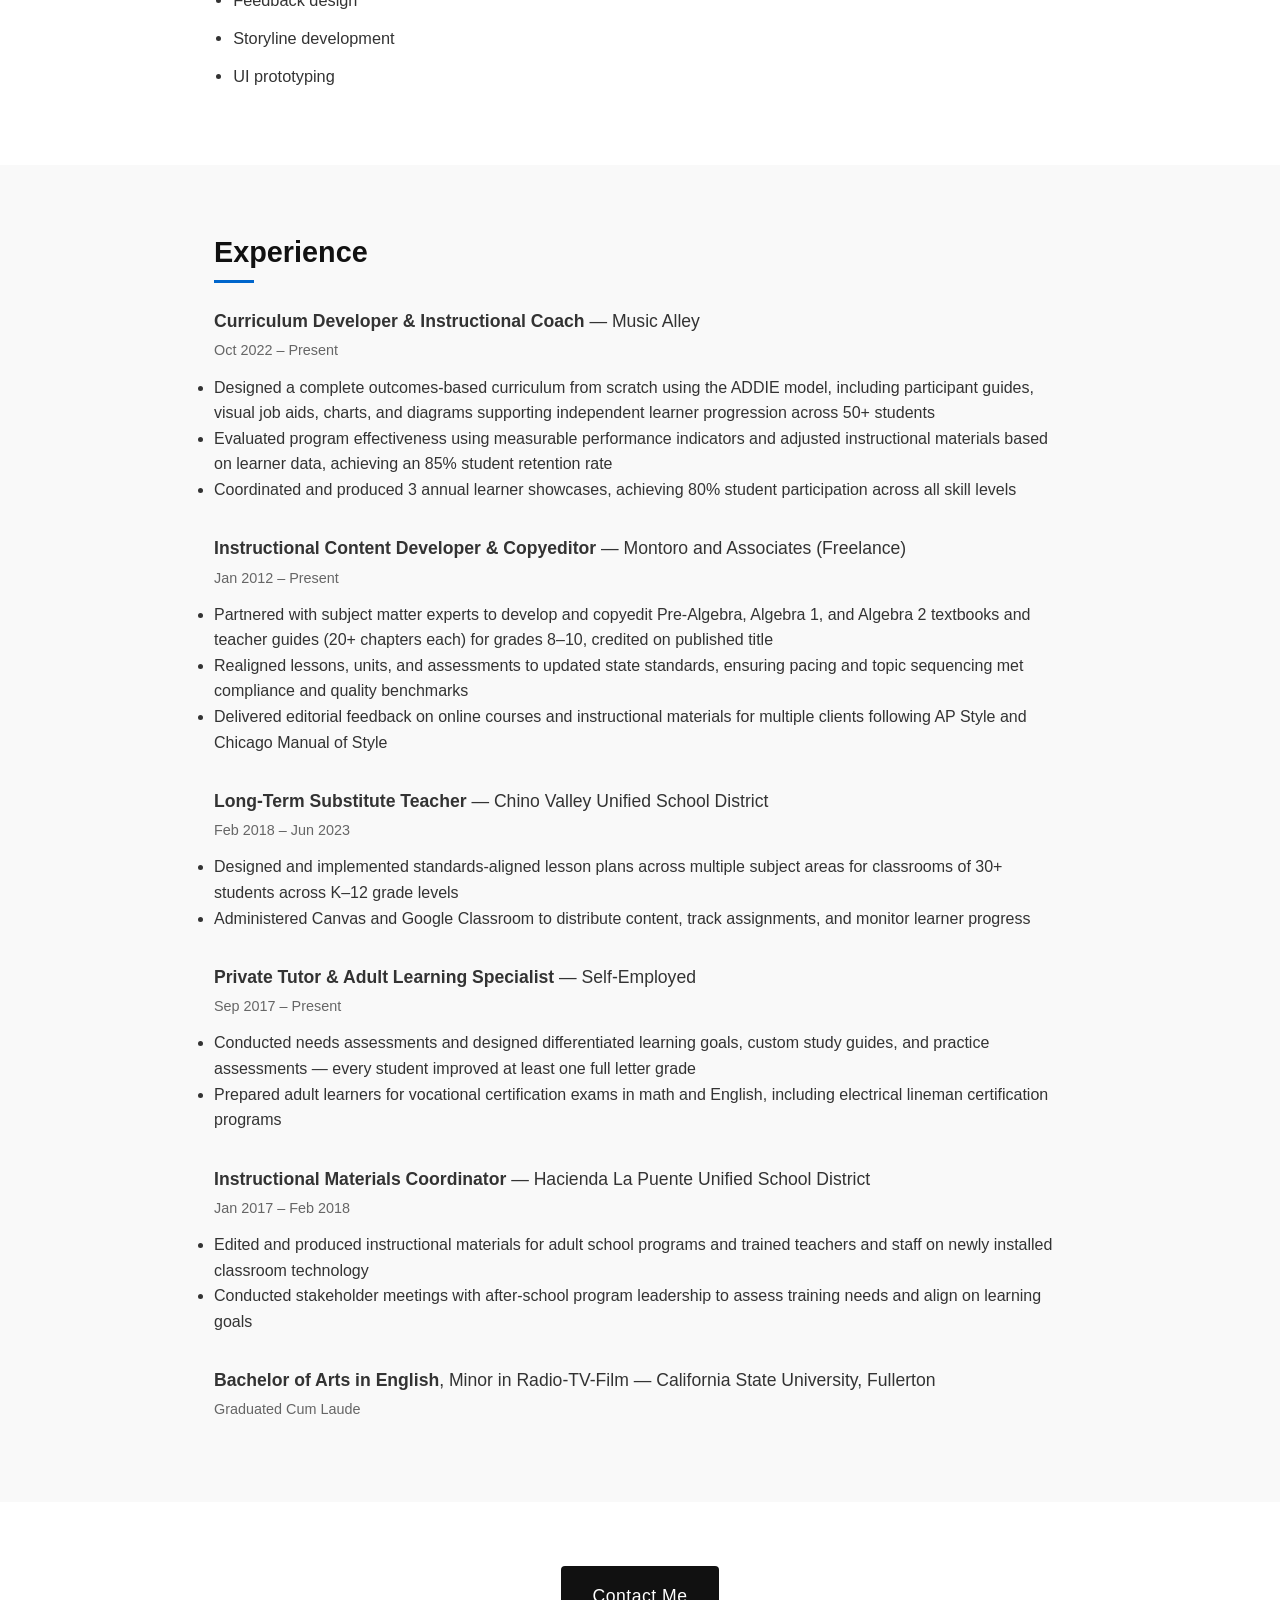
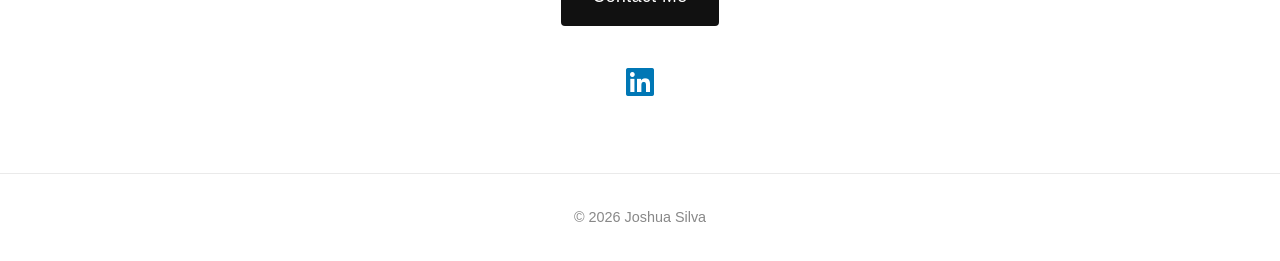
==== commit 196c7623: "Update index.html" ====
--- a/index.html
+++ b/index.html
@@ -34,7 +34,7 @@
     <div class="container">
       <h2>About Me</h2>
       <p>
-        I have a strong background in education, training, and curriculum development. I specialize in creating structured learning systems, onboarding programs, and instructional materials that reduce cognitive load, help people learn faster, and improve performance.
+        My background combines education, technical writing, and curriculum development. I design learning experiences that help people make better decisions, build confidence through practice, and transfer learning to real-world performance.
       </p>
     </div>
   </section>
@@ -77,11 +77,11 @@
 
         <div class="case-study-details">
 
-          <p><strong>My Role:</strong> Designed and built end-to-end from scratch — instructional design, scenario writing, branching logic, UI design, and Storyline development, with no template base.</p>
+          <p><strong>My Role:</strong> Designed and developed the project end-to-end, including instructional design, scenario writing, branching logic, interaction design, UI design, and Storyline development.</p>
 
           <p><strong>The Problem:</strong> New support reps often know the technical fix but freeze on the human side of a hard conversation — they don't know how to acknowledge frustration, take ownership of a mistake, or de-escalate before a customer disengages entirely.</p>
 
-          <p><strong>The Solution:</strong> A branching scenario that drops learners into a live-feeling support chat. Every response they choose shifts the customer's emotional state — visualized through a real-time sentiment indicator — and changes which path the conversation takes next.</p>
+          <p><strong>The Solution:</strong> A branching scenario that places learners in a realistic customer support conversation. Every response they choose shifts the customer's emotional state — visualized through a real-time sentiment indicator — and changes which path the conversation takes next.</p>
 
           <p><strong>The Design Strategy:</strong> The core mechanic is consequence, not correctness. Instead of flagging "right" and "wrong" answers, the simulation shows learners the emotional ripple effect of their choice in the moment, then layers in coaching feedback explaining the reasoning — so the lesson lands as cause-and-effect, not a quiz grade.</p>
 
@@ -90,7 +90,7 @@
           <p style="margin-bottom: 2rem;"><strong>Tools Used:</strong> Articulate Storyline, Figma, Apple Keynote <em>(UI prototyping)</em>.</p>
 
           <h4 style="font-size: 1.2rem; margin-bottom: 1rem; color: #111;">
-            Core Instructional Design Decisions
+            Key Design Decisions
           </h4>
 
           <ul>
@@ -98,7 +98,19 @@
 
             <li><strong>Immediate Feedback Loops:</strong> Coaching layers surface right after each decision, explaining why a response worked or backfired while the moment is still fresh.</li>
 
-            <li><strong>Emotional Consequence Mapping:</strong> A visible sentiment state (Frustrated → Calm → Happy) makes the abstract idea of "de-escalation" tangible and trackable across the scenario.</li>
+            <li><strong>Emotional Consequence Mapping:</strong> A visible sentiment indicator updates throughout the scenario to reflect how communication choices strengthen or weaken customer trust — it can move in either direction depending on the learner's decisions, making the consequences of each choice immediate and reversible.</li>
+          </ul>
+
+          <h4 style="font-size: 1.2rem; margin: 1.5rem 0 1rem;">
+            Skills Demonstrated
+          </h4>
+
+          <ul>
+            <li>Branching scenario design</li>
+            <li>Storyline variables and triggers</li>
+            <li>Feedback design</li>
+            <li>Scenario writing</li>
+            <li>UI prototyping</li>
           </ul>
 
         </div>
@@ -133,7 +145,7 @@
           <p style="margin-bottom: 2rem;"><strong>Tools Used:</strong> Articulate Storyline, Figma, Apple Keynote <em>(UI prototyping)</em>.</p>
 
           <h4 style="font-size: 1.2rem; margin-bottom: 1rem; color: #111;">
-            Core Instructional Design Decisions
+            Key Design Decisions
           </h4>
 
           <ul>
@@ -142,6 +154,18 @@
             <li><strong>Cognitive Load Reduction:</strong> CRM data is restructured into visually distinct cards with clear priority indicators, cutting the information overload that trips up new hires.</li>
 
             <li><strong>Constructive Feedback Loops:</strong> Feedback explains the reasoning behind each right or wrong call, so mistakes build judgment instead of just getting corrected.</li>
+          </ul>
+
+          <h4 style="font-size: 1.2rem; margin: 1.5rem 0 1rem;">
+            Skills Demonstrated
+          </h4>
+
+          <ul>
+            <li>Scenario-based assessment design</li>
+            <li>Information architecture</li>
+            <li>Feedback design</li>
+            <li>Storyline development</li>
+            <li>UI prototyping</li>
           </ul>
 
         </div>
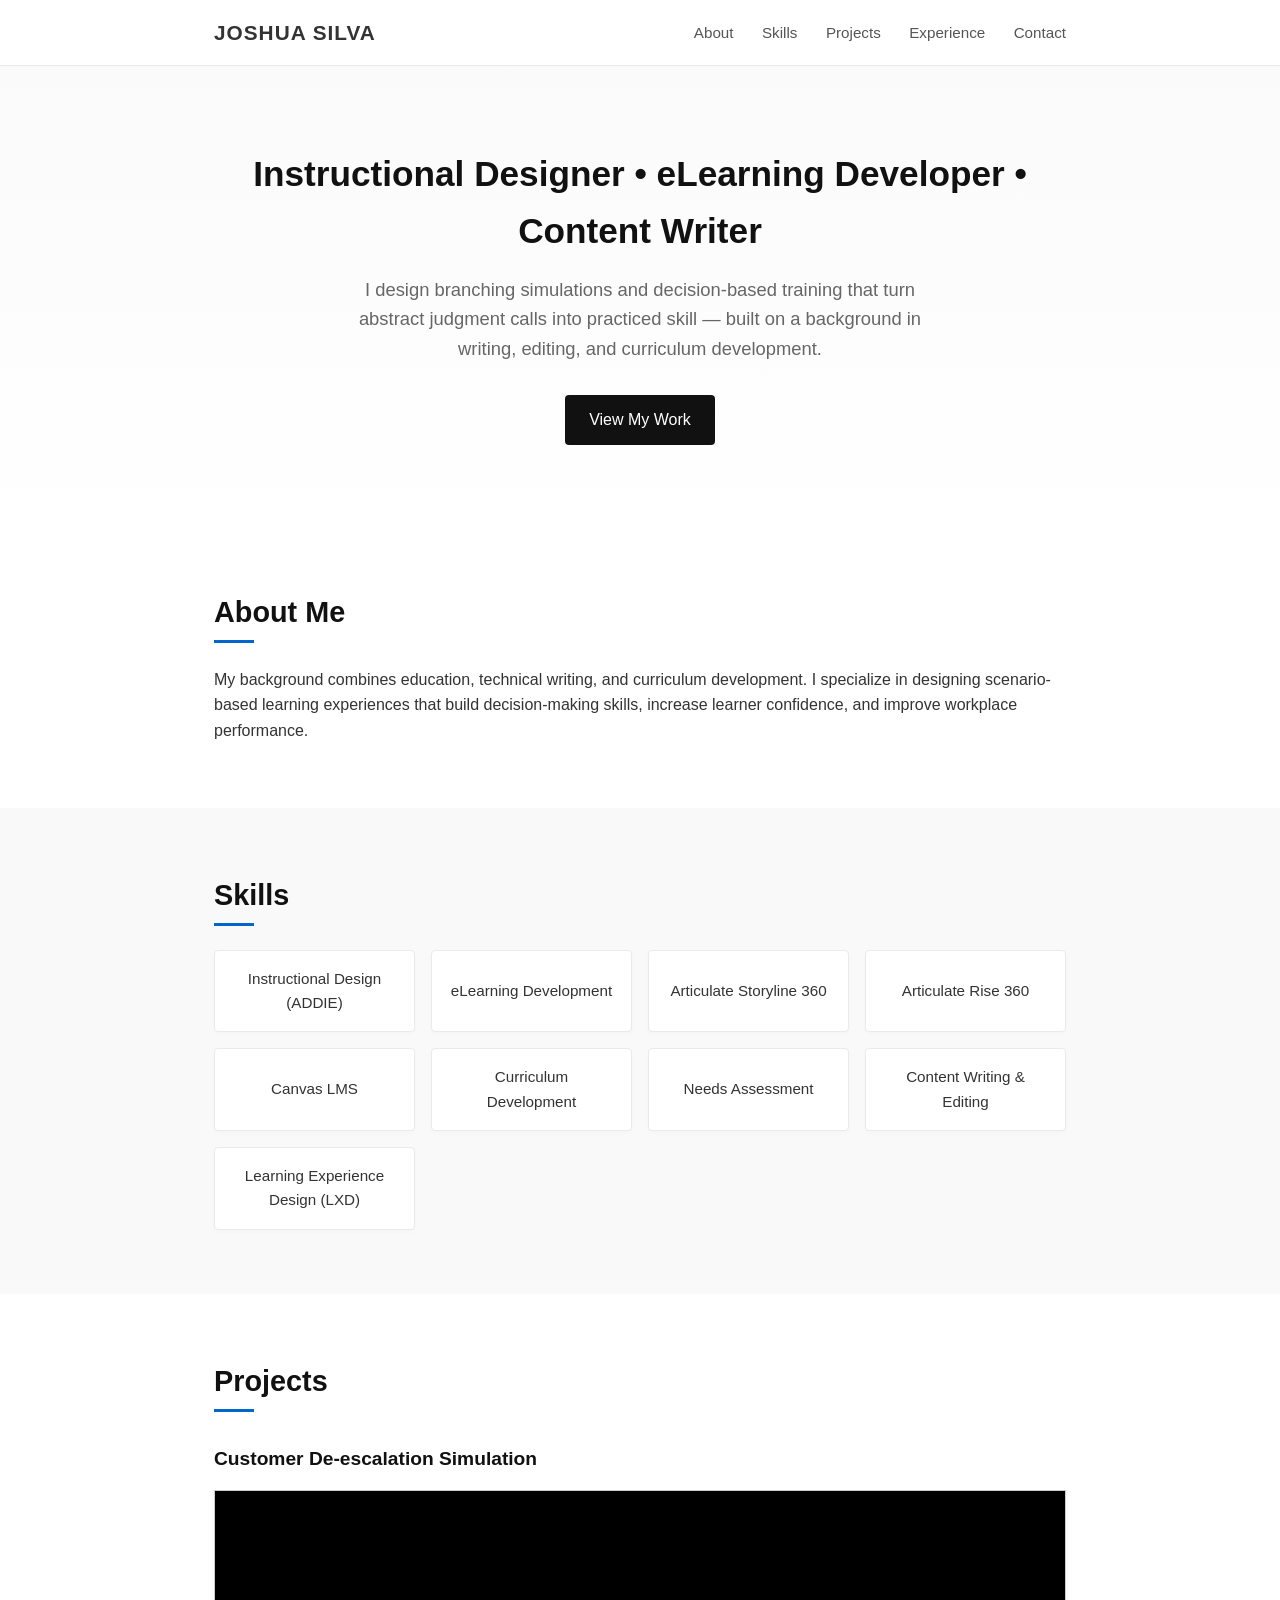
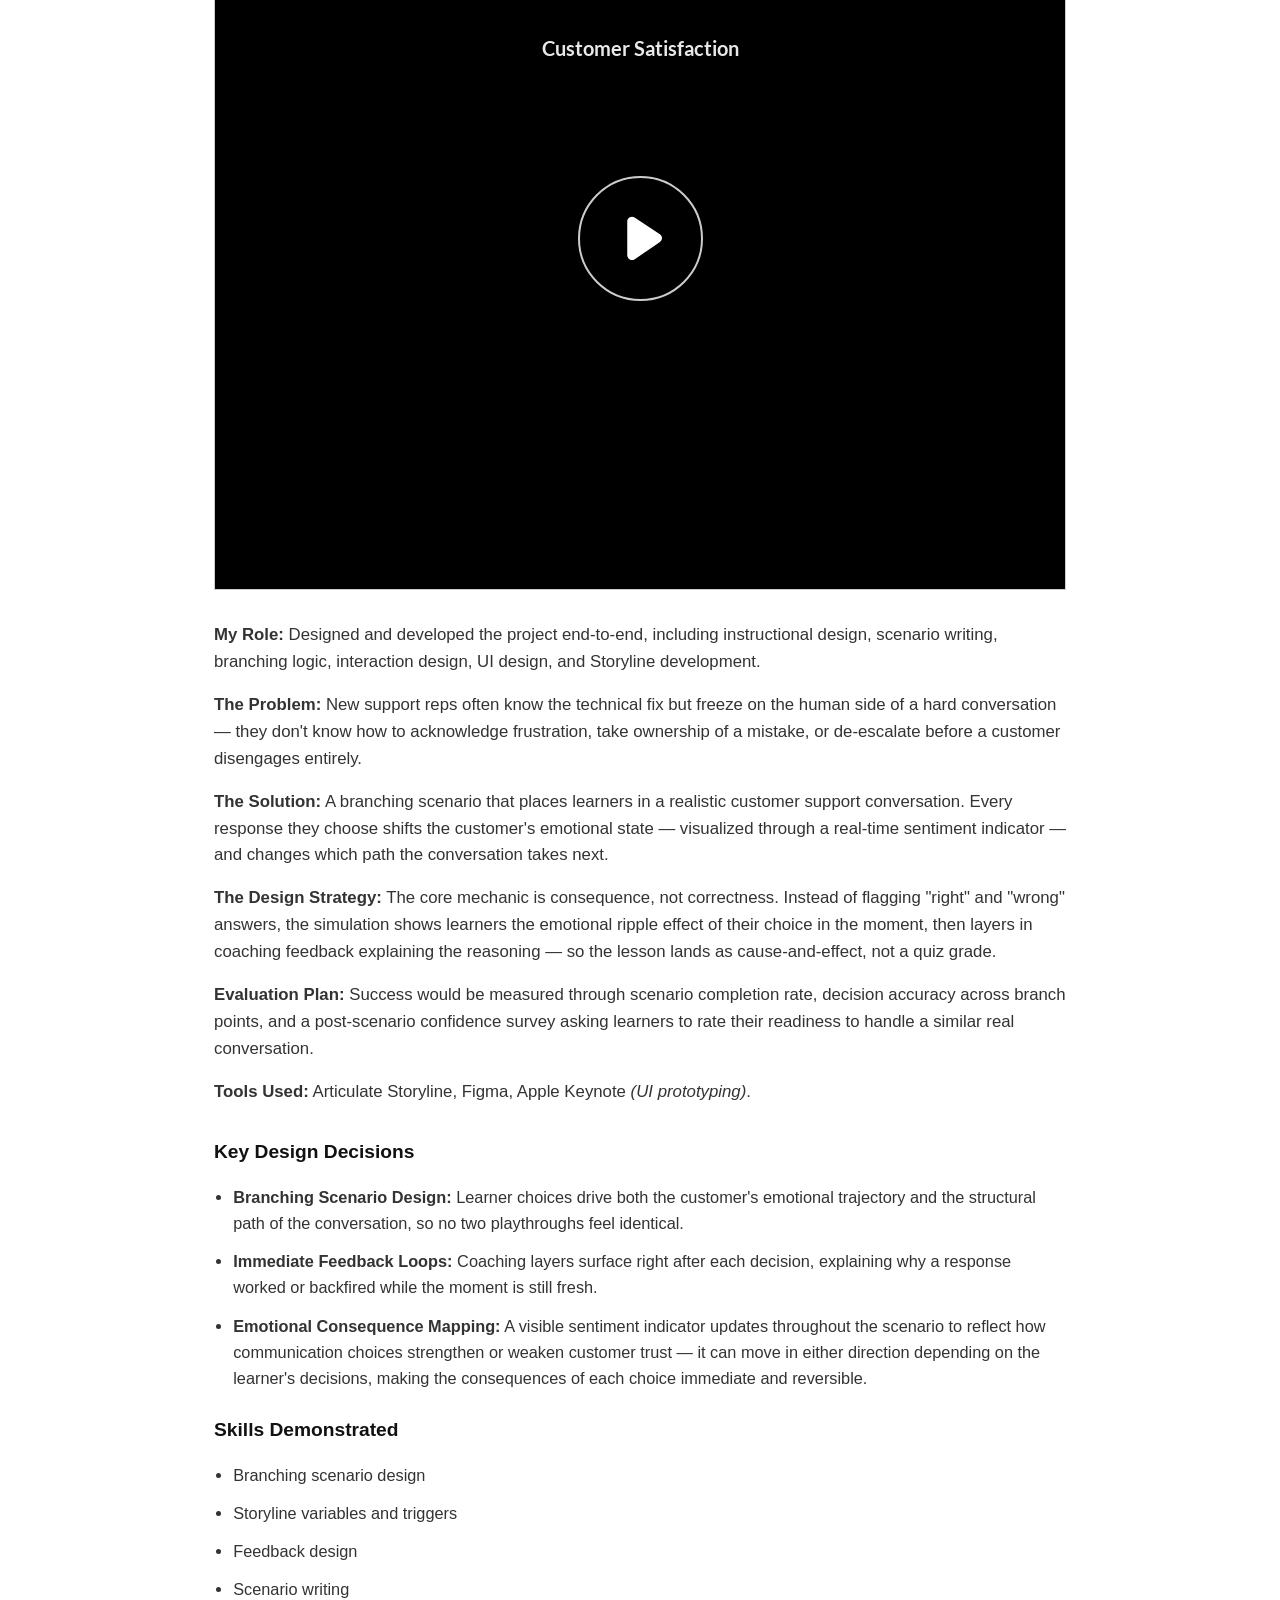
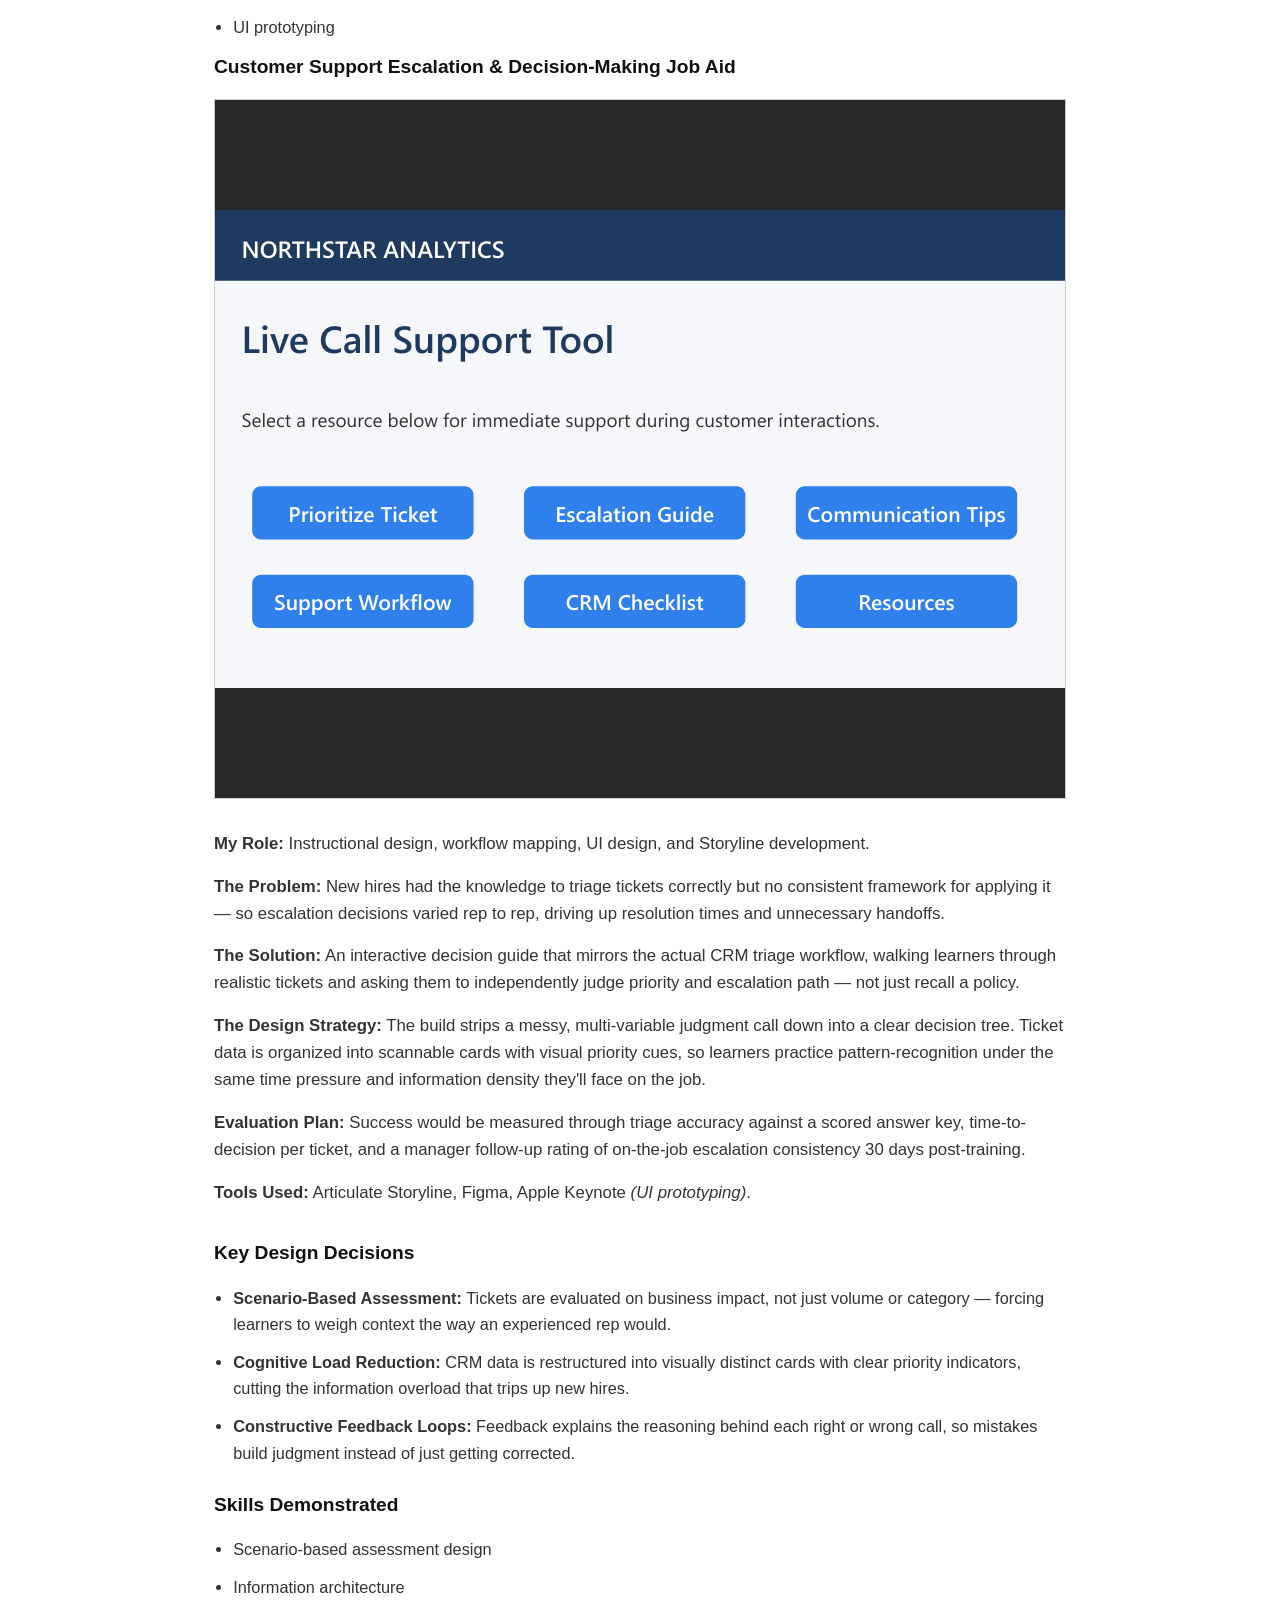
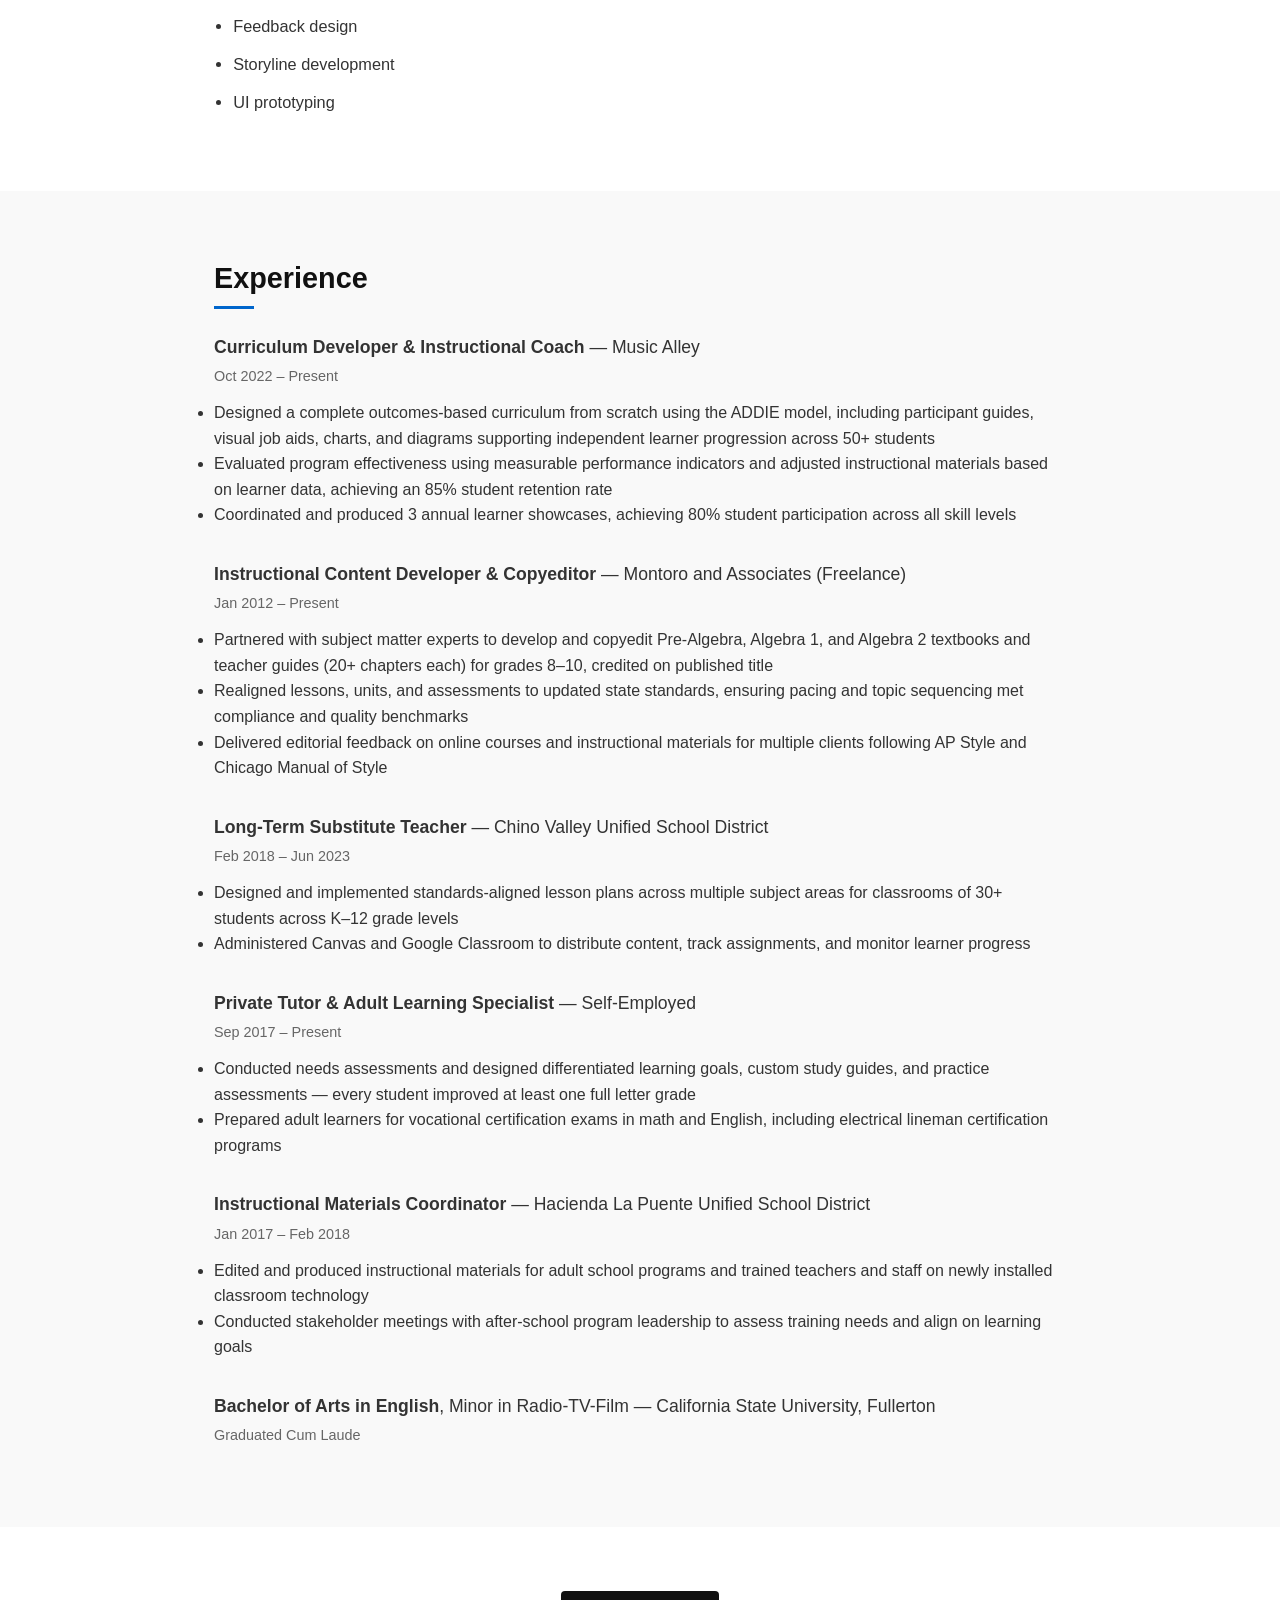
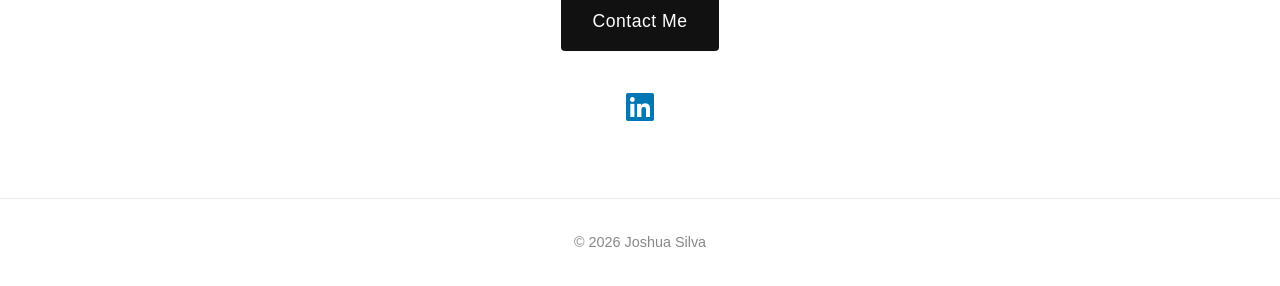
==== commit 267ba51f: "Update index.html" ====
--- a/index.html
+++ b/index.html
@@ -34,7 +34,7 @@
     <div class="container">
       <h2>About Me</h2>
       <p>
-        My background combines education, technical writing, and curriculum development. I design learning experiences that help people make better decisions, build confidence through practice, and transfer learning to real-world performance.
+        My background combines education, technical writing, and curriculum development. I specialize in designing scenario-based learning experiences that build decision-making skills, increase learner confidence, and improve workplace performance.
       </p>
     </div>
   </section>
